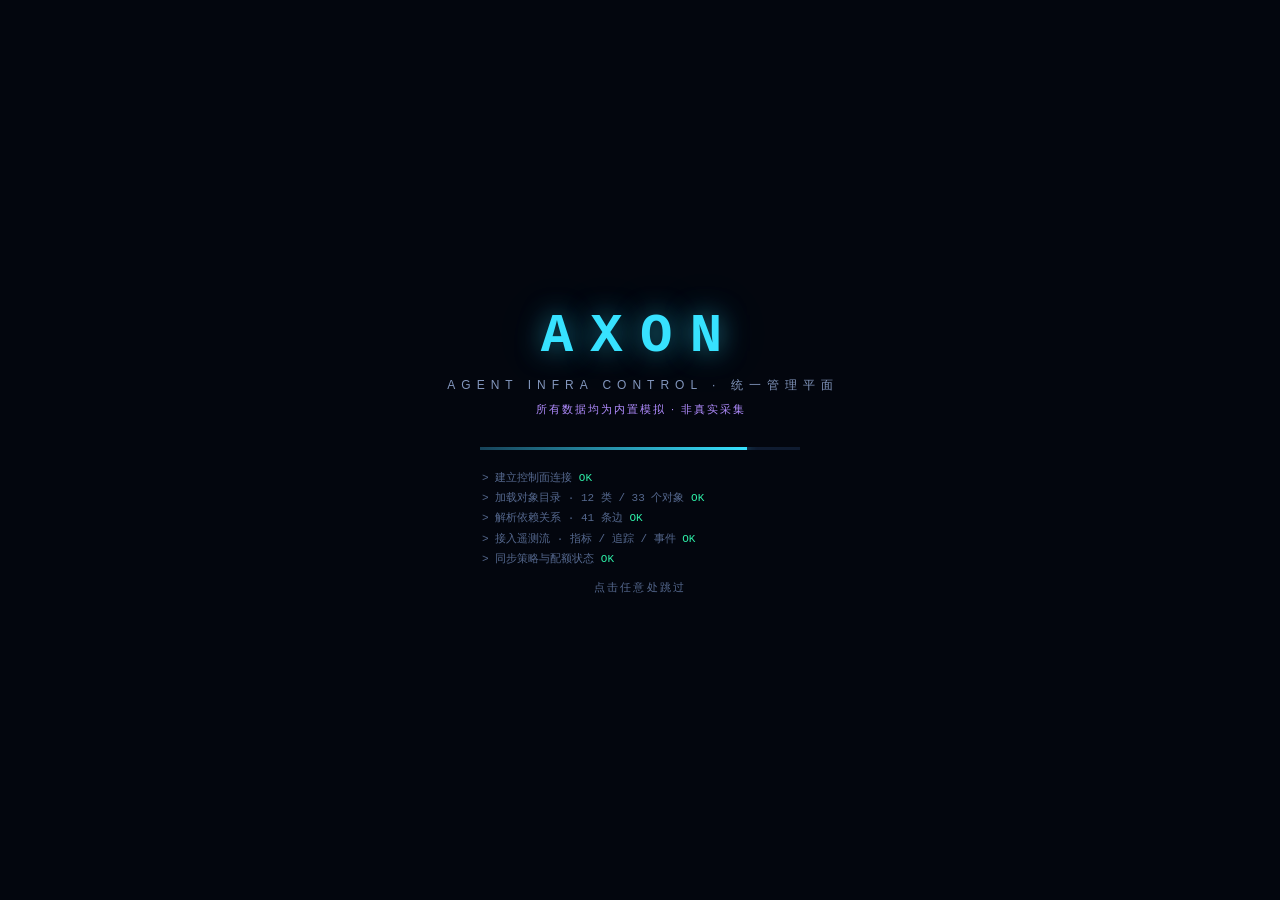
==== index.html @ 8f4b2cb7 "v0.95：参考 mission-control 落地真实控制平面（REST/SSE/CLI/MCP/Worker） - server/ 零依赖控制平面：SPEC §9.1 REST 全量 + Ope" ====
<!DOCTYPE html>
<html lang="zh-CN">
<head>
<meta charset="UTF-8">
<meta name="viewport" content="width=device-width, initial-scale=1.0">
<title>AXON · Agent Infra 控制中心</title>
<link rel="icon" href="data:image/svg+xml,%3Csvg xmlns='http://www.w3.org/2000/svg' viewBox='0 0 32 32'%3E%3Crect width='32' height='32' rx='6' fill='%23061026'/%3E%3Cpath d='M16 5l9 5.5v11L16 27l-9-5.5v-11z' fill='none' stroke='%2337e2ff' stroke-width='2'/%3E%3Cpath d='M11 16h10M16 11v10' stroke='%2337e2ff' stroke-width='2'/%3E%3C/svg%3E">
<link rel="stylesheet" href="assets/style.css">
</head>
<body>

<!-- ── 启动序列 ─────────────────────────────────────────── -->
<div id="boot" aria-hidden="true">
  <div class="boot-core">
    <div class="boot-mark">AXON</div>
    <div class="boot-sub">AGENT INFRA CONTROL · 统一管理平面</div>
    <div class="boot-note">所有数据均为内置模拟 · 非真实采集</div>
    <div class="boot-bar"><i id="boot-fill"></i></div>
    <div class="boot-log" id="boot-log"></div>
    <div class="boot-skip">点击任意处跳过</div>
  </div>
</div>

<!-- ── 应用外壳 ─────────────────────────────────────────── -->
<div id="app" aria-hidden="true">

  <header id="topbar">
    <div class="brand">
      <span class="brand-glyph"></span>
      <span class="brand-name">AXON</span>
      <span class="brand-divider"></span>
      <span class="brand-sub">Agent Infra 控制中心</span>
    </div>
    <div class="top-right">
      <span class="env-pill">生产集群 · 华东-1</span>
      <button class="alert-pill" id="alert-pill" title="活动告警">
        <i class="led led-warn"></i><span id="alert-count">3</span> 告警
      </button>
      <span class="clock" id="clock">----.--.-- --:--:--</span>
      <span class="demo-pill">DEMO · 全量模拟数据（非真实采集）</span>
    </div>
  </header>

  <div id="shell">
    <nav id="rail" aria-label="主导航">
      <button class="rail-btn active" data-view="servers"><i class="ri"></i><span>服务器</span></button>
      <button class="rail-btn" data-view="overview"><i class="ri"></i><span>总览</span></button>
      <button class="rail-btn" data-view="topo"><i class="ri"></i><span>拓扑依赖</span></button>
      <button class="rail-btn" data-view="assets"><i class="ri"></i><span>资产目录</span></button>
      <button class="rail-btn" data-view="tasks"><i class="ri"></i><span>任务中心</span></button>
      <button class="rail-btn" data-view="maint"><i class="ri"></i><span>维护编排</span></button>
      <button class="rail-btn" data-view="gov"><i class="ri"></i><span>治理配额</span></button>
      <button class="rail-btn" data-view="live"><i class="ri"></i><span>接入面 · Live</span></button>
      <div class="rail-foot">
        <div class="rail-version">v0.95.0-MVP</div>
      </div>
    </nav>

    <main id="stage">

      <!-- ═══ 服务器管理（首屏）═══ -->
      <section class="view active" id="view-servers">
        <div class="view-head row">
          <div>
            <h1>服务器管理</h1>
            <p class="view-sub">以服务器为主视角：硬件资产 · 健康监控 · 以及每台服务器承载的 Agent 工作负载</p>
          </div>
          <div class="srv-toolbar">
            <div class="subtabs" id="servers-tabs">
              <button class="subtab active" data-tab="list">设备清单</button>
              <button class="subtab" data-tab="floor">平面布局</button>
              <button class="subtab" data-tab="3d">3D 机房</button>
              <button class="subtab" data-tab="rack">机柜部署</button>
              <button class="subtab" data-tab="net">网络拓扑</button>
            </div>
            <span class="badge info" id="srv-count"></span>
            <span class="badge dim">BMC 带外管理 · 已连接</span>
          </div>
        </div>

        <div id="servers-list-wrap">
          <div class="panel table-panel">
            <table class="tbl" id="srv-table">
              <thead>
                <tr>
                  <th>节点</th><th>角色</th><th>健康</th>
                  <th class="w-meter">CPU</th><th class="w-meter">内存</th><th class="w-meter">GPU</th>
                  <th>功耗 / 温度</th><th>承载 Agent 工作负载</th><th>操作</th>
                </tr>
              </thead>
              <tbody id="srv-tbody"></tbody>
            </table>
          </div>
        </div>

        <div id="servers-floor-wrap" hidden></div>

        <div id="servers-3d-wrap" hidden>
          <div class="panel">
            <div class="panel-head">
              <h2>数据中心 3D 视图 · A2 机房</h2>
              <span id="dc3d-hint" class="panel-note">拖拽旋转 · 滚轮缩放 · 点击机柜查看详情</span>
            </div>
            <div class="dc3d-wrap">
              <canvas id="dc3d-canvas"></canvas>
              <div class="dc3d-hud" id="dc3d-hud"></div>
              <div class="net-legend" id="dc3d-legend"></div>
            </div>
          </div>
        </div>

        <div id="servers-rack-wrap" hidden></div>

        <div id="servers-net-wrap" hidden>
          <div class="panel">
            <div class="panel-head">
              <h2>物理网络拓扑 · 核心 / 接入 / 带外</h2>
              <span id="net-status" class="panel-note">悬停节点查看详情 · 点击服务器打开资产抽屉</span>
            </div>
            <div class="net-canvas-wrap">
              <canvas id="net-canvas"></canvas>
              <div class="net-legend" id="net-legend"></div>
            </div>
          </div>
          <div class="panel table-panel" style="margin-top:12px">
            <div class="panel-head" style="padding:12px 14px 0;margin-bottom:0">
              <h2>链路与端口映射 · 实时利用率</h2><span class="live-dot"></span>
            </div>
            <table class="tbl">
              <thead>
                <tr><th>本端</th><th></th><th>对端</th><th>带宽</th><th>VLAN / 用途</th><th class="w-meter">利用率</th></tr>
              </thead>
              <tbody id="net-link-tbody"></tbody>
            </table>
          </div>
        </div>
      </section>

      <!-- ═══ 总览 ═══ -->
      <section class="view" id="view-overview">
        <div class="view-head">
          <h1>运行总览</h1>
          <p class="view-sub">服务器 · Agent Infra · Agent · 任务 四层对象联合状态</p>
        </div>
        <div class="alert-strip" id="alert-strip" hidden></div>
        <div class="kpi-grid" id="kpi-grid"></div>
        <div class="ov-grid">
          <div class="panel span-chart">
            <div class="panel-head"><h2>任务吞吐 · 近 24 小时</h2><div class="panel-legend" id="tp-legend"></div></div>
            <canvas id="chart-throughput"></canvas>
          </div>
          <div class="panel" id="layers-panel">
            <div class="panel-head"><h2>分层健康度</h2></div>
            <div id="layer-health"></div>
          </div>
          <div class="panel span-events">
            <div class="panel-head"><h2>实时事件流</h2><span class="live-dot" id="evt-live"></span></div>
            <div class="evt-feed" id="evt-feed"></div>
          </div>
          <div class="panel">
            <div class="panel-head"><h2>Token 消耗 · 按租户</h2><span class="panel-note">24h</span></div>
            <canvas id="chart-token"></canvas>
          </div>
          <div class="panel">
            <div class="panel-head"><h2>模型端点延迟 P95</h2><span class="panel-note">实时</span></div>
            <canvas id="chart-latency"></canvas>
          </div>
          <div class="panel span-actions">
            <div class="panel-head"><h2>快捷场景演练</h2></div>
            <div class="quick-grid" id="quick-grid"></div>
          </div>
        </div>
      </section>

      <!-- ═══ 拓扑依赖 ═══ -->
      <section class="view" id="view-topo">
        <div class="view-head row">
          <div>
            <h1>跨层拓扑依赖</h1>
            <p class="view-sub">任务 → Agent → Infra 服务 → 服务器 的承载与依赖关系</p>
          </div>
          <div class="topo-tools">
            <button class="btn ghost" id="btn-impact-mode"><i class="dot"></i>影响分析模式</button>
            <button class="btn ghost" id="btn-topo-reset">重置视图</button>
          </div>
        </div>
        <div class="topo-wrap">
          <div class="topo-canvas-wrap">
            <canvas id="topo-canvas"></canvas>
            <div class="topo-legend" id="topo-legend"></div>
            <div class="topo-impact-bar" id="topo-impact-bar" hidden></div>
          </div>
          <aside class="topo-side" id="topo-side">
            <div class="side-empty">点击图中节点查看对象详情<br><span>支持服务器 / Infra 服务 / 模型端点 / 工具 / Agent / 任务</span></div>
          </aside>
        </div>
      </section>

      <!-- ═══ 资产目录 ═══ -->
      <section class="view" id="view-assets">
        <div class="view-head row">
          <div>
            <h1>资产目录</h1>
            <p class="view-sub">统一对象注册：负责人 · 版本 · 部署位置 · 依赖 · 控制能力</p>
          </div>
          <div class="subtabs" id="assets-tabs">
            <button class="subtab active" data-tab="agents">Agent</button>
            <button class="subtab" data-tab="infra">Infra 服务</button>
            <button class="subtab" data-tab="sbx">沙箱实例</button>
            <button class="subtab" data-tab="tools">工具目录</button>
          </div>
        </div>
        <div id="assets-body"></div>
      </section>

      <!-- ═══ 任务中心 ═══ -->
      <section class="view" id="view-tasks">
        <div class="view-head row">
          <div>
            <h1>任务中心</h1>
            <p class="view-sub">任务状态 · 检查点 · 等待审批 · 恢复语义（计算状态与任务状态分离）</p>
          </div>
          <div class="task-tools">
            <input id="task-search" class="input" type="text" placeholder="搜索任务 / Agent…">
            <div class="chips" id="task-chips"></div>
          </div>
        </div>
        <div class="panel table-panel">
          <table class="tbl" id="task-table">
            <thead>
              <tr>
                <th>任务</th><th>Agent</th><th>租户</th><th>状态</th>
                <th class="w-progress">进度</th><th>检查点</th><th>Token</th><th>成本</th><th>耗时/等待</th>
              </tr>
            </thead>
            <tbody id="task-tbody"></tbody>
          </table>
        </div>
      </section>

      <!-- ═══ 维护编排 ═══ -->
      <section class="view" id="view-maint">
        <div class="view-head">
          <h1>任务感知维护编排</h1>
          <p class="view-sub">影响分析 → 前置检查 → 准入限制 → 任务排空 → 执行维护 → 验证恢复（场景 S06）</p>
        </div>
        <div class="maint-card panel">
          <div class="maint-stepper" id="maint-stepper"></div>
          <div class="maint-stage" id="maint-stage"></div>
          <div class="maint-ctrl" id="maint-ctrl"></div>
        </div>
      </section>

      <!-- ═══ 治理配额 ═══ -->
      <section class="view" id="view-gov">
        <div class="view-head">
          <h1>治理与配额</h1>
          <p class="view-sub">多维配额 · 身份与执行策略 · 模型路由 · 工具契约（FR-06 / FR-08 / FR-10）</p>
        </div>
        <div class="gov-quota-grid" id="gov-quota-grid"></div>
        <div class="gov-grid">
          <div class="panel">
            <div class="panel-head"><h2>模型路由规则</h2>
              <div style="display:flex;gap:8px;align-items:center">
                <span class="panel-note">对标 agentgateway</span>
                <button class="btn tiny ghost" id="btn-fallback-drill">Fallback 演练</button>
              </div>
            </div>
            <div id="gov-routes"></div>
          </div>
          <div class="panel">
            <div class="panel-head"><h2>操作记录</h2><span class="panel-note">opId 三段式 · SPEC §4.3</span></div>
            <div id="gov-ops"></div>
          </div>
          <div class="panel">
            <div class="panel-head"><h2>策略执行事件</h2><span class="live-dot"></span></div>
            <div class="evt-feed tall" id="gov-events"></div>
          </div>
          <div class="panel">
            <div class="panel-head"><h2>工具契约与副作用</h2></div>
            <div id="gov-tools"></div>
          </div>
        </div>
      </section>

      <!-- ═══ 接入面 · Live（真实控制平面 · 对标 mission-control 的多接口交付）═══ -->
      <section class="view" id="view-live">
        <div class="view-head row">
          <div>
            <h1>接入面 · Live 控制平面</h1>
            <p class="view-sub">REST + SSE + CLI + MCP + Worker 五接口同源 —— 与前七个视图的模拟世界共用一套 SPEC 语义（真实数据，需运行服务端）</p>
          </div>
          <div class="live-conn" id="live-conn"></div>
        </div>
        <div class="alert-strip" id="live-hint" hidden></div>
        <div class="live-grid">
          <div class="panel" id="live-agents-panel">
            <div class="panel-head"><h2>Agent 实况</h2><span class="panel-note">注册 · 心跳 · 能力声明（§4）</span></div>
            <table class="tbl"><thead><tr><th>Agent</th><th>状态</th><th>能力声明</th><th>心跳</th></tr></thead>
              <tbody id="live-agents"></tbody></table>
          </div>
          <div class="panel">
            <div class="panel-head"><h2>发起任务</h2><span class="panel-note">由平台/负责人创建，Agent 认领执行</span></div>
            <div class="live-create" id="live-create"></div>
          </div>
          <div class="panel span-live-tasks">
            <div class="panel-head"><h2>任务实况 · 状态机可操作</h2><span class="live-dot" id="live-task-dot" hidden></span></div>
            <table class="tbl"><thead><tr>
              <th>任务</th><th>Agent</th><th>状态</th><th class="w-progress">进度</th><th>操作（受 caps 与状态机双重门控）</th>
            </tr></thead><tbody id="live-tasks"></tbody></table>
          </div>
          <div class="panel">
            <div class="panel-head"><h2>操作记录 · opId 三段式</h2><span class="panel-note">SPEC §4.3</span></div>
            <div class="evt-feed tall" id="live-ops"></div>
          </div>
          <div class="panel">
            <div class="panel-head"><h2>实时事件流 · SSE</h2><span class="live-dot" id="live-evt-dot" hidden></span></div>
            <div class="evt-feed tall" id="live-events"></div>
          </div>
        </div>
      </section>

    </main>
  </div>

  <footer id="statusbar">
    <span><i class="led" style="background:var(--violet);box-shadow:0 0 8px var(--violet)"></i>数据源：内置模拟引擎 · 非真实采集</span>
    <span id="sb-objects">对象 -- · 关系 --</span>
    <span id="sb-refresh">模拟节拍 2.0s</span>
    <span class="sb-right">AXON Control Plane · P0 最小管理闭环验证</span>
  </footer>
</div>

<!-- ── 抽屉 / 提示 / 模态 ─────────────────────────────────── -->
<div id="drawer-mask" hidden></div>
<aside id="drawer" aria-hidden="true">
  <div class="drawer-head">
    <h3 id="drawer-title">详情</h3>
    <button class="drawer-close" id="drawer-close">✕</button>
  </div>
  <div class="drawer-body" id="drawer-body"></div>
</aside>

<div id="toasts"></div>
<div id="modal-wrap" hidden>
  <div class="modal" id="modal"></div>
</div>

<script src="assets/data.js"></script>
<script src="assets/core.js"></script>
<script src="assets/graph.js"></script>
<script src="assets/views.js"></script>
<script src="assets/net.js"></script>
<script src="assets/dc3d.js"></script>
<script src="assets/flow.js"></script>
<script src="assets/live.js"></script>
</body>
</html>
---- assets/style.css ----
/* ═══════════════════════════════════════════════════════════
   AXON · Agent Infra 控制中心 — 视觉系统
   深空靛蓝控制台 / 四层语义色 / 发光只给活数据
   ═══════════════════════════════════════════════════════════ */

:root {
  --bg0: #03060e;
  --bg1: #060c1a;
  --bg2: #0a1226;
  --panel: rgba(12, 22, 44, 0.58);
  --panel-solid: #0b1630;
  --line: rgba(96, 190, 255, 0.13);
  --line-strong: rgba(96, 210, 255, 0.32);
  --text: #d8e7ff;
  --text-dim: #8296bd;
  --text-faint: #55688e;

  --cyan: #37e2ff;
  --cyan-dim: rgba(55, 226, 255, 0.55);
  --ok: #2ef0a8;
  --warn: #ffb340;
  --crit: #ff4d6d;
  --violet: #b18cff;
  --green: #3ddba4;
  --steel: #6f9bff;
  --orange: #ff9350;

  --l-server: #6f9bff;
  --l-infra: #37e2ff;
  --l-agent: #b18cff;
  --l-task: #3ddba4;
  --l-catalog: #ff9350;

  --mono: "Cascadia Code", "JetBrains Mono", Consolas, "Courier New", monospace;
  --sans: "Segoe UI", "Microsoft YaHei", "PingFang SC", sans-serif;

  --rail-w: 84px;
  --topbar-h: 52px;
  --status-h: 30px;
}

* { margin: 0; padding: 0; box-sizing: border-box; }

[hidden] { display: none !important; }

html, body { height: 100%; }

body {
  background: var(--bg0);
  color: var(--text);
  font-family: var(--sans);
  font-size: 13px;
  overflow: hidden;
  -webkit-font-smoothing: antialiased;
}

/* 背景氛围：网格 + 顶部辉光 + 扫描线 */
body::before {
  content: "";
  position: fixed; inset: 0; z-index: 0; pointer-events: none;
  background:
    radial-gradient(1100px 500px at 70% -10%, rgba(38, 90, 200, 0.16), transparent 65%),
    radial-gradient(700px 420px at 12% 108%, rgba(20, 70, 130, 0.13), transparent 60%),
    linear-gradient(rgba(78, 150, 255, 0.028) 1px, transparent 1px),
    linear-gradient(90deg, rgba(78, 150, 255, 0.028) 1px, transparent 1px);
  background-size: auto, auto, 46px 46px, 46px 46px;
}
body::after {
  content: "";
  position: fixed; inset: 0; z-index: 200; pointer-events: none;
  background: repeating-linear-gradient(0deg, rgba(255,255,255,0.014) 0 1px, transparent 1px 4px);
  mix-blend-mode: overlay;
}

::-webkit-scrollbar { width: 8px; height: 8px; }
::-webkit-scrollbar-thumb { background: rgba(90, 150, 230, 0.25); border-radius: 4px; }
::-webkit-scrollbar-track { background: transparent; }

/* ══ 启动序列 ═══════════════════════════════════════════ */
#boot {
  position: fixed; inset: 0; z-index: 1000;
  background: var(--bg0);
  display: flex; align-items: center; justify-content: center;
  cursor: pointer;
  transition: opacity .5s ease;
}
#boot.done { opacity: 0; pointer-events: none; }
.boot-core { width: 460px; text-align: center; }
.boot-mark {
  font-family: var(--mono);
  font-size: 54px; font-weight: 700; letter-spacing: .32em;
  color: var(--cyan);
  text-shadow: 0 0 26px rgba(55, 226, 255, .5), 0 0 60px rgba(55, 226, 255, .2);
  animation: bootGlitch 2.1s steps(1) infinite;
}
@keyframes bootGlitch {
  0%, 91%, 94%, 100% { transform: none; opacity: 1; }
  92% { transform: translateX(2px) skewX(-2deg); opacity: .8; }
  93% { transform: translateX(-3px); opacity: .95; }
}
.boot-sub {
  margin-top: 10px; font-size: 12px; letter-spacing: .5em;
  color: var(--text-dim); text-indent: .5em;
}
.boot-note {
  margin-top: 8px; font-size: 11px; letter-spacing: .18em;
  color: var(--violet); text-indent: .18em;
}
.boot-bar {
  margin: 30px auto 0; width: 320px; height: 3px;
  background: rgba(80, 150, 240, .15);
  position: relative; overflow: hidden;
}
.boot-bar i {
  display: block; height: 100%; width: 0%;
  background: linear-gradient(90deg, rgba(55,226,255,.2), var(--cyan));
  box-shadow: 0 0 12px var(--cyan);
  transition: width .3s ease;
}
.boot-log {
  margin-top: 18px; height: 88px; font-family: var(--mono);
  font-size: 11px; color: var(--text-faint); line-height: 1.85;
  text-align: left; padding-left: 72px;
}
.boot-log .ok { color: var(--ok); }
.boot-skip { margin-top: 24px; font-size: 11px; color: var(--text-faint); letter-spacing: .2em; }

/* ══ 应用布局 ════════════════════════════════════════════ */
#app {
  position: relative; z-index: 1;
  height: 100vh;
  display: grid;
  grid-template-rows: var(--topbar-h) 1fr var(--status-h);
  opacity: 0; transition: opacity .6s ease;
}
#app.ready { opacity: 1; }

/* ── 顶栏 ── */
#topbar {
  display: flex; align-items: center; justify-content: space-between;
  padding: 0 18px;
  background: linear-gradient(180deg, rgba(10, 20, 42, .92), rgba(8, 15, 32, .82));
  border-bottom: 1px solid var(--line-strong);
  backdrop-filter: blur(6px);
}
.brand { display: flex; align-items: center; gap: 10px; }
.brand-glyph {
  width: 22px; height: 22px; position: relative;
  background:
    linear-gradient(135deg, transparent 42%, var(--cyan) 42% 58%, transparent 58%),
    linear-gradient(45deg, transparent 42%, var(--cyan) 42% 58%, transparent 58%);
  box-shadow: 0 0 14px rgba(55, 226, 255, .35);
  animation: glyphSpin 9s linear infinite;
}
@keyframes glyphSpin { to { transform: rotate(360deg); } }
.brand-name {
  font-family: var(--mono); font-size: 19px; font-weight: 700;
  letter-spacing: .3em; color: #eaf6ff;
  text-shadow: 0 0 18px rgba(55, 226, 255, .35);
}
.brand-divider { width: 1px; height: 18px; background: var(--line-strong); }
.brand-sub { font-size: 12px; color: var(--text-dim); letter-spacing: .12em; }

.top-right { display: flex; align-items: center; gap: 14px; }
.env-pill {
  font-size: 11px; color: var(--text-dim);
  border: 1px solid var(--line); border-radius: 3px;
  padding: 3px 10px; letter-spacing: .08em;
}
.alert-pill {
  display: flex; align-items: center; gap: 7px;
  font-family: var(--mono); font-size: 12px;
  color: var(--warn); background: rgba(255, 179, 64, .07);
  border: 1px solid rgba(255, 179, 64, .35); border-radius: 3px;
  padding: 3px 10px; cursor: pointer;
}
.alert-pill:hover { background: rgba(255, 179, 64, .14); }
.clock { font-family: var(--mono); font-size: 12.5px; color: var(--cyan); letter-spacing: .06em; }
.demo-pill {
  font-size: 10.5px; color: var(--violet);
  border: 1px dashed rgba(177, 140, 255, .45); border-radius: 3px;
  padding: 3px 8px; letter-spacing: .1em;
}

/* ── 侧栏 ── */
#shell { display: grid; grid-template-columns: var(--rail-w) 1fr; min-height: 0; }
#rail {
  display: flex; flex-direction: column; align-items: stretch;
  padding: 14px 0 10px; gap: 4px;
  background: rgba(7, 13, 28, .72);
  border-right: 1px solid var(--line);
}
.rail-btn {
  position: relative;
  background: none; border: none; cursor: pointer;
  color: var(--text-dim);
  padding: 13px 4px 11px;
  display: flex; flex-direction: column; align-items: center; gap: 7px;
  font-family: var(--sans); font-size: 11px; letter-spacing: .06em;
  transition: color .18s, background .18s;
}
.rail-btn .ri {
  width: 21px; height: 21px;
  background: currentColor;
  opacity: .8;
  -webkit-mask: var(--icon) center / contain no-repeat;
          mask: var(--icon) center / contain no-repeat;
}
.rail-btn:nth-child(1) .ri { --icon: var(--i-server); }
.rail-btn:nth-child(2) .ri { --icon: var(--i-grid); }
.rail-btn:nth-child(3) .ri { --icon: var(--i-topo); }
.rail-btn:nth-child(4) .ri { --icon: var(--i-catalog); }
.rail-btn:nth-child(5) .ri { --icon: var(--i-task); }
.rail-btn:nth-child(6) .ri { --icon: var(--i-maint); }
.rail-btn:nth-child(7) .ri { --icon: var(--i-gov); }
.rail-btn:hover { color: var(--text); }
.rail-btn.active { color: var(--cyan); background: linear-gradient(90deg, rgba(55, 226, 255, .12), transparent 80%); }
.rail-btn.active::before {
  content: ""; position: absolute; left: 0; top: 20%; bottom: 20%;
  width: 2px; background: var(--cyan); box-shadow: 0 0 8px var(--cyan);
}
.rail-foot { margin-top: auto; text-align: center; }
.rail-version { font-family: var(--mono); font-size: 9.5px; color: var(--text-faint); }

/* 侧栏图标（内联 SVG mask） */
:root {
  --i-server: url('data:image/svg+xml;utf8,<svg xmlns="http://www.w3.org/2000/svg" viewBox="0 0 24 24" fill="none" stroke="black" stroke-width="2"><rect x="4" y="3" width="16" height="7" rx="1"/><rect x="4" y="14" width="16" height="7" rx="1"/><path d="M8 6.5h.01M8 17.5h.01M13 6.5h4M13 17.5h4"/></svg>');
  --i-grid: url('data:image/svg+xml;utf8,<svg xmlns="http://www.w3.org/2000/svg" viewBox="0 0 24 24" fill="none" stroke="black" stroke-width="2"><rect x="3" y="3" width="7" height="7"/><rect x="14" y="3" width="7" height="7"/><rect x="3" y="14" width="7" height="7"/><rect x="14" y="14" width="7" height="7"/></svg>');
  --i-topo: url('data:image/svg+xml;utf8,<svg xmlns="http://www.w3.org/2000/svg" viewBox="0 0 24 24" fill="black"><circle cx="5" cy="12" r="3"/><circle cx="19" cy="5" r="3"/><circle cx="19" cy="19" r="3"/><path d="M8 11l8-5-1.5 5L16 16l-8-5z"/></svg>');
  --i-catalog: url('data:image/svg+xml;utf8,<svg xmlns="http://www.w3.org/2000/svg" viewBox="0 0 24 24" fill="none" stroke="black" stroke-width="2"><path d="M4 6h16M4 12h16M4 18h10"/></svg>');
  --i-task: url('data:image/svg+xml;utf8,<svg xmlns="http://www.w3.org/2000/svg" viewBox="0 0 24 24" fill="none" stroke="black" stroke-width="2"><path d="M5 12l4 4L19 6"/></svg>');
  --i-maint: url('data:image/svg+xml;utf8,<svg xmlns="http://www.w3.org/2000/svg" viewBox="0 0 24 24" fill="none" stroke="black" stroke-width="2"><path d="M14.7 6.3a4.5 4.5 0 0 0-6 6L3 18l3 3 5.7-5.7a4.5 4.5 0 0 0 6-6L15 12l-3-3z"/></svg>');
  --i-gov: url('data:image/svg+xml;utf8,<svg xmlns="http://www.w3.org/2000/svg" viewBox="0 0 24 24" fill="none" stroke="black" stroke-width="2"><path d="M12 3l8 4v5c0 5-3.5 8-8 9-4.5-1-8-4-8-9V7z"/></svg>');
}

/* ── 主舞台 ── */
#stage { position: relative; overflow: hidden; }
.view {
  position: absolute; inset: 0;
  padding: 20px 22px;
  overflow-y: auto;
  display: none;
  animation: viewIn .3s ease;
}
.view.active { display: block; }
@keyframes viewIn { from { opacity: 0; transform: translateY(6px); } }

.view-head { margin-bottom: 16px; }
.view-head.row { display: flex; align-items: flex-end; justify-content: space-between; gap: 16px; flex-wrap: wrap; }
.view-head h1 {
  font-size: 19px; font-weight: 600; letter-spacing: .04em; color: #ecf5ff;
}
.view-head h1::before {
  content: "◢ "; color: var(--cyan); font-size: 14px; vertical-align: 2px;
  text-shadow: 0 0 10px var(--cyan);
}
.view-sub { margin-top: 4px; font-size: 12px; color: var(--text-dim); letter-spacing: .03em; }

/* ── 状态栏 ── */
#statusbar {
  display: flex; align-items: center; gap: 22px;
  padding: 0 16px;
  font-family: var(--mono); font-size: 10.5px; color: var(--text-faint);
  background: rgba(6, 11, 24, .9);
  border-top: 1px solid var(--line);
  letter-spacing: .05em;
}
.sb-right { margin-left: auto; color: var(--text-faint); }

/* ══ 通用元件 ════════════════════════════════════════════ */

/* LED */
.led {
  display: inline-block; width: 7px; height: 7px; border-radius: 50%;
  vertical-align: middle; margin-right: 4px;
}
.led-ok { background: var(--ok); box-shadow: 0 0 8px var(--ok); }
.led-warn { background: var(--warn); box-shadow: 0 0 8px var(--warn); animation: ledBlink 1.6s infinite; }
.led-crit { background: var(--crit); box-shadow: 0 0 8px var(--crit); animation: ledBlink 1s infinite; }
.led-idle { background: var(--text-faint); }
@keyframes ledBlink { 50% { opacity: .35; } }

/* 面板 + HUD 角标 */
.panel {
  position: relative;
  background: var(--panel);
  border: 1px solid var(--line);
  border-radius: 6px;
  padding: 14px 16px;
  backdrop-filter: blur(4px);
}
.panel::before, .panel::after {
  content: ""; position: absolute; width: 14px; height: 14px; pointer-events: none;
  border-color: var(--line-strong); border-style: solid;
}
.panel::before { top: -1px; left: -1px; border-width: 1.5px 0 0 1.5px; }
.panel::after { bottom: -1px; right: -1px; border-width: 0 1.5px 1.5px 0; }

.panel-head {
  display: flex; align-items: center; justify-content: space-between;
  margin-bottom: 12px;
}
.panel-head h2 {
  font-size: 12.5px; font-weight: 600; color: var(--text);
  letter-spacing: .1em;
}
.panel-head h2::before { content: "/// "; color: var(--cyan-dim); font-family: var(--mono); font-size: 10px; }
.panel-note { font-size: 11px; color: var(--text-faint); }
.panel-legend { display: flex; gap: 12px; font-size: 11px; color: var(--text-dim); }
.panel-legend i { display: inline-block; width: 8px; height: 8px; border-radius: 2px; margin-right: 5px; vertical-align: -1px; }

/* 按钮 */
.btn {
  font-family: var(--sans); font-size: 12px; letter-spacing: .05em;
  padding: 6px 14px; cursor: pointer; border-radius: 3px;
  color: var(--cyan); background: rgba(55, 226, 255, .08);
  border: 1px solid rgba(55, 226, 255, .4);
  transition: all .16s;
}
.btn:hover { background: rgba(55, 226, 255, .18); box-shadow: 0 0 14px rgba(55, 226, 255, .25); }
.btn:disabled { opacity: .35; cursor: not-allowed; box-shadow: none; }
.btn.ghost { color: var(--text-dim); background: transparent; border-color: var(--line-strong); }
.btn.ghost:hover { color: var(--cyan); }
.btn.danger { color: var(--crit); background: rgba(255, 77, 109, .08); border-color: rgba(255, 77, 109, .45); }
.btn.danger:hover { background: rgba(255, 77, 109, .18); box-shadow: 0 0 14px rgba(255, 77, 109, .3); }
.btn.ok { color: var(--ok); background: rgba(46, 240, 168, .08); border-color: rgba(46, 240, 168, .45); }
.btn.tiny { padding: 3px 9px; font-size: 11px; }
.btn .dot { display: inline-block; width: 6px; height: 6px; border-radius: 50%; background: currentColor; margin-right: 6px; vertical-align: 1px; }

.input {
  background: rgba(8, 16, 34, .8); border: 1px solid var(--line-strong);
  color: var(--text); font-family: var(--sans); font-size: 12px;
  padding: 6px 12px; border-radius: 3px; outline: none; width: 200px;
}
.input:focus { border-color: var(--cyan); box-shadow: 0 0 10px rgba(55, 226, 255, .2); }

/* 徽章 */
.badge {
  display: inline-flex; align-items: center; gap: 4px;
  font-family: var(--mono); font-size: 10.5px;
  padding: 2px 7px; border-radius: 2px; letter-spacing: .04em;
  border: 1px solid; line-height: 1.5;
}
.badge.ok     { color: var(--ok);     border-color: rgba(46,240,168,.4);  background: rgba(46,240,168,.07); }
.badge.warn   { color: var(--warn);   border-color: rgba(255,179,64,.4);  background: rgba(255,179,64,.07); }
.badge.crit   { color: var(--crit);   border-color: rgba(255,77,109,.4);  background: rgba(255,77,109,.07); }
.badge.info   { color: var(--cyan);   border-color: rgba(55,226,255,.4);  background: rgba(55,226,255,.07); }
.badge.violet { color: var(--violet); border-color: rgba(177,140,255,.4); background: rgba(177,140,255,.07); }
.badge.dim    { color: var(--text-faint); border-color: var(--line); background: transparent; }

/* 表格 */
.table-panel { padding: 4px 0 0; overflow: hidden; }
.tbl { width: 100%; border-collapse: collapse; }
.tbl th {
  font-size: 11px; font-weight: 600; color: var(--text-dim);
  text-align: left; letter-spacing: .08em;
  padding: 10px 14px 8px;
  border-bottom: 1px solid var(--line-strong);
}
.tbl td {
  padding: 10px 14px; font-size: 12.5px;
  border-bottom: 1px solid rgba(96, 190, 255, .07);
  color: var(--text); vertical-align: middle;
}
.tbl tbody tr { cursor: pointer; transition: background .15s; }
.tbl tbody tr:hover { background: rgba(55, 226, 255, .05); }
.tbl .mono { font-family: var(--mono); font-size: 12px; }
.tbl .dim { color: var(--text-dim); }
.w-progress { width: 170px; }

/* 进度条 */
.prog { position: relative; height: 5px; background: rgba(80, 140, 220, .14); border-radius: 3px; overflow: hidden; }
.prog > i {
  display: block; height: 100%; border-radius: 3px;
  background: linear-gradient(90deg, rgba(46,240,168,.5), var(--ok));
  box-shadow: 0 0 8px rgba(46, 240, 168, .4);
  transition: width .8s ease;
}
.prog.warn > i { background: linear-gradient(90deg, rgba(255,179,64,.5), var(--warn)); box-shadow: 0 0 8px rgba(255,179,64,.4); }
.prog.striped > i {
  background-image: repeating-linear-gradient(45deg, rgba(255,255,255,.22) 0 6px, transparent 6px 12px);
  animation: progFlow 1.2s linear infinite;
}
@keyframes progFlow { to { background-position: 24px 0; } }

/* 筛选 chips */
.chips { display: flex; gap: 6px; flex-wrap: wrap; }
.chip {
  font-size: 11.5px; color: var(--text-dim);
  border: 1px solid var(--line); border-radius: 20px;
  padding: 4px 12px; cursor: pointer; background: transparent;
  transition: all .15s; font-family: var(--sans);
}
.chip:hover { color: var(--text); border-color: var(--line-strong); }
.chip.active { color: var(--cyan); border-color: rgba(55,226,255,.5); background: rgba(55,226,255,.08); }
.chip .n { font-family: var(--mono); margin-left: 4px; color: var(--text-faint); }
.chip.active .n { color: var(--cyan); }

/* 事件流 */
.evt-feed { display: flex; flex-direction: column; gap: 2px; max-height: 220px; overflow-y: auto; }
.evt-feed.tall { max-height: 300px; }
.evt-item {
  display: flex; gap: 10px; align-items: flex-start;
  padding: 7px 4px; border-bottom: 1px dashed rgba(96,190,255,.08);
  font-size: 12px; animation: evtIn .35s ease;
}
@keyframes evtIn { from { opacity: 0; transform: translateX(8px); } }
.evt-time { font-family: var(--mono); font-size: 10.5px; color: var(--text-faint); white-space: nowrap; padding-top: 2px; }
.evt-tag { font-family: var(--mono); font-size: 10px; padding: 1px 6px; border-radius: 2px; white-space: nowrap; margin-top: 1px; }
.evt-msg { color: var(--text-dim); line-height: 1.5; }
.evt-msg b { color: var(--text); font-weight: 600; }

.live-dot {
  width: 7px; height: 7px; border-radius: 50%;
  background: var(--ok); box-shadow: 0 0 8px var(--ok);
  animation: ledBlink 1.4s infinite;
}

/* ══ 总览 ════════════════════════════════════════════════ */
.alert-strip {
  display: flex; align-items: center; gap: 12px;
  border: 1px solid rgba(255, 179, 64, .35);
  background: linear-gradient(90deg, rgba(255,179,64,.09), rgba(255,179,64,.02));
  border-radius: 5px; padding: 9px 14px; margin-bottom: 14px;
  font-size: 12.5px; color: #ffd9a0;
  animation: viewIn .3s ease;
}
.alert-strip .btn { flex-shrink: 0; }
.alert-strip ul { list-style: none; display: flex; gap: 26px; flex-wrap: wrap; }
.alert-strip li { display: flex; align-items: center; gap: 6px; cursor: pointer; }
.alert-strip li:hover { text-decoration: underline; text-underline-offset: 3px; }

.kpi-grid {
  display: grid; grid-template-columns: repeat(auto-fit, minmax(148px, 1fr)); gap: 10px;
  margin-bottom: 14px;
}
.kpi {
  position: relative;
  background: var(--panel); border: 1px solid var(--line); border-radius: 5px;
  padding: 12px 14px 10px; overflow: hidden;
}
.kpi::after {
  content: ""; position: absolute; top: 0; left: 0; right: 0; height: 2px;
  background: linear-gradient(90deg, transparent, var(--kc, var(--cyan)), transparent);
  opacity: .55;
}
.kpi-label { font-size: 11px; color: var(--text-dim); letter-spacing: .08em; }
.kpi-val {
  margin-top: 6px; font-family: var(--mono); font-size: 23px; font-weight: 700;
  color: #eef7ff; text-shadow: 0 0 16px rgba(120, 200, 255, .25);
  font-variant-numeric: tabular-nums;
}
.kpi-val small { font-size: 12px; color: var(--text-dim); font-weight: 400; margin-left: 2px; }
.kpi-delta { margin-top: 5px; font-size: 10.5px; font-family: var(--mono); }
.kpi-delta.up { color: var(--ok); }
.kpi-delta.down { color: var(--crit); }
.kpi-delta.flat { color: var(--text-faint); }

.ov-grid {
  display: grid; gap: 12px;
  grid-template-columns: repeat(12, 1fr);
}
.ov-grid .span-chart { grid-column: span 7; }
.ov-grid .span-events { grid-column: span 5; }
.ov-grid .panel:not(.span-chart):not(.span-events):not(.span-actions) { grid-column: span 6; }
.ov-grid .span-actions { grid-column: span 12; }

#chart-throughput, #chart-token, #chart-latency { width: 100%; height: 190px; display: block; }

#layer-health { display: flex; flex-direction: column; gap: 8px; }
.layer-row {
  display: grid; grid-template-columns: 74px 1fr auto; gap: 10px; align-items: center;
  border: 1px solid var(--line); border-radius: 4px;
  padding: 9px 12px; background: rgba(8, 16, 34, .45);
  cursor: pointer; transition: border-color .15s;
}
.layer-row:hover { border-color: var(--line-strong); }
.layer-name { font-size: 12px; font-weight: 600; letter-spacing: .04em; }
.layer-name i {
  display: inline-block; width: 8px; height: 8px; border-radius: 2px; margin-right: 7px;
}
.layer-sub { font-size: 11px; color: var(--text-dim); margin-top: 3px; }
.layer-count { font-family: var(--mono); font-size: 16px; }

.quick-grid { display: grid; grid-template-columns: repeat(auto-fit, minmax(230px, 1fr)); gap: 12px; }
.quick-card {
  position: relative; cursor: pointer;
  border: 1px solid var(--line); border-radius: 5px;
  padding: 16px; overflow: hidden;
  background: linear-gradient(140deg, rgba(20, 36, 70, .5), rgba(10, 18, 38, .3));
  transition: all .2s;
}
.quick-card:hover { border-color: var(--line-strong); transform: translateY(-2px); box-shadow: 0 6px 22px rgba(0, 10, 30, .5); }
.quick-card h3 { font-size: 13.5px; color: #e8f4ff; margin-bottom: 6px; letter-spacing: .04em; }
.quick-card h3::before { content: "▸ "; color: var(--cyan); }
.quick-card p { font-size: 11.5px; color: var(--text-dim); line-height: 1.65; }
.quick-card .qc-code {
  position: absolute; top: 12px; right: 14px;
  font-family: var(--mono); font-size: 10px; color: var(--text-faint); letter-spacing: .1em;
}
.quick-card .qc-go {
  display: inline-block; margin-top: 10px;
  font-size: 11px; color: var(--cyan); letter-spacing: .08em;
}

/* ══ 拓扑 ════════════════════════════════════════════════ */
.topo-wrap { display: grid; grid-template-columns: 1fr 300px; gap: 12px; height: calc(100% - 66px); }
.topo-canvas-wrap {
  position: relative;
  border: 1px solid var(--line); border-radius: 6px;
  background:
    radial-gradient(600px 300px at 60% 20%, rgba(30, 70, 140, .12), transparent 70%),
    linear-gradient(rgba(78,150,255,.03) 1px, transparent 1px),
    linear-gradient(90deg, rgba(78,150,255,.03) 1px, transparent 1px),
    var(--bg1);
  background-size: auto, 34px 34px, 34px 34px, auto;
  overflow: hidden;
}
#topo-canvas { width: 100%; height: 100%; display: block; cursor: grab; }
#topo-canvas.grabbing { cursor: grabbing; }

.topo-legend {
  position: absolute; left: 12px; bottom: 10px;
  display: flex; gap: 14px; align-items: center;
  font-size: 11px; color: var(--text-dim);
  background: rgba(6, 11, 24, .72); border: 1px solid var(--line);
  border-radius: 4px; padding: 6px 12px;
  backdrop-filter: blur(4px);
}
.topo-legend i { display: inline-block; width: 9px; height: 9px; border-radius: 2px; margin-right: 5px; vertical-align: -1px; }
.topo-legend .sep { width: 1px; height: 12px; background: var(--line); }
.topo-legend .flow { color: var(--cyan); }

.topo-impact-bar {
  position: absolute; top: 12px; left: 50%; transform: translateX(-50%);
  display: flex; align-items: center; gap: 16px;
  background: rgba(38, 8, 16, .88); border: 1px solid rgba(255, 77, 109, .5);
  border-radius: 5px; padding: 9px 18px;
  font-size: 12.5px; color: #ffd3db;
  box-shadow: 0 0 24px rgba(255, 77, 109, .18);
  animation: viewIn .3s ease;
  backdrop-filter: blur(6px); white-space: nowrap;
}
.topo-impact-bar b { font-family: var(--mono); color: #ff7d95; font-size: 15px; }
.topo-impact-bar .btn { margin-left: 6px; }

.topo-side {
  border: 1px solid var(--line); border-radius: 6px;
  background: var(--panel); backdrop-filter: blur(4px);
  overflow-y: auto; padding: 14px;
}
.side-empty {
  height: 100%; display: flex; flex-direction: column; gap: 8px;
  align-items: center; justify-content: center; text-align: center;
  color: var(--text-faint); font-size: 12.5px; line-height: 2;
}
.side-empty span { font-size: 11px; }

.side-sec { margin-bottom: 14px; }
.side-sec h4 {
  font-size: 11px; color: var(--cyan); letter-spacing: .12em;
  margin-bottom: 8px; font-weight: 600;
}
.side-sec h4::before { content: "◈ "; }
.kv { display: grid; grid-template-columns: 88px 1fr; gap: 5px 10px; font-size: 12px; }
.kv dt { color: var(--text-faint); }
.kv dd { color: var(--text); text-align: right; font-family: var(--mono); font-size: 11.5px; }
.kv dd.plain { font-family: var(--sans); text-align: right; }
.side-node-title { display: flex; align-items: center; gap: 8px; margin-bottom: 4px; }
.side-node-title .t { font-size: 14.5px; font-weight: 600; color: #eef6ff; }
.side-node-sub { font-size: 11px; color: var(--text-dim); margin-bottom: 12px; font-family: var(--mono); }
.caps-grid { display: grid; grid-template-columns: 1fr 1fr; gap: 5px; }
.cap-tag {
  display: flex; align-items: center; justify-content: space-between;
  font-size: 11px; padding: 5px 8px;
  border: 1px solid var(--line); border-radius: 3px; color: var(--text-dim);
}
.cap-tag.on { color: var(--ok); border-color: rgba(46, 240, 168, .3); }
.cap-tag.off { color: var(--text-faint); border-style: dashed; }
.dep-chip {
  display: inline-flex; align-items: center; margin: 0 4px 4px 0;
  font-size: 11px; font-family: var(--mono);
  color: var(--text-dim); border: 1px solid var(--line);
  padding: 2px 8px; border-radius: 12px; cursor: pointer;
}
.dep-chip:hover { color: var(--cyan); border-color: var(--line-strong); }

/* ══ 服务器管理 ══════════════════════════════════════════ */
.srv-toolbar { display: flex; gap: 10px; align-items: center; }
.srv-toolbar .subtabs { margin-right: 4px; }
.w-meter { width: 130px; }

/* ── 机柜部署 ── */
.dc-breadcrumb {
  font-family: var(--mono); font-size: 11.5px; color: var(--text-dim);
  letter-spacing: .08em; margin-bottom: 4px;
}
.dc-breadcrumb b { color: var(--cyan); font-weight: 600; }
.rack-grid { display: flex; gap: 34px; justify-content: center; padding: 16px 8px 4px; flex-wrap: wrap; }
.rack { width: 196px; }
.rack-head { text-align: center; margin-bottom: 8px; }
.rack-head .rh-name { font-size: 12.5px; font-weight: 600; color: #e8f3ff; letter-spacing: .04em; }
.rack-head .rh-sub { font-family: var(--mono); font-size: 9.5px; color: var(--text-faint); margin-top: 3px; }
.rack-head .rh-note { font-size: 10px; color: var(--text-dim); margin-top: 2px; }
.rack-frame { display: flex; gap: 5px; }
.rack-pdu {
  width: 13px; border-radius: 2px; position: relative;
  border: 1px solid rgba(255, 179, 64, .4);
  background: repeating-linear-gradient(180deg, rgba(255,179,64,.22) 0 9px, rgba(255,179,64,.04) 9px 23px);
}
.rack-pdu span {
  position: absolute; left: 50%; top: 50%; transform: translate(-50%, -50%) rotate(-90deg);
  font-family: var(--mono); font-size: 8.5px; color: rgba(255, 200, 120, .8);
  white-space: nowrap; letter-spacing: .2em;
}
.rack-body {
  position: relative; width: 152px; height: 462px; flex-shrink: 0;
  border: 1px solid var(--line-strong); border-radius: 4px;
  background-color: rgba(7, 13, 26, .65);
  background-image: repeating-linear-gradient(180deg, transparent 0 10px, rgba(96, 190, 255, .08) 10px 11px);
}
.rack-u-mark {
  position: absolute; right: 3px; font-family: var(--mono); font-size: 8px;
  color: var(--text-faint); opacity: .7; pointer-events: none;
}
.rack-dev {
  position: absolute; left: 6px; right: 14px; z-index: 1;
  border: 1px solid; border-radius: 3px; cursor: pointer;
  display: flex; flex-direction: column; justify-content: center;
  padding: 0 7px; overflow: hidden; background: rgba(9, 17, 35, .92);
  transition: box-shadow .15s, transform .15s;
}
.rack-dev:hover { box-shadow: 0 0 16px rgba(55, 226, 255, .35); z-index: 3; }
.rack-dev .rd-name { font-size: 10.5px; color: #e6f2ff; white-space: nowrap; }
.rack-dev .rd-sub { font-family: var(--mono); font-size: 8.5px; color: var(--text-faint); margin-top: 1px; white-space: nowrap; }
.rack-dev.server { border-color: rgba(111, 155, 255, .6); }
.rack-dev.server::before { content: ""; position: absolute; left: 0; top: 0; bottom: 0; width: 2px; background: var(--l-server); }
.rack-dev.net { border-color: rgba(255, 147, 80, .6); }
.rack-dev.net::before { content: ""; position: absolute; left: 0; top: 0; bottom: 0; width: 2px; background: var(--l-catalog); }
.rack-dev.bmc { border-color: rgba(177, 140, 255, .6); }
.rack-dev.bmc::before { content: ""; position: absolute; left: 0; top: 0; bottom: 0; width: 2px; background: var(--violet); }
.rack-dev .rd-led { margin-right: 4px; }
.rack-note {
  text-align: center; font-size: 11px; color: var(--text-faint); margin-top: 14px; line-height: 1.8;
}
.rack-note i { display: inline-block; width: 9px; height: 9px; border-radius: 2px; margin: 0 4px 0 12px; vertical-align: -1px; }

/* ── 平面布局 ── */
.fp-layout { display: grid; grid-template-columns: 1fr 250px; gap: 18px; align-items: start; }
@media (max-width: 1250px) { .fp-layout { grid-template-columns: 1fr; } }
.fp-svg { width: 100%; height: auto; display: block; }
.fp-room { fill: rgba(10, 20, 42, .35); stroke: rgba(96, 190, 255, .35); stroke-width: 1.5; }
.fp-crac rect { fill: rgba(55, 226, 255, .07); stroke: rgba(55, 226, 255, .4); }
.fp-crac text { fill: rgba(130, 200, 255, .6); font: 8px Consolas, monospace; text-anchor: middle; }
.fp-door rect { fill: rgba(46, 240, 168, .15); stroke: rgba(46, 240, 168, .5); }
.fp-door text { fill: rgba(120, 230, 190, .8); font: 9px "Segoe UI","Microsoft YaHei"; text-anchor: middle; }
.fp-aisle rect { fill: rgba(55, 226, 255, .05); stroke: rgba(55, 226, 255, .3); stroke-dasharray: 6 5; }
.fp-aisle text { fill: rgba(120, 220, 255, .65); font: 11px "Segoe UI","Microsoft YaHei"; text-anchor: middle; letter-spacing: .3em; }
.fp-hot { fill: rgba(255, 147, 80, .4); font: 10px "Segoe UI","Microsoft YaHei"; text-anchor: middle; letter-spacing: .25em; }
.fp-rowlabel { fill: rgba(130, 150, 189, .7); font: 10px Consolas, monospace; }
.fp-rack { cursor: pointer; }
.fp-rack-rect { fill: rgba(18, 28, 52, .5); stroke: rgba(90, 120, 170, .28); stroke-width: 1; transition: all .15s; }
.fp-rack.managed .fp-rack-rect { fill: rgba(30, 80, 160, .3); stroke: rgba(55, 226, 255, .55); }
.fp-rack:hover .fp-rack-rect { stroke: #9deaff; stroke-width: 2; }
.fp-rack.sel .fp-rack-rect { stroke: #c8f4ff; stroke-width: 2.2; filter: drop-shadow(0 0 6px rgba(55,226,255,.6)); }
.fp-rack-name { fill: #cfe6ff; font: 12px Consolas, monospace; font-weight: 700; }
.fp-rack.unmanaged .fp-rack-name,
.fp-rack.unmanaged .fp-rack-sub { fill: rgba(110, 125, 160, .55); }
.fp-rack-sub { fill: rgba(130, 170, 220, .8); font: 9px Consolas, monospace; }
.fp-rack-sub2 { fill: rgba(110, 140, 190, .65); font: 9px "Segoe UI","Microsoft YaHei"; }
.fp-led.ok { fill: var(--ok); }
.fp-led.warn { fill: var(--warn); animation: ledBlink 1.6s infinite; }
.fp-front { stroke: rgba(46, 240, 168, .7); stroke-width: 3; }
.fp-detail { display: flex; justify-content: center; }

/* ── 3D 机房 ── */
.dc3d-wrap {
  position: relative; height: 540px;
  border: 1px solid var(--line); border-radius: 6px; overflow: hidden;
  background:
    radial-gradient(700px 380px at 50% -10%, rgba(40, 90, 180, .14), transparent 70%),
    linear-gradient(180deg, #071027 0%, #050b1c 100%);
}
#dc3d-canvas { width: 100%; height: 100%; display: block; cursor: grab; }
#dc3d-canvas.dragging { cursor: grabbing; }
.dc3d-hud {
  position: absolute; top: 10px; right: 12px; z-index: 2;
  min-width: 230px; max-width: 330px;
  background: rgba(6, 11, 24, .82); border: 1px solid var(--line-strong);
  border-radius: 5px; padding: 10px 13px;
  font-size: 12px; color: var(--text-dim); line-height: 1.8;
  backdrop-filter: blur(4px);
}
.dc3d-hud .h-title { font-size: 13.5px; font-weight: 600; color: #e8f4ff; }
.dc3d-hud .h-kv { font-family: var(--mono); font-size: 11px; }
.dc3d-hud .btn { margin-top: 8px; }

/* ── 网络拓扑 ── */
.net-canvas-wrap {
  position: relative; height: 400px;
  border: 1px solid var(--line); border-radius: 6px; overflow: hidden;
  background:
    radial-gradient(500px 260px at 50% 0%, rgba(30, 70, 140, .1), transparent 70%),
    linear-gradient(rgba(78,150,255,.03) 1px, transparent 1px),
    linear-gradient(90deg, rgba(78,150,255,.03) 1px, transparent 1px),
    var(--bg1);
  background-size: auto, 34px 34px, 34px 34px, auto;
}
#net-canvas { width: 100%; height: 100%; display: block; }
.net-legend {
  position: absolute; left: 10px; bottom: 8px;
  display: flex; gap: 13px; align-items: center; flex-wrap: wrap;
  font-size: 10.5px; color: var(--text-dim);
  background: rgba(6, 11, 24, .72); border: 1px solid var(--line);
  border-radius: 4px; padding: 5px 11px; backdrop-filter: blur(4px);
}
.net-legend i { display: inline-block; width: 14px; height: 0; border-top: 2px solid; margin-right: 5px; vertical-align: 3px; }

/* ══ 服务器管理 ══════════════════════════════════════════ */
.meter-cell { display: flex; align-items: center; gap: 8px; }
.meter-cell .prog { flex: 1; }
.meter-cell .mv { font-family: var(--mono); font-size: 10.5px; color: var(--text-dim); width: 34px; text-align: right; }
.srv-load { display: flex; flex-direction: column; gap: 4px; }
.srv-load .l1 { display: flex; gap: 8px; align-items: center; flex-wrap: wrap; }
.srv-load .l1 b { font-family: var(--mono); color: var(--cyan); }
.srv-load .l2 { font-size: 10.5px; color: var(--text-faint); font-family: var(--mono); }
.srv-node-name { color: #e8f3ff; font-weight: 600; }
.srv-node-sub { font-size: 11px; color: var(--text-dim); margin-top: 2px; }

.hw-row { display: flex; justify-content: space-between; gap: 10px; padding: 8px 2px; border-bottom: 1px dashed rgba(96, 190, 255, .1); font-size: 12px; }
.hw-row .hw-n { color: var(--text-faint); width: 52px; flex-shrink: 0; }
.hw-row .hw-d { color: var(--text); flex: 1; }
.hw-row .hw-s { flex-shrink: 0; }
.slot-chip {
  display: inline-flex; flex-direction: column; align-items: center; gap: 1px;
  font-family: var(--mono); font-size: 10px; color: var(--text-dim);
  border: 1px solid var(--line); border-radius: 3px;
  padding: 4px 7px; margin: 0 5px 5px 0; min-width: 52px;
}
.slot-chip .st { font-size: 9px; color: var(--text-faint); }
.slot-chip.warn { border-color: rgba(255, 77, 109, .6); color: var(--crit); background: rgba(255, 77, 109, .06); animation: ledBlink 1.8s infinite; }
.slot-chip.warn .st { color: var(--crit); }

.chain-lane { border: 1px solid var(--line); border-radius: 4px; padding: 10px 12px; margin-bottom: 8px; background: rgba(8, 16, 34, .4); }
.chain-lane .cl-head { display: flex; justify-content: space-between; align-items: center; margin-bottom: 8px; font-size: 11.5px; color: var(--text-dim); letter-spacing: .06em; }
.chain-lane .cl-head b { color: var(--text); font-family: var(--mono); }
.chain-arrow { text-align: center; color: var(--text-faint); font-size: 13px; line-height: 1; margin: 2px 0 8px; }

/* ══ 资产目录 ════════════════════════════════════════════ */
.subtabs { display: flex; gap: 6px; }
.subtab {
  font-size: 12px; padding: 6px 16px; cursor: pointer;
  color: var(--text-dim); background: transparent;
  border: 1px solid var(--line); border-radius: 3px;
}
.subtab.active { color: var(--cyan); border-color: rgba(55,226,255,.5); background: rgba(55,226,255,.07); }

.agent-cards { display: grid; grid-template-columns: repeat(auto-fill, minmax(340px, 1fr)); gap: 12px; }
.agent-card { cursor: pointer; transition: all .18s; }
.agent-card:hover { border-color: var(--line-strong); transform: translateY(-2px); }
.ac-head { display: flex; align-items: center; gap: 10px; margin-bottom: 10px; }
.ac-icon {
  width: 34px; height: 34px; border-radius: 5px; flex-shrink: 0;
  display: flex; align-items: center; justify-content: center;
  background: rgba(177, 140, 255, .1); border: 1px solid rgba(177, 140, 255, .35);
  color: var(--violet); font-family: var(--mono); font-size: 12px; font-weight: 700;
}
.ac-name { font-size: 14px; font-weight: 600; color: #eef5ff; }
.ac-meta { font-size: 11px; color: var(--text-dim); margin-top: 2px; }
.ac-status { margin-left: auto; }
.ac-rows { display: flex; flex-direction: column; gap: 6px; font-size: 11.5px; color: var(--text-dim); }
.ac-row { display: flex; gap: 8px; align-items: baseline; }
.ac-row b { color: var(--text-faint); font-weight: 400; width: 60px; flex-shrink: 0; font-size: 11px; }
.ac-caps { display: flex; gap: 5px; margin-top: 10px; flex-wrap: wrap; }

.infra-cards { display: grid; grid-template-columns: repeat(auto-fill, minmax(330px, 1fr)); gap: 12px; }
.infra-card { cursor: pointer; transition: all .18s; }
.infra-card:hover { border-color: var(--line-strong); transform: translateY(-2px); }
.if-head { display: flex; align-items: center; gap: 10px; margin-bottom: 8px; }
.if-kind {
  font-family: var(--mono); font-size: 10px; letter-spacing: .08em;
  padding: 2px 8px; border-radius: 2px;
}
.if-name { font-size: 13.5px; font-weight: 600; }
.if-ver { font-family: var(--mono); font-size: 11px; color: var(--text-faint); }
.if-host { font-size: 11px; color: var(--text-dim); }
.if-host b { color: var(--l-server); font-weight: 500; font-family: var(--mono); font-size: 10.5px; }

.sbx-stats { display: grid; grid-template-columns: repeat(3, 1fr); gap: 6px; margin-top: 8px; }
.sbx-stat { text-align: center; border: 1px solid var(--line); border-radius: 3px; padding: 6px 2px; }
.sbx-stat .v { font-family: var(--mono); font-size: 16px; }
.sbx-stat .l { font-size: 10px; color: var(--text-faint); margin-top: 2px; }

/* ══ 任务中心 ════════════════════════════════════════════ */
.task-tools { display: flex; gap: 10px; align-items: center; flex-wrap: wrap; }
.state-cell { display: flex; align-items: center; gap: 7px; }

/* ══ 维护编排 ════════════════════════════════════════════ */
.maint-card { min-height: calc(100% - 60px); display: flex; flex-direction: column; }
.maint-stepper { display: flex; gap: 0; margin-bottom: 18px; flex-wrap: wrap; }
.ms-step {
  flex: 1; min-width: 108px; position: relative;
  padding: 10px 6px 8px; text-align: center;
  border-top: 2px solid var(--line);
  color: var(--text-faint); font-size: 11.5px; letter-spacing: .03em;
  transition: all .3s;
}
.ms-step .idx { font-family: var(--mono); font-size: 10px; display: block; margin-bottom: 3px; opacity: .7; }
.ms-step.past { border-top-color: rgba(46, 240, 168, .5); color: var(--text-dim); }
.ms-step.past .idx::after { content: " ✓"; color: var(--ok); }
.ms-step.now { border-top-color: var(--cyan); color: var(--cyan); text-shadow: 0 0 12px rgba(55,226,255,.4); }
.ms-step.now::after {
  content: ""; position: absolute; top: -2px; left: 0;
  width: 100%; height: 2px;
  background: var(--cyan); box-shadow: 0 0 10px var(--cyan);
  animation: msPulse 1.4s ease-in-out infinite;
}
@keyframes msPulse { 50% { opacity: .4; } }
.ms-step.blocked { border-top-color: var(--crit); color: var(--crit); }

.maint-stage { flex: 1; min-height: 320px; animation: viewIn .35s ease; }
.maint-ctrl {
  display: flex; justify-content: space-between; align-items: center; gap: 10px;
  border-top: 1px solid var(--line); padding-top: 14px; margin-top: 14px;
}
.maint-ctrl .hint { font-size: 11.5px; color: var(--text-faint); }

.mt-summary { display: grid; grid-template-columns: repeat(4, 1fr); gap: 10px; margin-bottom: 16px; }
.mt-stat {
  border: 1px solid rgba(255, 77, 109, .3); border-radius: 4px;
  background: rgba(255, 77, 109, .05); text-align: center; padding: 12px 6px;
}
.mt-stat .v { font-family: var(--mono); font-size: 24px; color: #ff7d95; text-shadow: 0 0 14px rgba(255,77,109,.3); }
.mt-stat .l { font-size: 11px; color: var(--text-dim); margin-top: 4px; }

.check-list { display: flex; flex-direction: column; gap: 8px; }
.check-item {
  display: flex; align-items: center; gap: 12px;
  border: 1px solid var(--line); border-radius: 4px;
  padding: 11px 14px; background: rgba(8, 16, 34, .4);
  animation: evtIn .3s ease;
}
.check-item .ci-state { font-family: var(--mono); font-size: 13px; width: 20px; text-align: center; }
.check-item.pass .ci-state { color: var(--ok); }
.check-item.fail { border-color: rgba(255, 77, 109, .45); background: rgba(255, 77, 109, .05); }
.check-item.fail .ci-state { color: var(--crit); }
.check-item.run .ci-state { color: var(--cyan); animation: ledBlink 1s infinite; }
.check-item .ci-name { font-size: 12.5px; color: var(--text); }
.check-item .ci-note { font-size: 11px; color: var(--text-dim); margin-top: 2px; }
.check-item .ci-extra { margin-left: auto; }

.drain-list { display: flex; flex-direction: column; gap: 8px; }
.drain-item {
  display: grid; grid-template-columns: 110px 1fr 150px 90px; gap: 12px; align-items: center;
  border: 1px solid var(--line); border-radius: 4px; padding: 10px 14px;
  background: rgba(8, 16, 34, .4);
}
.drain-item .dn { font-family: var(--mono); font-size: 11.5px; color: var(--cyan); }
.drain-item .dt { font-size: 12px; }
.drain-item .ds { font-family: var(--mono); font-size: 11px; text-align: right; }

.term {
  background: #050b18; border: 1px solid var(--line); border-radius: 4px;
  font-family: var(--mono); font-size: 11.5px; line-height: 1.9;
  padding: 14px 16px; height: 300px; overflow-y: auto;
  color: #9fd8c8;
}
.term .t-line { animation: evtIn .25s ease; }
.term .t-ts { color: var(--text-faint); margin-right: 10px; }
.term .t-ok { color: var(--ok); }
.term .t-warn { color: var(--warn); }
.term .t-info { color: var(--cyan); }
.term .t-err { color: var(--crit); }

.verify-grid { display: grid; grid-template-columns: 1fr 1fr; gap: 10px; }

/* ══ 沙箱实例 / 路由规则 / 操作中心 ════════════════════════ */
.yaml-pre {
  background: #050b18; border: 1px solid var(--line); border-radius: 4px;
  font-family: var(--mono); font-size: 11.5px; line-height: 1.8;
  padding: 14px 16px; max-height: 60vh; overflow: auto; color: #9fd8c8;
  white-space: pre; margin: 0 0 14px;
}
.sbx-toolbar { display: flex; gap: 8px; align-items: center; flex-wrap: wrap; margin-bottom: 12px; }
.sbx-stat { display: inline-flex; align-items: center; gap: 6px; font-size: 11.5px; color: var(--text-dim);
  border: 1px solid var(--line); border-radius: 3px; padding: 4px 10px; font-family: var(--mono); }
.sbx-stat b { color: var(--cyan); font-size: 13px; }
.sbx-stat.drift b { color: var(--crit); }
.lease-warn { color: var(--warn); }
.op-row { display: grid; grid-template-columns: 74px 1fr auto; gap: 8px; align-items: center;
  padding: 8px 2px; border-bottom: 1px dashed rgba(96,190,255,.1); font-size: 12px; }
.op-row .op-id { font-family: var(--mono); color: var(--cyan); font-size: 11px; }
.op-row .op-desc { color: var(--text-dim); }
.op-row .op-desc b { color: var(--text); font-weight: 600; }
.op-stages { display: flex; gap: 4px; align-items: center; }
.op-stage { font-family: var(--mono); font-size: 9.5px; padding: 2px 6px; border-radius: 2px;
  border: 1px solid var(--line); color: var(--text-faint); }
.op-stage.done { color: var(--ok); border-color: rgba(46,240,168,.35); }
.op-stage.active { color: var(--cyan); border-color: rgba(55,226,255,.5); animation: ledBlink 1s infinite; }
.weight-ctrl { display: inline-flex; align-items: center; gap: 5px; }
.weight-ctrl b { font-family: var(--mono); font-size: 13px; color: var(--cyan); width: 42px; text-align: center; }

/* ══ 治理 ════════════════════════════════════════════════ */
.gov-quota-grid { display: grid; grid-template-columns: repeat(4, 1fr); gap: 12px; margin-bottom: 14px; }
.quota-card { padding: 14px 16px; }
.qc-head { display: flex; align-items: center; justify-content: space-between; margin-bottom: 4px; }
.qc-name { font-size: 13px; font-weight: 600; }
.qc-prio { font-family: var(--mono); font-size: 10px; color: var(--text-faint); letter-spacing: .1em; }
.qc-rows { display: flex; flex-direction: column; gap: 10px; margin-top: 10px; }
.qc-row .q-lbl { display: flex; justify-content: space-between; font-size: 11px; color: var(--text-dim); margin-bottom: 4px; }
.qc-row .q-lbl .mono { font-family: var(--mono); }

.gov-grid { display: grid; grid-template-columns: repeat(12, 1fr); gap: 12px; }
.gov-grid .panel:nth-child(1) { grid-column: span 7; }
.gov-grid .panel:nth-child(2) { grid-column: span 5; }
.gov-grid .panel:nth-child(3) { grid-column: span 5; }
.gov-grid .panel:nth-child(4) { grid-column: span 7; }

.route-item {
  display: flex; align-items: center; gap: 10px;
  border: 1px solid var(--line); border-radius: 4px;
  padding: 9px 12px; margin-bottom: 8px; background: rgba(8,16,34,.4);
  font-size: 12px;
}
.route-item .r-name { font-weight: 600; }
.route-item .r-meta { font-size: 10.5px; color: var(--text-dim); font-family: var(--mono); }
.route-item .r-traffic { margin-left: auto; font-family: var(--mono); font-size: 13px; }

.tool-item {
  border: 1px solid var(--line); border-radius: 4px;
  padding: 8px 12px; margin-bottom: 7px; font-size: 12px;
  background: rgba(8,16,34,.4);
}
.tool-item .tl-head { display: flex; align-items: center; gap: 8px; }
.tool-item .tl-name { font-weight: 600; }
.tool-item .tl-sub { font-size: 10.5px; color: var(--text-dim); margin-top: 3px; line-height: 1.6; }

/* ══ 抽屉 ════════════════════════════════════════════════ */
#drawer-mask {
  position: fixed; inset: 0; z-index: 300;
  background: rgba(2, 5, 12, .55); backdrop-filter: blur(2px);
}
#drawer {
  position: fixed; top: 0; right: -480px; bottom: 0; z-index: 301;
  width: 480px; max-width: 94vw;
  background: linear-gradient(160deg, #0b1730, #081226);
  border-left: 1px solid var(--line-strong);
  box-shadow: -18px 0 50px rgba(0, 0, 0, .55);
  transition: right .28s cubic-bezier(.2,.8,.25,1);
  display: flex; flex-direction: column;
}
#drawer.open { right: 0; }
.drawer-head {
  display: flex; align-items: center; justify-content: space-between;
  padding: 16px 18px; border-bottom: 1px solid var(--line);
}
.drawer-head h3 { font-size: 15px; color: #eef6ff; letter-spacing: .03em; }
.drawer-close {
  background: none; border: 1px solid var(--line); color: var(--text-dim);
  width: 26px; height: 26px; border-radius: 3px; cursor: pointer;
}
.drawer-close:hover { color: var(--crit); border-color: rgba(255,77,109,.4); }
.drawer-body { flex: 1; overflow-y: auto; padding: 18px; }
.drawer-body .side-sec h4 { font-size: 11px; color: var(--cyan); letter-spacing: .12em; margin: 18px 0 10px; font-weight: 600; }
.drawer-body .side-sec:first-child h4 { margin-top: 0; }
.drawer-actions { display: flex; gap: 8px; flex-wrap: wrap; margin-top: 6px; }

.timeline { position: relative; padding-left: 20px; }
.timeline::before {
  content: ""; position: absolute; left: 5px; top: 6px; bottom: 6px;
  width: 1px; background: linear-gradient(var(--line-strong), var(--line));
}
.tl-item { position: relative; padding: 0 0 14px; }
.tl-item::before {
  content: ""; position: absolute; left: -19px; top: 4px;
  width: 9px; height: 9px; border-radius: 50%;
  background: var(--bg2); border: 2px solid var(--text-faint);
}
.tl-item.hot::before { border-color: var(--cyan); box-shadow: 0 0 10px var(--cyan); background: var(--cyan); }
.tl-item.good::before { border-color: var(--ok); }
.tl-item.bad::before { border-color: var(--crit); }
.tl-item.warn2::before { border-color: var(--warn); }
.tl-ts { font-family: var(--mono); font-size: 10.5px; color: var(--text-faint); }
.tl-msg { font-size: 12.5px; color: var(--text); margin-top: 2px; }
.tl-note { font-size: 11px; color: var(--text-dim); margin-top: 2px; }

.steps-tbl { width: 100%; border-collapse: collapse; font-size: 12px; }
.steps-tbl td { padding: 7px 4px; border-bottom: 1px dashed rgba(96,190,255,.1); }
.steps-tbl .s-dot { width: 18px; }

.ck-box {
  border: 1px solid rgba(55, 226, 255, .35); border-radius: 5px;
  background: rgba(55, 226, 255, .05); padding: 12px 14px;
}
.ck-box .ck-head { display: flex; justify-content: space-between; align-items: center; margin-bottom: 8px; }

/* ══ Toast / Modal ═══════════════════════════════════════ */
#toasts {
  position: fixed; right: 18px; top: 62px; z-index: 500;
  display: flex; flex-direction: column; gap: 8px;
}
.toast {
  min-width: 260px; max-width: 380px;
  border: 1px solid var(--line-strong); border-radius: 4px;
  background: rgba(9, 18, 38, .95); backdrop-filter: blur(6px);
  padding: 11px 14px; font-size: 12.5px; color: var(--text);
  box-shadow: 0 8px 26px rgba(0, 0, 0, .5);
  animation: toastIn .3s cubic-bezier(.2,.9,.3,1.2);
}
.toast.leaving { animation: toastOut .3s ease forwards; }
@keyframes toastIn { from { opacity: 0; transform: translateX(30px); } }
@keyframes toastOut { to { opacity: 0; transform: translateX(30px); } }
.toast .t-title { display: flex; align-items: center; gap: 7px; font-weight: 600; margin-bottom: 3px; }
.toast.ok .t-title { color: var(--ok); }
.toast.warn .t-title { color: var(--warn); }
.toast.err .t-title { color: var(--crit); }
.toast.info .t-title { color: var(--cyan); }
.toast .t-body { color: var(--text-dim); font-size: 12px; line-height: 1.6; }

#modal-wrap {
  position: fixed; inset: 0; z-index: 600;
  background: rgba(2, 5, 12, .66); backdrop-filter: blur(3px);
  display: flex; align-items: center; justify-content: center;
}
.modal {
  width: 440px; max-width: 92vw;
  background: linear-gradient(160deg, #0d1a36, #091226);
  border: 1px solid var(--line-strong); border-radius: 6px;
  padding: 22px 24px;
  box-shadow: 0 0 50px rgba(20, 60, 140, .3);
  animation: viewIn .25s ease;
}
.modal h3 { font-size: 15px; color: #eef6ff; margin-bottom: 10px; }
.modal p { font-size: 12.5px; color: var(--text-dim); line-height: 1.8; margin-bottom: 18px; }
.modal p b { color: var(--warn); }
.modal .m-actions { display: flex; justify-content: flex-end; gap: 10px; }

/* ══ 响应式与可访问性 ════════════════════════════════════ */
@media (max-width: 1450px) {
  .kpi-grid { grid-template-columns: repeat(4, 1fr); }
  .ov-grid .span-chart { grid-column: span 12; }
  .ov-grid .span-events { grid-column: span 12; }
  .gov-quota-grid { grid-template-columns: repeat(2, 1fr); }
  .gov-grid .panel:nth-child(1) { grid-column: span 12; }
  .gov-grid .panel:nth-child(2) { grid-column: span 6; }
  .gov-grid .panel:nth-child(3) { grid-column: span 6; }
  .gov-grid .panel:nth-child(4) { grid-column: span 12; }
}
@media (max-width: 1150px) {
  .topo-wrap { grid-template-columns: 1fr; }
  .topo-side { max-height: 260px; }
  .quick-grid { grid-template-columns: 1fr; }
  .mt-summary { grid-template-columns: repeat(2, 1fr); }
}
@media (prefers-reduced-motion: reduce) {
  *, *::before, *::after { animation: none !important; transition: none !important; }
}
button:focus-visible, .input:focus-visible, .chip:focus-visible {
  outline: 2px solid var(--cyan); outline-offset: 2px;
}

/* ═══ 接入面 · Live（真实控制平面视图）════════════════════════ */
:root { --i-live: url('data:image/svg+xml;utf8,<svg xmlns="http://www.w3.org/2000/svg" viewBox="0 0 24 24" fill="none" stroke="black" stroke-width="2"><path d="M7 8a7 7 0 0 1 0 8M17 8a7 7 0 0 0 0 8M4 5a11 11 0 0 1 0 14M20 5a11 11 0 0 0 0 14"/><circle cx="12" cy="12" r="1.6" fill="black"/></svg>'); }
.rail-btn:nth-child(8) .ri { --icon: var(--i-live); }

.live-conn { display: flex; align-items: center; gap: 8px; flex-wrap: wrap; justify-content: flex-end; }
.live-conn .badge { display: inline-flex; align-items: center; gap: 6px; }
.live-grid { display: grid; grid-template-columns: repeat(12, 1fr); gap: 12px; }
.live-grid .panel:nth-child(1) { grid-column: span 7; }
.live-grid .panel:nth-child(2) { grid-column: span 5; }
.live-grid .span-live-tasks { grid-column: span 12; }
.live-grid .panel:nth-child(4) { grid-column: span 6; }
.live-grid .panel:nth-child(5) { grid-column: span 6; }
.caps-chip { display: inline-block; width: 16px; height: 16px; line-height: 16px; text-align: center;
  font-size: 9px; font-weight: 700; border-radius: 3px; margin-right: 3px; font-family: var(--mono); }
.caps-chip.on { background: rgba(55, 226, 255, 0.18); color: var(--cyan); border: 1px solid rgba(55, 226, 255, 0.4); }
.caps-chip.off { background: rgba(255, 77, 109, 0.08); color: var(--crit); border: 1px dashed rgba(255, 77, 109, 0.35); opacity: 0.75; }
.live-create { display: flex; gap: 8px; align-items: center; flex-wrap: wrap; }
.live-create .input { min-width: 0; }
.lc-check { display: inline-flex; gap: 5px; align-items: center; font-size: 11.5px; color: var(--text-dim); white-space: nowrap; }
.live-acts { display: flex; gap: 6px; flex-wrap: wrap; }
.live-key { font-family: var(--mono); font-size: 11px; }
@media (max-width: 1250px) {
  .live-grid .panel:nth-child(1), .live-grid .panel:nth-child(2),
  .live-grid .panel:nth-child(4), .live-grid .panel:nth-child(5) { grid-column: span 12; }
}
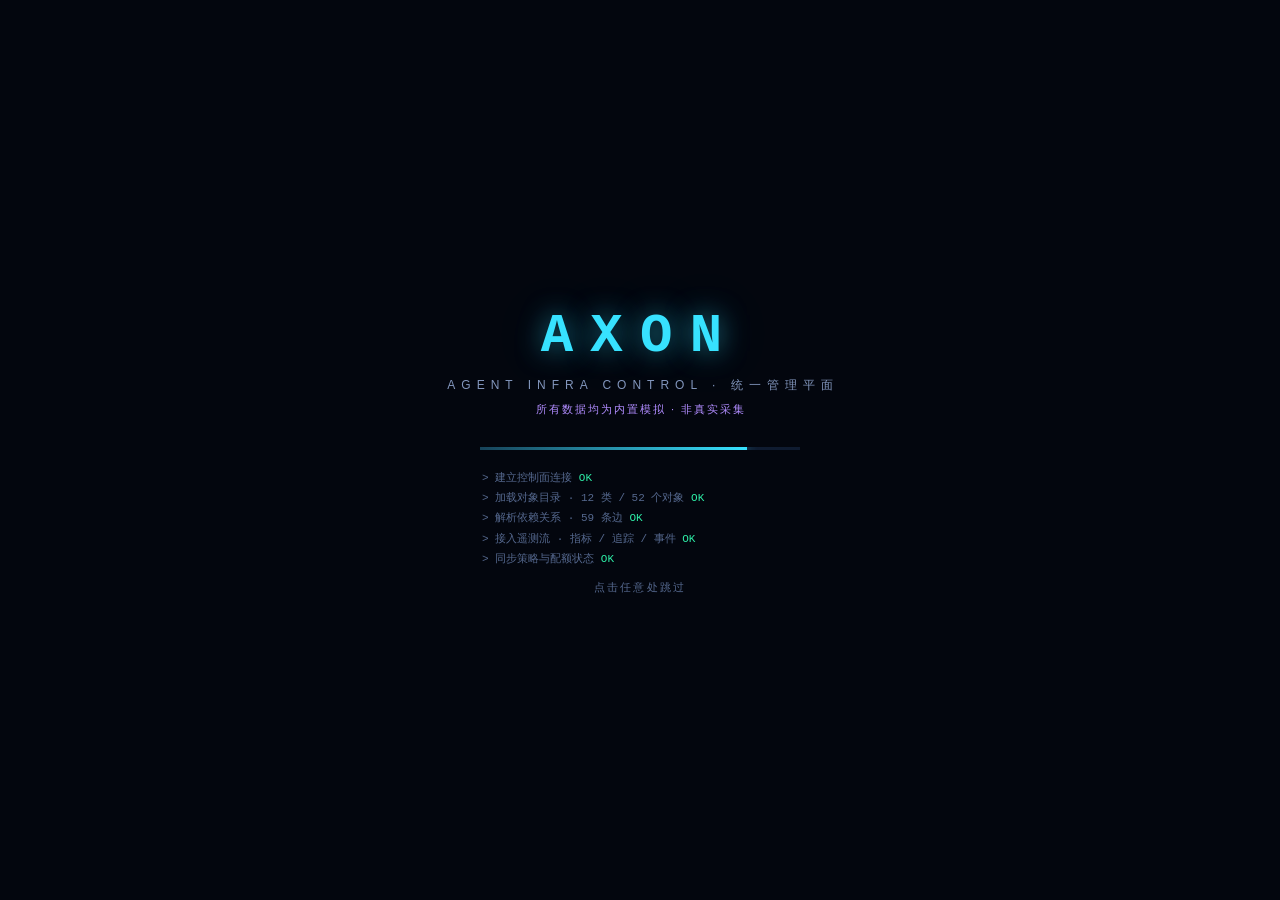
==== commit 28ec21ab: "编排中心：七段式引擎 + 五类 Agent Infra 场景 - flow.js 重构为通用七段编排引擎（影响分析/检查清单/准入/排空/终端执行/验证网格   通用渲染件 + 场景定义对象），场景可" ====
--- a/index.html
+++ b/index.html
@@ -48,7 +48,7 @@
       <button class="rail-btn" data-view="topo"><i class="ri"></i><span>拓扑依赖</span></button>
       <button class="rail-btn" data-view="assets"><i class="ri"></i><span>资产目录</span></button>
       <button class="rail-btn" data-view="tasks"><i class="ri"></i><span>任务中心</span></button>
-      <button class="rail-btn" data-view="maint"><i class="ri"></i><span>维护编排</span></button>
+      <button class="rail-btn" data-view="maint"><i class="ri"></i><span>编排中心</span></button>
       <button class="rail-btn" data-view="gov"><i class="ri"></i><span>治理配额</span></button>
       <button class="rail-btn" data-view="live"><i class="ri"></i><span>接入面 · Live</span></button>
       <div class="rail-foot">
@@ -238,13 +238,14 @@
         </div>
       </section>
 
-      <!-- ═══ 维护编排 ═══ -->
+      <!-- ═══ 编排中心（任务感知 × Agent Infra 场景族）═══ -->
       <section class="view" id="view-maint">
         <div class="view-head">
-          <h1>任务感知维护编排</h1>
-          <p class="view-sub">影响分析 → 前置检查 → 准入限制 → 任务排空 → 执行维护 → 验证恢复（场景 S06）</p>
+          <h1>任务感知编排中心</h1>
+          <p class="view-sub">七段式公共操作流程（§8.3）：影响分析 → 前置检查 → 准入限制 → 任务排空 → 执行 → 验证归档 · 五类 Agent Infra 场景</p>
         </div>
         <div class="maint-card panel">
+          <div class="maint-scenarios" id="maint-scenarios"></div>
           <div class="maint-stepper" id="maint-stepper"></div>
           <div class="maint-stage" id="maint-stage"></div>
           <div class="maint-ctrl" id="maint-ctrl"></div>
@@ -288,7 +289,7 @@
         <div class="view-head row">
           <div>
             <h1>接入面 · Live 控制平面</h1>
-            <p class="view-sub">REST + SSE + CLI + MCP + Worker 五接口同源 —— 与前七个视图的模拟世界共用一套 SPEC 语义（真实数据，需运行服务端）</p>
+            <p class="view-sub">REST + SSE + CLI + MCP + Worker 五接口同源 —— 本地连接真实控制平面；服务端不可达时（如 GitHub Pages）自动切换<b>内置模拟控制平面</b>，演示语义一致</p>
           </div>
           <div class="live-conn" id="live-conn"></div>
         </div>
@@ -353,6 +354,7 @@
 <script src="assets/net.js"></script>
 <script src="assets/dc3d.js"></script>
 <script src="assets/flow.js"></script>
+<script src="assets/livesim.js"></script>
 <script src="assets/live.js"></script>
 </body>
 </html>
--- a/assets/style.css
+++ b/assets/style.css
@@ -1084,3 +1084,13 @@
   .live-grid .panel:nth-child(1), .live-grid .panel:nth-child(2),
   .live-grid .panel:nth-child(4), .live-grid .panel:nth-child(5) { grid-column: span 12; }
 }
+
+/* ═══ 编排中心：场景选择芯片 ═════════════════════════════ */
+.maint-scenarios { display: flex; gap: 8px; flex-wrap: wrap; padding: 2px 0 12px; border-bottom: 1px solid var(--line); margin-bottom: 12px; }
+.msc-chip { display: inline-flex; align-items: center; gap: 7px; padding: 7px 13px; border-radius: 6px; cursor: pointer;
+  background: rgba(20, 34, 66, 0.5); border: 1px solid var(--line); color: var(--text-dim); font-size: 12.5px;
+  transition: all .18s ease; }
+.msc-chip:hover { border-color: var(--line-strong); color: var(--text); }
+.msc-chip.active { border-color: rgba(55, 226, 255, 0.55); color: var(--text); background: rgba(55, 226, 255, 0.08); box-shadow: 0 0 12px rgba(55, 226, 255, 0.12) inset; }
+.msc-chip .msc-code { font-family: var(--mono); font-size: 10px; padding: 1px 6px; border-radius: 3px;
+  background: rgba(96, 190, 255, 0.12); color: var(--cyan); border: 1px solid rgba(55, 226, 255, 0.3); }
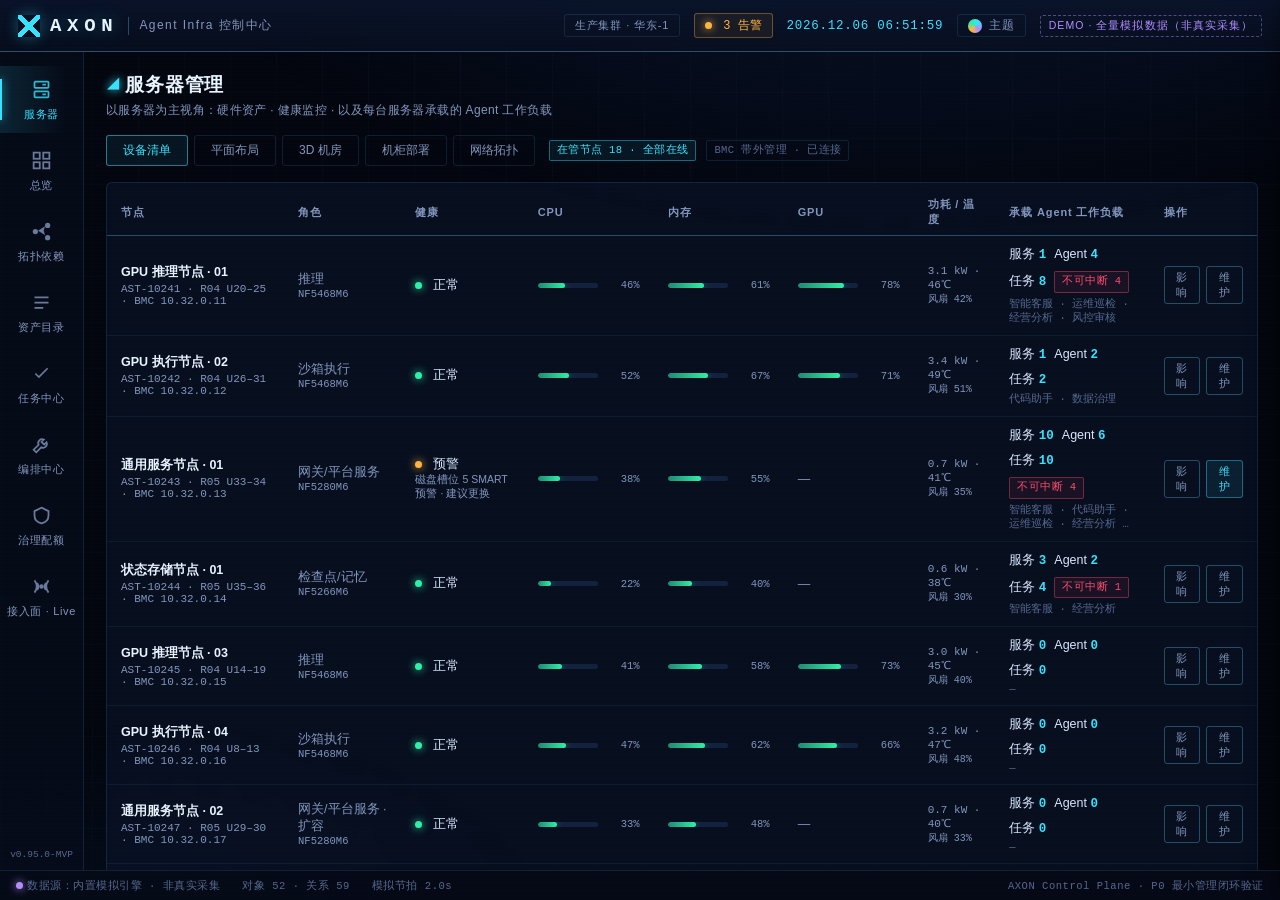
==== commit fdf2fe85: "3D 机房重做：引入 Blender 建模管线（Blender→glTF→three.js/WebGL） - tools/export-layout.mjs：从 data.js 导出机房布局 JSON" ====
--- a/index.html
+++ b/index.html
@@ -6,6 +6,7 @@
 <title>AXON · Agent Infra 控制中心</title>
 <link rel="icon" href="data:image/svg+xml,%3Csvg xmlns='http://www.w3.org/2000/svg' viewBox='0 0 32 32'%3E%3Crect width='32' height='32' rx='6' fill='%23061026'/%3E%3Cpath d='M16 5l9 5.5v11L16 27l-9-5.5v-11z' fill='none' stroke='%2337e2ff' stroke-width='2'/%3E%3Cpath d='M11 16h10M16 11v10' stroke='%2337e2ff' stroke-width='2'/%3E%3C/svg%3E">
 <link rel="stylesheet" href="assets/style.css">
+<script>/* 提前恢复记忆主题，避免默认主题闪色 */try{var __t=localStorage.getItem("axon-theme");if(__t)document.documentElement.setAttribute("data-theme",__t)}catch(e){}</script>
 </head>
 <body>
 
@@ -37,6 +38,7 @@
         <i class="led led-warn"></i><span id="alert-count">3</span> 告警
       </button>
       <span class="clock" id="clock">----.--.-- --:--:--</span>
+      <button class="theme-pill" id="theme-btn" title="切换主题风格" aria-haspopup="true" aria-expanded="false"><i class="ti"></i>主题</button>
       <span class="demo-pill">DEMO · 全量模拟数据（非真实采集）</span>
     </div>
   </header>
@@ -99,7 +101,7 @@
           <div class="panel">
             <div class="panel-head">
               <h2>数据中心 3D 视图 · A2 机房</h2>
-              <span id="dc3d-hint" class="panel-note">拖拽旋转 · 滚轮缩放 · 点击机柜查看详情</span>
+              <span id="dc3d-hint" class="panel-note">Blender 建模 · WebGL 渲染 · 拖拽环绕 · 滚轮缩放 · 点击机柜/设备查看详情</span>
             </div>
             <div class="dc3d-wrap">
               <canvas id="dc3d-canvas"></canvas>
@@ -346,13 +348,23 @@
 <div id="modal-wrap" hidden>
   <div class="modal" id="modal"></div>
 </div>
-
+<div id="theme-pop" hidden></div>
+
+<script type="importmap">
+{
+  "imports": {
+    "three": "./assets/vendor/three.module.js",
+    "three/addons/": "./assets/vendor/addons/"
+  }
+}
+</script>
 <script src="assets/data.js"></script>
 <script src="assets/core.js"></script>
+<script src="assets/themes.js"></script>
 <script src="assets/graph.js"></script>
 <script src="assets/views.js"></script>
 <script src="assets/net.js"></script>
-<script src="assets/dc3d.js"></script>
+<script type="module" src="assets/dc3d.js"></script>
 <script src="assets/flow.js"></script>
 <script src="assets/livesim.js"></script>
 <script src="assets/live.js"></script>
--- a/assets/style.css
+++ b/assets/style.css
@@ -9,14 +9,14 @@
   --bg2: #0a1226;
   --panel: rgba(12, 22, 44, 0.58);
   --panel-solid: #0b1630;
-  --line: rgba(96, 190, 255, 0.13);
+  --line: rgba(var(--rgb-edge), 0.13);
   --line-strong: rgba(96, 210, 255, 0.32);
   --text: #d8e7ff;
   --text-dim: #8296bd;
   --text-faint: #55688e;
 
   --cyan: #37e2ff;
-  --cyan-dim: rgba(55, 226, 255, 0.55);
+  --cyan-dim: rgba(var(--rgb-accent), 0.55);
   --ok: #2ef0a8;
   --warn: #ffb340;
   --crit: #ff4d6d;
@@ -34,9 +34,60 @@
   --mono: "Cascadia Code", "JetBrains Mono", Consolas, "Courier New", monospace;
   --sans: "Segoe UI", "Microsoft YaHei", "PingFang SC", sans-serif;
 
+  
   --rail-w: 84px;
   --topbar-h: 52px;
   --status-h: 30px;
+
+  /* 主题化扩展变量（默认 = 深空靛蓝）*/
+  --cyan-soft: #5aeaff;
+  --text-bright: #e8f4ff;
+  --node-bg: rgba(9, 17, 35, .92);
+  --nodebg-hex: #091123;
+  --rack-bg: rgba(7, 13, 26, .65);
+  --prog-bg: rgba(80, 150, 240, .15);
+  --term-bg: #050b18;
+  --fp-room: var(--panel);
+  --fp-rack-fill: rgba(18, 28, 52, .5);
+  --pop-bg: rgba(6, 11, 24, .72);
+  --inset-bg: rgba(8, 16, 34, .4);
+  --input-bg: rgba(8, 16, 34, .8);
+  --toast-bg: rgba(9, 18, 38, .95);
+  --mask: rgba(2, 5, 12, .55);
+  --drawer-1: #0b1730; --drawer-2: #081226;
+  --modal-1: #0d1a36; --modal-2: #091226;
+  --card-1: rgba(20, 36, 70, .5); --card-2: rgba(10, 18, 38, .3);
+  --topbar-1: rgba(10, 20, 42, .92); --topbar-2: rgba(8, 15, 32, .82);
+  --rail-bg: rgba(7, 13, 28, .72);
+  --status-bg: rgba(6, 11, 24, .9);
+  --impact-bg: rgba(38, 8, 16, .88);
+  --alert-text: #ffd9a0;
+  --crit-soft: #ffd3db; --crit-bright: #ff7d95; --warn-soft: #ffc878;
+  --amb-1: rgba(38, 90, 200, .16);
+  --amb-2: rgba(20, 70, 130, .13);
+  --grid-line: rgba(78, 150, 255, .028);
+  --canvas-amb: rgba(30, 70, 140, .12);
+  --canvas-grid: rgba(78, 150, 255, .03);
+  --dc-1: #071027; --dc-2: #050b1c;
+  --dc-floor: #10203c; --dc-managed: #4682eb; --dc-rack-off: #263452;
+  --shadow-panel: none;
+  --shadow-lg: 0 8px 26px rgba(0, 0, 0, .5);
+  --shadow-modal: 0 0 50px rgba(20, 60, 140, .3);
+  --radius: 6px; --radius-sm: 3px;
+  --corner-len: 14px; --corner-w: 1.5px;
+  --scan-op: .7;
+  --h1-mark: "◢ "; --panel-mark: "/// ";
+  --blur-panel: blur(4px);
+  --rgb-accent: 55, 226, 255;
+  --rgb-cyan-soft: 90, 234, 255;
+  --rgb-ok: 46, 240, 168;
+  --rgb-warn: 255, 179, 64;
+  --rgb-crit: 255, 77, 109;
+  --rgb-violet: 177, 140, 255;
+  --rgb-edge: 96, 190, 255;
+  --rgb-text-dim: 130, 150, 189;
+  --rgb-l-server: 111, 155, 255;
+  --rgb-l-catalog: 255, 147, 80;
 }
 
 * { margin: 0; padding: 0; box-sizing: border-box; }
@@ -59,21 +110,22 @@
   content: "";
   position: fixed; inset: 0; z-index: 0; pointer-events: none;
   background:
-    radial-gradient(1100px 500px at 70% -10%, rgba(38, 90, 200, 0.16), transparent 65%),
-    radial-gradient(700px 420px at 12% 108%, rgba(20, 70, 130, 0.13), transparent 60%),
-    linear-gradient(rgba(78, 150, 255, 0.028) 1px, transparent 1px),
-    linear-gradient(90deg, rgba(78, 150, 255, 0.028) 1px, transparent 1px);
+    radial-gradient(1100px 500px at 70% -10%, var(--amb-1), transparent 65%),
+    radial-gradient(700px 420px at 12% 108%, var(--amb-2), transparent 60%),
+    linear-gradient(var(--grid-line) 1px, transparent 1px),
+    linear-gradient(90deg, var(--grid-line) 1px, transparent 1px);
   background-size: auto, auto, 46px 46px, 46px 46px;
 }
 body::after {
   content: "";
   position: fixed; inset: 0; z-index: 200; pointer-events: none;
-  background: repeating-linear-gradient(0deg, rgba(255,255,255,0.014) 0 1px, transparent 1px 4px);
+  background: repeating-linear-gradient(0deg, rgba(255,255,255,0.02) 0 1px, transparent 1px 4px);
+  opacity: var(--scan-op);
   mix-blend-mode: overlay;
 }
 
 ::-webkit-scrollbar { width: 8px; height: 8px; }
-::-webkit-scrollbar-thumb { background: rgba(90, 150, 230, 0.25); border-radius: 4px; }
+::-webkit-scrollbar-thumb { background: rgba(var(--rgb-accent), .25); border-radius: var(--radius-sm); }
 ::-webkit-scrollbar-track { background: transparent; }
 
 /* ══ 启动序列 ═══════════════════════════════════════════ */
@@ -90,7 +142,7 @@
   font-family: var(--mono);
   font-size: 54px; font-weight: 700; letter-spacing: .32em;
   color: var(--cyan);
-  text-shadow: 0 0 26px rgba(55, 226, 255, .5), 0 0 60px rgba(55, 226, 255, .2);
+  text-shadow: 0 0 26px rgba(var(--rgb-accent), .5), 0 0 60px rgba(var(--rgb-accent), .2);
   animation: bootGlitch 2.1s steps(1) infinite;
 }
 @keyframes bootGlitch {
@@ -108,12 +160,12 @@
 }
 .boot-bar {
   margin: 30px auto 0; width: 320px; height: 3px;
-  background: rgba(80, 150, 240, .15);
+  background: var(--prog-bg);
   position: relative; overflow: hidden;
 }
 .boot-bar i {
   display: block; height: 100%; width: 0%;
-  background: linear-gradient(90deg, rgba(55,226,255,.2), var(--cyan));
+  background: linear-gradient(90deg, rgba(var(--rgb-accent), .2), var(--cyan));
   box-shadow: 0 0 12px var(--cyan);
   transition: width .3s ease;
 }
@@ -137,9 +189,10 @@
 
 /* ── 顶栏 ── */
 #topbar {
+  position: relative;
   display: flex; align-items: center; justify-content: space-between;
   padding: 0 18px;
-  background: linear-gradient(180deg, rgba(10, 20, 42, .92), rgba(8, 15, 32, .82));
+  background: linear-gradient(180deg, var(--topbar-1), var(--topbar-2));
   border-bottom: 1px solid var(--line-strong);
   backdrop-filter: blur(6px);
 }
@@ -149,14 +202,14 @@
   background:
     linear-gradient(135deg, transparent 42%, var(--cyan) 42% 58%, transparent 58%),
     linear-gradient(45deg, transparent 42%, var(--cyan) 42% 58%, transparent 58%);
-  box-shadow: 0 0 14px rgba(55, 226, 255, .35);
+  box-shadow: 0 0 14px rgba(var(--rgb-accent), .35);
   animation: glyphSpin 9s linear infinite;
 }
 @keyframes glyphSpin { to { transform: rotate(360deg); } }
 .brand-name {
   font-family: var(--mono); font-size: 19px; font-weight: 700;
-  letter-spacing: .3em; color: #eaf6ff;
-  text-shadow: 0 0 18px rgba(55, 226, 255, .35);
+  letter-spacing: .3em; color: var(--text-bright);
+  text-shadow: 0 0 18px rgba(var(--rgb-accent), .35);
 }
 .brand-divider { width: 1px; height: 18px; background: var(--line-strong); }
 .brand-sub { font-size: 12px; color: var(--text-dim); letter-spacing: .12em; }
@@ -164,21 +217,21 @@
 .top-right { display: flex; align-items: center; gap: 14px; }
 .env-pill {
   font-size: 11px; color: var(--text-dim);
-  border: 1px solid var(--line); border-radius: 3px;
+  border: 1px solid var(--line); border-radius: var(--radius-sm);
   padding: 3px 10px; letter-spacing: .08em;
 }
 .alert-pill {
   display: flex; align-items: center; gap: 7px;
   font-family: var(--mono); font-size: 12px;
-  color: var(--warn); background: rgba(255, 179, 64, .07);
-  border: 1px solid rgba(255, 179, 64, .35); border-radius: 3px;
+  color: var(--warn); background: rgba(var(--rgb-warn), .07);
+  border: 1px solid rgba(var(--rgb-warn), .35); border-radius: var(--radius-sm);
   padding: 3px 10px; cursor: pointer;
 }
-.alert-pill:hover { background: rgba(255, 179, 64, .14); }
+.alert-pill:hover { background: rgba(var(--rgb-warn), .14); }
 .clock { font-family: var(--mono); font-size: 12.5px; color: var(--cyan); letter-spacing: .06em; }
 .demo-pill {
   font-size: 10.5px; color: var(--violet);
-  border: 1px dashed rgba(177, 140, 255, .45); border-radius: 3px;
+  border: 1px dashed rgba(var(--rgb-violet), .45); border-radius: var(--radius-sm);
   padding: 3px 8px; letter-spacing: .1em;
 }
 
@@ -187,7 +240,7 @@
 #rail {
   display: flex; flex-direction: column; align-items: stretch;
   padding: 14px 0 10px; gap: 4px;
-  background: rgba(7, 13, 28, .72);
+  background: var(--rail-bg);
   border-right: 1px solid var(--line);
 }
 .rail-btn {
@@ -214,7 +267,7 @@
 .rail-btn:nth-child(6) .ri { --icon: var(--i-maint); }
 .rail-btn:nth-child(7) .ri { --icon: var(--i-gov); }
 .rail-btn:hover { color: var(--text); }
-.rail-btn.active { color: var(--cyan); background: linear-gradient(90deg, rgba(55, 226, 255, .12), transparent 80%); }
+.rail-btn.active { color: var(--cyan); background: linear-gradient(90deg, rgba(var(--rgb-accent), .12), transparent 80%); }
 .rail-btn.active::before {
   content: ""; position: absolute; left: 0; top: 20%; bottom: 20%;
   width: 2px; background: var(--cyan); box-shadow: 0 0 8px var(--cyan);
@@ -248,10 +301,10 @@
 .view-head { margin-bottom: 16px; }
 .view-head.row { display: flex; align-items: flex-end; justify-content: space-between; gap: 16px; flex-wrap: wrap; }
 .view-head h1 {
-  font-size: 19px; font-weight: 600; letter-spacing: .04em; color: #ecf5ff;
+  font-size: 19px; font-weight: 600; letter-spacing: .04em; color: var(--text-bright);
 }
 .view-head h1::before {
-  content: "◢ "; color: var(--cyan); font-size: 14px; vertical-align: 2px;
+  content: var(--h1-mark); color: var(--cyan); font-size: 14px; vertical-align: 2px;
   text-shadow: 0 0 10px var(--cyan);
 }
 .view-sub { margin-top: 4px; font-size: 12px; color: var(--text-dim); letter-spacing: .03em; }
@@ -261,7 +314,7 @@
   display: flex; align-items: center; gap: 22px;
   padding: 0 16px;
   font-family: var(--mono); font-size: 10.5px; color: var(--text-faint);
-  background: rgba(6, 11, 24, .9);
+  background: var(--status-bg);
   border-top: 1px solid var(--line);
   letter-spacing: .05em;
 }
@@ -285,16 +338,17 @@
   position: relative;
   background: var(--panel);
   border: 1px solid var(--line);
-  border-radius: 6px;
+  border-radius: var(--radius);
   padding: 14px 16px;
-  backdrop-filter: blur(4px);
+  backdrop-filter: var(--blur-panel);
+  box-shadow: var(--shadow-panel);
 }
 .panel::before, .panel::after {
-  content: ""; position: absolute; width: 14px; height: 14px; pointer-events: none;
+  content: ""; position: absolute; width: var(--corner-len); height: var(--corner-len); pointer-events: none;
   border-color: var(--line-strong); border-style: solid;
 }
-.panel::before { top: -1px; left: -1px; border-width: 1.5px 0 0 1.5px; }
-.panel::after { bottom: -1px; right: -1px; border-width: 0 1.5px 1.5px 0; }
+.panel::before { top: -1px; left: -1px; border-width: var(--corner-w) 0 0 var(--corner-w); }
+.panel::after { bottom: -1px; right: -1px; border-width: 0 var(--corner-w) var(--corner-w) 0; }
 
 .panel-head {
   display: flex; align-items: center; justify-content: space-between;
@@ -304,7 +358,7 @@
   font-size: 12.5px; font-weight: 600; color: var(--text);
   letter-spacing: .1em;
 }
-.panel-head h2::before { content: "/// "; color: var(--cyan-dim); font-family: var(--mono); font-size: 10px; }
+.panel-head h2::before { content: var(--panel-mark); color: var(--cyan-dim); font-family: var(--mono); font-size: 10px; }
 .panel-note { font-size: 11px; color: var(--text-faint); }
 .panel-legend { display: flex; gap: 12px; font-size: 11px; color: var(--text-dim); }
 .panel-legend i { display: inline-block; width: 8px; height: 8px; border-radius: 2px; margin-right: 5px; vertical-align: -1px; }
@@ -312,27 +366,27 @@
 /* 按钮 */
 .btn {
   font-family: var(--sans); font-size: 12px; letter-spacing: .05em;
-  padding: 6px 14px; cursor: pointer; border-radius: 3px;
-  color: var(--cyan); background: rgba(55, 226, 255, .08);
-  border: 1px solid rgba(55, 226, 255, .4);
+  padding: 6px 14px; cursor: pointer; border-radius: var(--radius-sm);
+  color: var(--cyan); background: rgba(var(--rgb-accent), .08);
+  border: 1px solid rgba(var(--rgb-accent), .4);
   transition: all .16s;
 }
-.btn:hover { background: rgba(55, 226, 255, .18); box-shadow: 0 0 14px rgba(55, 226, 255, .25); }
+.btn:hover { background: rgba(var(--rgb-accent), .18); box-shadow: 0 0 14px rgba(var(--rgb-accent), .25); }
 .btn:disabled { opacity: .35; cursor: not-allowed; box-shadow: none; }
 .btn.ghost { color: var(--text-dim); background: transparent; border-color: var(--line-strong); }
 .btn.ghost:hover { color: var(--cyan); }
-.btn.danger { color: var(--crit); background: rgba(255, 77, 109, .08); border-color: rgba(255, 77, 109, .45); }
-.btn.danger:hover { background: rgba(255, 77, 109, .18); box-shadow: 0 0 14px rgba(255, 77, 109, .3); }
-.btn.ok { color: var(--ok); background: rgba(46, 240, 168, .08); border-color: rgba(46, 240, 168, .45); }
+.btn.danger { color: var(--crit); background: rgba(var(--rgb-crit), .08); border-color: rgba(var(--rgb-crit), .45); }
+.btn.danger:hover { background: rgba(var(--rgb-crit), .18); box-shadow: 0 0 14px rgba(var(--rgb-crit), .3); }
+.btn.ok { color: var(--ok); background: rgba(var(--rgb-ok), .08); border-color: rgba(var(--rgb-ok), .45); }
 .btn.tiny { padding: 3px 9px; font-size: 11px; }
 .btn .dot { display: inline-block; width: 6px; height: 6px; border-radius: 50%; background: currentColor; margin-right: 6px; vertical-align: 1px; }
 
 .input {
-  background: rgba(8, 16, 34, .8); border: 1px solid var(--line-strong);
+  background: var(--input-bg); border: 1px solid var(--line-strong);
   color: var(--text); font-family: var(--sans); font-size: 12px;
-  padding: 6px 12px; border-radius: 3px; outline: none; width: 200px;
-}
-.input:focus { border-color: var(--cyan); box-shadow: 0 0 10px rgba(55, 226, 255, .2); }
+  padding: 6px 12px; border-radius: var(--radius-sm); outline: none; width: 200px;
+}
+.input:focus { border-color: var(--cyan); box-shadow: 0 0 10px rgba(var(--rgb-accent), .2); }
 
 /* 徽章 */
 .badge {
@@ -341,11 +395,11 @@
   padding: 2px 7px; border-radius: 2px; letter-spacing: .04em;
   border: 1px solid; line-height: 1.5;
 }
-.badge.ok     { color: var(--ok);     border-color: rgba(46,240,168,.4);  background: rgba(46,240,168,.07); }
-.badge.warn   { color: var(--warn);   border-color: rgba(255,179,64,.4);  background: rgba(255,179,64,.07); }
-.badge.crit   { color: var(--crit);   border-color: rgba(255,77,109,.4);  background: rgba(255,77,109,.07); }
-.badge.info   { color: var(--cyan);   border-color: rgba(55,226,255,.4);  background: rgba(55,226,255,.07); }
-.badge.violet { color: var(--violet); border-color: rgba(177,140,255,.4); background: rgba(177,140,255,.07); }
+.badge.ok     { color: var(--ok);     border-color: rgba(var(--rgb-ok), .4);  background: rgba(var(--rgb-ok), .07); }
+.badge.warn   { color: var(--warn);   border-color: rgba(var(--rgb-warn), .4);  background: rgba(var(--rgb-warn), .07); }
+.badge.crit   { color: var(--crit);   border-color: rgba(var(--rgb-crit), .4);  background: rgba(var(--rgb-crit), .07); }
+.badge.info   { color: var(--cyan);   border-color: rgba(var(--rgb-accent), .4);  background: rgba(var(--rgb-accent), .07); }
+.badge.violet { color: var(--violet); border-color: rgba(var(--rgb-violet), .4); background: rgba(var(--rgb-violet), .07); }
 .badge.dim    { color: var(--text-faint); border-color: var(--line); background: transparent; }
 
 /* 表格 */
@@ -359,24 +413,24 @@
 }
 .tbl td {
   padding: 10px 14px; font-size: 12.5px;
-  border-bottom: 1px solid rgba(96, 190, 255, .07);
+  border-bottom: 1px solid rgba(var(--rgb-edge), .07);
   color: var(--text); vertical-align: middle;
 }
 .tbl tbody tr { cursor: pointer; transition: background .15s; }
-.tbl tbody tr:hover { background: rgba(55, 226, 255, .05); }
+.tbl tbody tr:hover { background: rgba(var(--rgb-accent), .05); }
 .tbl .mono { font-family: var(--mono); font-size: 12px; }
 .tbl .dim { color: var(--text-dim); }
 .w-progress { width: 170px; }
 
 /* 进度条 */
-.prog { position: relative; height: 5px; background: rgba(80, 140, 220, .14); border-radius: 3px; overflow: hidden; }
+.prog { position: relative; height: 5px; background: var(--prog-bg); border-radius: var(--radius-sm); overflow: hidden; }
 .prog > i {
-  display: block; height: 100%; border-radius: 3px;
-  background: linear-gradient(90deg, rgba(46,240,168,.5), var(--ok));
-  box-shadow: 0 0 8px rgba(46, 240, 168, .4);
+  display: block; height: 100%; border-radius: var(--radius-sm);
+  background: linear-gradient(90deg, rgba(var(--rgb-ok), .5), var(--ok));
+  box-shadow: 0 0 8px rgba(var(--rgb-ok), .4);
   transition: width .8s ease;
 }
-.prog.warn > i { background: linear-gradient(90deg, rgba(255,179,64,.5), var(--warn)); box-shadow: 0 0 8px rgba(255,179,64,.4); }
+.prog.warn > i { background: linear-gradient(90deg, rgba(var(--rgb-warn), .5), var(--warn)); box-shadow: 0 0 8px rgba(var(--rgb-warn), .4); }
 .prog.striped > i {
   background-image: repeating-linear-gradient(45deg, rgba(255,255,255,.22) 0 6px, transparent 6px 12px);
   animation: progFlow 1.2s linear infinite;
@@ -392,7 +446,7 @@
   transition: all .15s; font-family: var(--sans);
 }
 .chip:hover { color: var(--text); border-color: var(--line-strong); }
-.chip.active { color: var(--cyan); border-color: rgba(55,226,255,.5); background: rgba(55,226,255,.08); }
+.chip.active { color: var(--cyan); border-color: rgba(var(--rgb-accent), .5); background: rgba(var(--rgb-accent), .08); }
 .chip .n { font-family: var(--mono); margin-left: 4px; color: var(--text-faint); }
 .chip.active .n { color: var(--cyan); }
 
@@ -401,7 +455,7 @@
 .evt-feed.tall { max-height: 300px; }
 .evt-item {
   display: flex; gap: 10px; align-items: flex-start;
-  padding: 7px 4px; border-bottom: 1px dashed rgba(96,190,255,.08);
+  padding: 7px 4px; border-bottom: 1px dashed rgba(var(--rgb-edge), .08);
   font-size: 12px; animation: evtIn .35s ease;
 }
 @keyframes evtIn { from { opacity: 0; transform: translateX(8px); } }
@@ -419,10 +473,10 @@
 /* ══ 总览 ════════════════════════════════════════════════ */
 .alert-strip {
   display: flex; align-items: center; gap: 12px;
-  border: 1px solid rgba(255, 179, 64, .35);
-  background: linear-gradient(90deg, rgba(255,179,64,.09), rgba(255,179,64,.02));
-  border-radius: 5px; padding: 9px 14px; margin-bottom: 14px;
-  font-size: 12.5px; color: #ffd9a0;
+  border: 1px solid rgba(var(--rgb-warn), .35);
+  background: linear-gradient(90deg, rgba(var(--rgb-warn), .09), rgba(var(--rgb-warn), .02));
+  border-radius: var(--radius); padding: 9px 14px; margin-bottom: 14px;
+  font-size: 12.5px; color: var(--alert-text);
   animation: viewIn .3s ease;
 }
 .alert-strip .btn { flex-shrink: 0; }
@@ -436,7 +490,7 @@
 }
 .kpi {
   position: relative;
-  background: var(--panel); border: 1px solid var(--line); border-radius: 5px;
+  background: var(--panel); border: 1px solid var(--line); border-radius: var(--radius);
   padding: 12px 14px 10px; overflow: hidden;
 }
 .kpi::after {
@@ -447,7 +501,7 @@
 .kpi-label { font-size: 11px; color: var(--text-dim); letter-spacing: .08em; }
 .kpi-val {
   margin-top: 6px; font-family: var(--mono); font-size: 23px; font-weight: 700;
-  color: #eef7ff; text-shadow: 0 0 16px rgba(120, 200, 255, .25);
+  color: var(--text-bright); text-shadow: 0 0 16px rgba(var(--rgb-accent), .25);
   font-variant-numeric: tabular-nums;
 }
 .kpi-val small { font-size: 12px; color: var(--text-dim); font-weight: 400; margin-left: 2px; }
@@ -470,8 +524,8 @@
 #layer-health { display: flex; flex-direction: column; gap: 8px; }
 .layer-row {
   display: grid; grid-template-columns: 74px 1fr auto; gap: 10px; align-items: center;
-  border: 1px solid var(--line); border-radius: 4px;
-  padding: 9px 12px; background: rgba(8, 16, 34, .45);
+  border: 1px solid var(--line); border-radius: var(--radius-sm);
+  padding: 9px 12px; background: var(--inset-bg);
   cursor: pointer; transition: border-color .15s;
 }
 .layer-row:hover { border-color: var(--line-strong); }
@@ -485,13 +539,13 @@
 .quick-grid { display: grid; grid-template-columns: repeat(auto-fit, minmax(230px, 1fr)); gap: 12px; }
 .quick-card {
   position: relative; cursor: pointer;
-  border: 1px solid var(--line); border-radius: 5px;
+  border: 1px solid var(--line); border-radius: var(--radius);
   padding: 16px; overflow: hidden;
-  background: linear-gradient(140deg, rgba(20, 36, 70, .5), rgba(10, 18, 38, .3));
+  background: linear-gradient(140deg, var(--card-1), var(--card-2));
   transition: all .2s;
 }
-.quick-card:hover { border-color: var(--line-strong); transform: translateY(-2px); box-shadow: 0 6px 22px rgba(0, 10, 30, .5); }
-.quick-card h3 { font-size: 13.5px; color: #e8f4ff; margin-bottom: 6px; letter-spacing: .04em; }
+.quick-card:hover { border-color: var(--line-strong); transform: translateY(-2px); box-shadow: 0 6px 22px var(--shadow-lg); }
+.quick-card h3 { font-size: 13.5px; color: var(--text-bright); margin-bottom: 6px; letter-spacing: .04em; }
 .quick-card h3::before { content: "▸ "; color: var(--cyan); }
 .quick-card p { font-size: 11.5px; color: var(--text-dim); line-height: 1.65; }
 .quick-card .qc-code {
@@ -507,11 +561,11 @@
 .topo-wrap { display: grid; grid-template-columns: 1fr 300px; gap: 12px; height: calc(100% - 66px); }
 .topo-canvas-wrap {
   position: relative;
-  border: 1px solid var(--line); border-radius: 6px;
+  border: 1px solid var(--line); border-radius: var(--radius);
   background:
-    radial-gradient(600px 300px at 60% 20%, rgba(30, 70, 140, .12), transparent 70%),
-    linear-gradient(rgba(78,150,255,.03) 1px, transparent 1px),
-    linear-gradient(90deg, rgba(78,150,255,.03) 1px, transparent 1px),
+    radial-gradient(600px 300px at 60% 20%, var(--canvas-amb), transparent 70%),
+    linear-gradient(var(--canvas-grid) 1px, transparent 1px),
+    linear-gradient(90deg, var(--canvas-grid) 1px, transparent 1px),
     var(--bg1);
   background-size: auto, 34px 34px, 34px 34px, auto;
   overflow: hidden;
@@ -523,8 +577,8 @@
   position: absolute; left: 12px; bottom: 10px;
   display: flex; gap: 14px; align-items: center;
   font-size: 11px; color: var(--text-dim);
-  background: rgba(6, 11, 24, .72); border: 1px solid var(--line);
-  border-radius: 4px; padding: 6px 12px;
+  background: var(--pop-bg); border: 1px solid var(--line);
+  border-radius: var(--radius-sm); padding: 6px 12px;
   backdrop-filter: blur(4px);
 }
 .topo-legend i { display: inline-block; width: 9px; height: 9px; border-radius: 2px; margin-right: 5px; vertical-align: -1px; }
@@ -534,18 +588,18 @@
 .topo-impact-bar {
   position: absolute; top: 12px; left: 50%; transform: translateX(-50%);
   display: flex; align-items: center; gap: 16px;
-  background: rgba(38, 8, 16, .88); border: 1px solid rgba(255, 77, 109, .5);
-  border-radius: 5px; padding: 9px 18px;
-  font-size: 12.5px; color: #ffd3db;
-  box-shadow: 0 0 24px rgba(255, 77, 109, .18);
+  background: var(--impact-bg); border: 1px solid rgba(var(--rgb-crit), .5);
+  border-radius: var(--radius); padding: 9px 18px;
+  font-size: 12.5px; color: var(--crit-soft);
+  box-shadow: 0 0 24px rgba(var(--rgb-crit), .18);
   animation: viewIn .3s ease;
   backdrop-filter: blur(6px); white-space: nowrap;
 }
-.topo-impact-bar b { font-family: var(--mono); color: #ff7d95; font-size: 15px; }
+.topo-impact-bar b { font-family: var(--mono); color: var(--crit-bright); font-size: 15px; }
 .topo-impact-bar .btn { margin-left: 6px; }
 
 .topo-side {
-  border: 1px solid var(--line); border-radius: 6px;
+  border: 1px solid var(--line); border-radius: var(--radius);
   background: var(--panel); backdrop-filter: blur(4px);
   overflow-y: auto; padding: 14px;
 }
@@ -567,15 +621,15 @@
 .kv dd { color: var(--text); text-align: right; font-family: var(--mono); font-size: 11.5px; }
 .kv dd.plain { font-family: var(--sans); text-align: right; }
 .side-node-title { display: flex; align-items: center; gap: 8px; margin-bottom: 4px; }
-.side-node-title .t { font-size: 14.5px; font-weight: 600; color: #eef6ff; }
+.side-node-title .t { font-size: 14.5px; font-weight: 600; color: var(--text-bright); }
 .side-node-sub { font-size: 11px; color: var(--text-dim); margin-bottom: 12px; font-family: var(--mono); }
 .caps-grid { display: grid; grid-template-columns: 1fr 1fr; gap: 5px; }
 .cap-tag {
   display: flex; align-items: center; justify-content: space-between;
   font-size: 11px; padding: 5px 8px;
-  border: 1px solid var(--line); border-radius: 3px; color: var(--text-dim);
-}
-.cap-tag.on { color: var(--ok); border-color: rgba(46, 240, 168, .3); }
+  border: 1px solid var(--line); border-radius: var(--radius-sm); color: var(--text-dim);
+}
+.cap-tag.on { color: var(--ok); border-color: rgba(var(--rgb-ok), .3); }
 .cap-tag.off { color: var(--text-faint); border-style: dashed; }
 .dep-chip {
   display: inline-flex; align-items: center; margin: 0 4px 4px 0;
@@ -599,25 +653,25 @@
 .rack-grid { display: flex; gap: 34px; justify-content: center; padding: 16px 8px 4px; flex-wrap: wrap; }
 .rack { width: 196px; }
 .rack-head { text-align: center; margin-bottom: 8px; }
-.rack-head .rh-name { font-size: 12.5px; font-weight: 600; color: #e8f3ff; letter-spacing: .04em; }
+.rack-head .rh-name { font-size: 12.5px; font-weight: 600; color: var(--text-bright); letter-spacing: .04em; }
 .rack-head .rh-sub { font-family: var(--mono); font-size: 9.5px; color: var(--text-faint); margin-top: 3px; }
 .rack-head .rh-note { font-size: 10px; color: var(--text-dim); margin-top: 2px; }
 .rack-frame { display: flex; gap: 5px; }
 .rack-pdu {
   width: 13px; border-radius: 2px; position: relative;
-  border: 1px solid rgba(255, 179, 64, .4);
-  background: repeating-linear-gradient(180deg, rgba(255,179,64,.22) 0 9px, rgba(255,179,64,.04) 9px 23px);
+  border: 1px solid rgba(var(--rgb-warn), .4);
+  background: repeating-linear-gradient(180deg, rgba(var(--rgb-warn), .22) 0 9px, rgba(var(--rgb-warn), .04) 9px 23px);
 }
 .rack-pdu span {
   position: absolute; left: 50%; top: 50%; transform: translate(-50%, -50%) rotate(-90deg);
-  font-family: var(--mono); font-size: 8.5px; color: rgba(255, 200, 120, .8);
+  font-family: var(--mono); font-size: 8.5px; color: var(--warn-soft);
   white-space: nowrap; letter-spacing: .2em;
 }
 .rack-body {
   position: relative; width: 152px; height: 462px; flex-shrink: 0;
-  border: 1px solid var(--line-strong); border-radius: 4px;
-  background-color: rgba(7, 13, 26, .65);
-  background-image: repeating-linear-gradient(180deg, transparent 0 10px, rgba(96, 190, 255, .08) 10px 11px);
+  border: 1px solid var(--line-strong); border-radius: var(--radius-sm);
+  background-color: var(--rack-bg);
+  background-image: repeating-linear-gradient(180deg, transparent 0 10px, rgba(var(--rgb-edge), .08) 10px 11px);
 }
 .rack-u-mark {
   position: absolute; right: 3px; font-family: var(--mono); font-size: 8px;
@@ -625,19 +679,19 @@
 }
 .rack-dev {
   position: absolute; left: 6px; right: 14px; z-index: 1;
-  border: 1px solid; border-radius: 3px; cursor: pointer;
+  border: 1px solid; border-radius: var(--radius-sm); cursor: pointer;
   display: flex; flex-direction: column; justify-content: center;
-  padding: 0 7px; overflow: hidden; background: rgba(9, 17, 35, .92);
+  padding: 0 7px; overflow: hidden; background: var(--node-bg);
   transition: box-shadow .15s, transform .15s;
 }
-.rack-dev:hover { box-shadow: 0 0 16px rgba(55, 226, 255, .35); z-index: 3; }
-.rack-dev .rd-name { font-size: 10.5px; color: #e6f2ff; white-space: nowrap; }
+.rack-dev:hover { box-shadow: 0 0 16px rgba(var(--rgb-accent), .35); z-index: 3; }
+.rack-dev .rd-name { font-size: 10.5px; color: var(--text-bright); white-space: nowrap; }
 .rack-dev .rd-sub { font-family: var(--mono); font-size: 8.5px; color: var(--text-faint); margin-top: 1px; white-space: nowrap; }
-.rack-dev.server { border-color: rgba(111, 155, 255, .6); }
+.rack-dev.server { border-color: rgba(var(--rgb-l-server), .6); }
 .rack-dev.server::before { content: ""; position: absolute; left: 0; top: 0; bottom: 0; width: 2px; background: var(--l-server); }
-.rack-dev.net { border-color: rgba(255, 147, 80, .6); }
+.rack-dev.net { border-color: rgba(var(--rgb-l-catalog), .6); }
 .rack-dev.net::before { content: ""; position: absolute; left: 0; top: 0; bottom: 0; width: 2px; background: var(--l-catalog); }
-.rack-dev.bmc { border-color: rgba(177, 140, 255, .6); }
+.rack-dev.bmc { border-color: rgba(var(--rgb-violet), .6); }
 .rack-dev.bmc::before { content: ""; position: absolute; left: 0; top: 0; bottom: 0; width: 2px; background: var(--violet); }
 .rack-dev .rd-led { margin-right: 4px; }
 .rack-note {
@@ -649,60 +703,61 @@
 .fp-layout { display: grid; grid-template-columns: 1fr 250px; gap: 18px; align-items: start; }
 @media (max-width: 1250px) { .fp-layout { grid-template-columns: 1fr; } }
 .fp-svg { width: 100%; height: auto; display: block; }
-.fp-room { fill: rgba(10, 20, 42, .35); stroke: rgba(96, 190, 255, .35); stroke-width: 1.5; }
-.fp-crac rect { fill: rgba(55, 226, 255, .07); stroke: rgba(55, 226, 255, .4); }
-.fp-crac text { fill: rgba(130, 200, 255, .6); font: 8px Consolas, monospace; text-anchor: middle; }
-.fp-door rect { fill: rgba(46, 240, 168, .15); stroke: rgba(46, 240, 168, .5); }
-.fp-door text { fill: rgba(120, 230, 190, .8); font: 9px "Segoe UI","Microsoft YaHei"; text-anchor: middle; }
-.fp-aisle rect { fill: rgba(55, 226, 255, .05); stroke: rgba(55, 226, 255, .3); stroke-dasharray: 6 5; }
-.fp-aisle text { fill: rgba(120, 220, 255, .65); font: 11px "Segoe UI","Microsoft YaHei"; text-anchor: middle; letter-spacing: .3em; }
-.fp-hot { fill: rgba(255, 147, 80, .4); font: 10px "Segoe UI","Microsoft YaHei"; text-anchor: middle; letter-spacing: .25em; }
-.fp-rowlabel { fill: rgba(130, 150, 189, .7); font: 10px Consolas, monospace; }
+.fp-room { fill: var(--fp-room); stroke: rgba(var(--rgb-edge), .35); stroke-width: 1.5; }
+.fp-crac rect { fill: rgba(var(--rgb-accent), .07); stroke: rgba(var(--rgb-accent), .4); }
+.fp-crac text { fill: rgba(var(--rgb-accent), .6); font: 10px Consolas, monospace; text-anchor: middle; }
+.fp-door rect { fill: rgba(var(--rgb-ok), .15); stroke: rgba(var(--rgb-ok), .5); }
+.fp-door text { fill: rgba(var(--rgb-ok), .8); font: 9px "Segoe UI","Microsoft YaHei"; text-anchor: middle; }
+.fp-aisle rect { fill: rgba(var(--rgb-accent), .05); stroke: rgba(var(--rgb-accent), .3); stroke-dasharray: 6 5; }
+.fp-aisle text { fill: rgba(var(--rgb-accent), .65); font: 11px "Segoe UI","Microsoft YaHei"; text-anchor: middle; letter-spacing: .3em; }
+.fp-hot { fill: rgba(var(--rgb-l-catalog), .4); font: 10px "Segoe UI","Microsoft YaHei"; text-anchor: middle; letter-spacing: .25em; }
+.fp-rowlabel { fill: rgba(var(--rgb-text-dim), .8); font: 12px Consolas, monospace; }
 .fp-rack { cursor: pointer; }
-.fp-rack-rect { fill: rgba(18, 28, 52, .5); stroke: rgba(90, 120, 170, .28); stroke-width: 1; transition: all .15s; }
-.fp-rack.managed .fp-rack-rect { fill: rgba(30, 80, 160, .3); stroke: rgba(55, 226, 255, .55); }
-.fp-rack:hover .fp-rack-rect { stroke: #9deaff; stroke-width: 2; }
-.fp-rack.sel .fp-rack-rect { stroke: #c8f4ff; stroke-width: 2.2; filter: drop-shadow(0 0 6px rgba(55,226,255,.6)); }
-.fp-rack-name { fill: #cfe6ff; font: 12px Consolas, monospace; font-weight: 700; }
+.fp-rack-rect { fill: var(--fp-rack-fill); stroke: rgba(var(--rgb-text-dim), .4); stroke-width: 1; transition: all .15s; }
+.fp-rack.managed .fp-rack-rect { fill: rgba(var(--rgb-accent), .18); stroke: rgba(var(--rgb-accent), .55); }
+.fp-rack:hover .fp-rack-rect { stroke: var(--cyan-soft); stroke-width: 2; }
+.fp-rack.sel .fp-rack-rect { stroke: var(--text-bright); stroke-width: 2.2; filter: drop-shadow(0 0 6px rgba(var(--rgb-accent), .6)); }
+.fp-rack-name { fill: var(--text-bright); font: 700 17px Consolas, monospace; }
+.fp-rack-unit { fill: rgba(var(--rgb-accent), .85); font: 11px Consolas, monospace; }
+.fp-rack-note { fill: rgba(var(--rgb-text-dim), .95); font: 13.5px "Segoe UI","Microsoft YaHei"; }
 .fp-rack.unmanaged .fp-rack-name,
-.fp-rack.unmanaged .fp-rack-sub { fill: rgba(110, 125, 160, .55); }
-.fp-rack-sub { fill: rgba(130, 170, 220, .8); font: 9px Consolas, monospace; }
-.fp-rack-sub2 { fill: rgba(110, 140, 190, .65); font: 9px "Segoe UI","Microsoft YaHei"; }
+.fp-rack.unmanaged .fp-rack-sub { fill: rgba(var(--rgb-text-dim), .55); }
+.fp-rack-sub { fill: rgba(var(--rgb-text-dim), .85); font: 12.5px "Segoe UI","Microsoft YaHei"; }
 .fp-led.ok { fill: var(--ok); }
 .fp-led.warn { fill: var(--warn); animation: ledBlink 1.6s infinite; }
-.fp-front { stroke: rgba(46, 240, 168, .7); stroke-width: 3; }
+.fp-front { stroke: rgba(var(--rgb-ok), .7); stroke-width: 3; }
 .fp-detail { display: flex; justify-content: center; }
 
 /* ── 3D 机房 ── */
 .dc3d-wrap {
   position: relative; height: 540px;
-  border: 1px solid var(--line); border-radius: 6px; overflow: hidden;
+  border: 1px solid var(--line); border-radius: var(--radius); overflow: hidden;
   background:
-    radial-gradient(700px 380px at 50% -10%, rgba(40, 90, 180, .14), transparent 70%),
-    linear-gradient(180deg, #071027 0%, #050b1c 100%);
+    radial-gradient(700px 380px at 50% -10%, var(--canvas-amb), transparent 70%),
+    linear-gradient(180deg, var(--dc-1) 0%, var(--dc-2) 100%);
 }
 #dc3d-canvas { width: 100%; height: 100%; display: block; cursor: grab; }
 #dc3d-canvas.dragging { cursor: grabbing; }
 .dc3d-hud {
   position: absolute; top: 10px; right: 12px; z-index: 2;
   min-width: 230px; max-width: 330px;
-  background: rgba(6, 11, 24, .82); border: 1px solid var(--line-strong);
-  border-radius: 5px; padding: 10px 13px;
+  background: var(--pop-bg); border: 1px solid var(--line-strong);
+  border-radius: var(--radius); padding: 10px 13px;
   font-size: 12px; color: var(--text-dim); line-height: 1.8;
   backdrop-filter: blur(4px);
 }
-.dc3d-hud .h-title { font-size: 13.5px; font-weight: 600; color: #e8f4ff; }
+.dc3d-hud .h-title { font-size: 13.5px; font-weight: 600; color: var(--text-bright); }
 .dc3d-hud .h-kv { font-family: var(--mono); font-size: 11px; }
 .dc3d-hud .btn { margin-top: 8px; }
 
 /* ── 网络拓扑 ── */
 .net-canvas-wrap {
   position: relative; height: 400px;
-  border: 1px solid var(--line); border-radius: 6px; overflow: hidden;
+  border: 1px solid var(--line); border-radius: var(--radius); overflow: hidden;
   background:
-    radial-gradient(500px 260px at 50% 0%, rgba(30, 70, 140, .1), transparent 70%),
-    linear-gradient(rgba(78,150,255,.03) 1px, transparent 1px),
-    linear-gradient(90deg, rgba(78,150,255,.03) 1px, transparent 1px),
+    radial-gradient(500px 260px at 50% 0%, var(--canvas-amb), transparent 70%),
+    linear-gradient(var(--canvas-grid) 1px, transparent 1px),
+    linear-gradient(90deg, var(--canvas-grid) 1px, transparent 1px),
     var(--bg1);
   background-size: auto, 34px 34px, 34px 34px, auto;
 }
@@ -711,8 +766,8 @@
   position: absolute; left: 10px; bottom: 8px;
   display: flex; gap: 13px; align-items: center; flex-wrap: wrap;
   font-size: 10.5px; color: var(--text-dim);
-  background: rgba(6, 11, 24, .72); border: 1px solid var(--line);
-  border-radius: 4px; padding: 5px 11px; backdrop-filter: blur(4px);
+  background: var(--pop-bg); border: 1px solid var(--line);
+  border-radius: var(--radius-sm); padding: 5px 11px; backdrop-filter: blur(4px);
 }
 .net-legend i { display: inline-block; width: 14px; height: 0; border-top: 2px solid; margin-right: 5px; vertical-align: 3px; }
 
@@ -724,24 +779,24 @@
 .srv-load .l1 { display: flex; gap: 8px; align-items: center; flex-wrap: wrap; }
 .srv-load .l1 b { font-family: var(--mono); color: var(--cyan); }
 .srv-load .l2 { font-size: 10.5px; color: var(--text-faint); font-family: var(--mono); }
-.srv-node-name { color: #e8f3ff; font-weight: 600; }
+.srv-node-name { color: var(--text-bright); font-weight: 600; }
 .srv-node-sub { font-size: 11px; color: var(--text-dim); margin-top: 2px; }
 
-.hw-row { display: flex; justify-content: space-between; gap: 10px; padding: 8px 2px; border-bottom: 1px dashed rgba(96, 190, 255, .1); font-size: 12px; }
+.hw-row { display: flex; justify-content: space-between; gap: 10px; padding: 8px 2px; border-bottom: 1px dashed rgba(var(--rgb-edge), .1); font-size: 12px; }
 .hw-row .hw-n { color: var(--text-faint); width: 52px; flex-shrink: 0; }
 .hw-row .hw-d { color: var(--text); flex: 1; }
 .hw-row .hw-s { flex-shrink: 0; }
 .slot-chip {
   display: inline-flex; flex-direction: column; align-items: center; gap: 1px;
   font-family: var(--mono); font-size: 10px; color: var(--text-dim);
-  border: 1px solid var(--line); border-radius: 3px;
+  border: 1px solid var(--line); border-radius: var(--radius-sm);
   padding: 4px 7px; margin: 0 5px 5px 0; min-width: 52px;
 }
 .slot-chip .st { font-size: 9px; color: var(--text-faint); }
-.slot-chip.warn { border-color: rgba(255, 77, 109, .6); color: var(--crit); background: rgba(255, 77, 109, .06); animation: ledBlink 1.8s infinite; }
+.slot-chip.warn { border-color: rgba(var(--rgb-crit), .6); color: var(--crit); background: rgba(var(--rgb-crit), .06); animation: ledBlink 1.8s infinite; }
 .slot-chip.warn .st { color: var(--crit); }
 
-.chain-lane { border: 1px solid var(--line); border-radius: 4px; padding: 10px 12px; margin-bottom: 8px; background: rgba(8, 16, 34, .4); }
+.chain-lane { border: 1px solid var(--line); border-radius: var(--radius-sm); padding: 10px 12px; margin-bottom: 8px; background: var(--inset-bg); }
 .chain-lane .cl-head { display: flex; justify-content: space-between; align-items: center; margin-bottom: 8px; font-size: 11.5px; color: var(--text-dim); letter-spacing: .06em; }
 .chain-lane .cl-head b { color: var(--text); font-family: var(--mono); }
 .chain-arrow { text-align: center; color: var(--text-faint); font-size: 13px; line-height: 1; margin: 2px 0 8px; }
@@ -751,21 +806,21 @@
 .subtab {
   font-size: 12px; padding: 6px 16px; cursor: pointer;
   color: var(--text-dim); background: transparent;
-  border: 1px solid var(--line); border-radius: 3px;
-}
-.subtab.active { color: var(--cyan); border-color: rgba(55,226,255,.5); background: rgba(55,226,255,.07); }
+  border: 1px solid var(--line); border-radius: var(--radius-sm);
+}
+.subtab.active { color: var(--cyan); border-color: rgba(var(--rgb-accent), .5); background: rgba(var(--rgb-accent), .07); }
 
 .agent-cards { display: grid; grid-template-columns: repeat(auto-fill, minmax(340px, 1fr)); gap: 12px; }
 .agent-card { cursor: pointer; transition: all .18s; }
 .agent-card:hover { border-color: var(--line-strong); transform: translateY(-2px); }
 .ac-head { display: flex; align-items: center; gap: 10px; margin-bottom: 10px; }
 .ac-icon {
-  width: 34px; height: 34px; border-radius: 5px; flex-shrink: 0;
+  width: 34px; height: 34px; border-radius: var(--radius); flex-shrink: 0;
   display: flex; align-items: center; justify-content: center;
-  background: rgba(177, 140, 255, .1); border: 1px solid rgba(177, 140, 255, .35);
+  background: rgba(var(--rgb-violet), .1); border: 1px solid rgba(var(--rgb-violet), .35);
   color: var(--violet); font-family: var(--mono); font-size: 12px; font-weight: 700;
 }
-.ac-name { font-size: 14px; font-weight: 600; color: #eef5ff; }
+.ac-name { font-size: 14px; font-weight: 600; color: var(--text-bright); }
 .ac-meta { font-size: 11px; color: var(--text-dim); margin-top: 2px; }
 .ac-status { margin-left: auto; }
 .ac-rows { display: flex; flex-direction: column; gap: 6px; font-size: 11.5px; color: var(--text-dim); }
@@ -787,7 +842,7 @@
 .if-host b { color: var(--l-server); font-weight: 500; font-family: var(--mono); font-size: 10.5px; }
 
 .sbx-stats { display: grid; grid-template-columns: repeat(3, 1fr); gap: 6px; margin-top: 8px; }
-.sbx-stat { text-align: center; border: 1px solid var(--line); border-radius: 3px; padding: 6px 2px; }
+.sbx-stat { text-align: center; border: 1px solid var(--line); border-radius: var(--radius-sm); padding: 6px 2px; }
 .sbx-stat .v { font-family: var(--mono); font-size: 16px; }
 .sbx-stat .l { font-size: 10px; color: var(--text-faint); margin-top: 2px; }
 
@@ -806,9 +861,9 @@
   transition: all .3s;
 }
 .ms-step .idx { font-family: var(--mono); font-size: 10px; display: block; margin-bottom: 3px; opacity: .7; }
-.ms-step.past { border-top-color: rgba(46, 240, 168, .5); color: var(--text-dim); }
+.ms-step.past { border-top-color: rgba(var(--rgb-ok), .5); color: var(--text-dim); }
 .ms-step.past .idx::after { content: " ✓"; color: var(--ok); }
-.ms-step.now { border-top-color: var(--cyan); color: var(--cyan); text-shadow: 0 0 12px rgba(55,226,255,.4); }
+.ms-step.now { border-top-color: var(--cyan); color: var(--cyan); text-shadow: 0 0 12px rgba(var(--rgb-accent), .4); }
 .ms-step.now::after {
   content: ""; position: absolute; top: -2px; left: 0;
   width: 100%; height: 2px;
@@ -827,22 +882,22 @@
 
 .mt-summary { display: grid; grid-template-columns: repeat(4, 1fr); gap: 10px; margin-bottom: 16px; }
 .mt-stat {
-  border: 1px solid rgba(255, 77, 109, .3); border-radius: 4px;
-  background: rgba(255, 77, 109, .05); text-align: center; padding: 12px 6px;
-}
-.mt-stat .v { font-family: var(--mono); font-size: 24px; color: #ff7d95; text-shadow: 0 0 14px rgba(255,77,109,.3); }
+  border: 1px solid rgba(var(--rgb-crit), .3); border-radius: var(--radius-sm);
+  background: rgba(var(--rgb-crit), .05); text-align: center; padding: 12px 6px;
+}
+.mt-stat .v { font-family: var(--mono); font-size: 24px; color: var(--crit-bright); text-shadow: 0 0 14px rgba(var(--rgb-crit), .3); }
 .mt-stat .l { font-size: 11px; color: var(--text-dim); margin-top: 4px; }
 
 .check-list { display: flex; flex-direction: column; gap: 8px; }
 .check-item {
   display: flex; align-items: center; gap: 12px;
-  border: 1px solid var(--line); border-radius: 4px;
-  padding: 11px 14px; background: rgba(8, 16, 34, .4);
+  border: 1px solid var(--line); border-radius: var(--radius-sm);
+  padding: 11px 14px; background: var(--inset-bg);
   animation: evtIn .3s ease;
 }
 .check-item .ci-state { font-family: var(--mono); font-size: 13px; width: 20px; text-align: center; }
 .check-item.pass .ci-state { color: var(--ok); }
-.check-item.fail { border-color: rgba(255, 77, 109, .45); background: rgba(255, 77, 109, .05); }
+.check-item.fail { border-color: rgba(var(--rgb-crit), .45); background: rgba(var(--rgb-crit), .05); }
 .check-item.fail .ci-state { color: var(--crit); }
 .check-item.run .ci-state { color: var(--cyan); animation: ledBlink 1s infinite; }
 .check-item .ci-name { font-size: 12.5px; color: var(--text); }
@@ -852,15 +907,15 @@
 .drain-list { display: flex; flex-direction: column; gap: 8px; }
 .drain-item {
   display: grid; grid-template-columns: 110px 1fr 150px 90px; gap: 12px; align-items: center;
-  border: 1px solid var(--line); border-radius: 4px; padding: 10px 14px;
-  background: rgba(8, 16, 34, .4);
+  border: 1px solid var(--line); border-radius: var(--radius-sm); padding: 10px 14px;
+  background: var(--inset-bg);
 }
 .drain-item .dn { font-family: var(--mono); font-size: 11.5px; color: var(--cyan); }
 .drain-item .dt { font-size: 12px; }
 .drain-item .ds { font-family: var(--mono); font-size: 11px; text-align: right; }
 
 .term {
-  background: #050b18; border: 1px solid var(--line); border-radius: 4px;
+  background: var(--term-bg); border: 1px solid var(--line); border-radius: var(--radius-sm);
   font-family: var(--mono); font-size: 11.5px; line-height: 1.9;
   padding: 14px 16px; height: 300px; overflow-y: auto;
   color: #9fd8c8;
@@ -876,27 +931,27 @@
 
 /* ══ 沙箱实例 / 路由规则 / 操作中心 ════════════════════════ */
 .yaml-pre {
-  background: #050b18; border: 1px solid var(--line); border-radius: 4px;
+  background: var(--term-bg); border: 1px solid var(--line); border-radius: var(--radius-sm);
   font-family: var(--mono); font-size: 11.5px; line-height: 1.8;
   padding: 14px 16px; max-height: 60vh; overflow: auto; color: #9fd8c8;
   white-space: pre; margin: 0 0 14px;
 }
 .sbx-toolbar { display: flex; gap: 8px; align-items: center; flex-wrap: wrap; margin-bottom: 12px; }
 .sbx-stat { display: inline-flex; align-items: center; gap: 6px; font-size: 11.5px; color: var(--text-dim);
-  border: 1px solid var(--line); border-radius: 3px; padding: 4px 10px; font-family: var(--mono); }
+  border: 1px solid var(--line); border-radius: var(--radius-sm); padding: 4px 10px; font-family: var(--mono); }
 .sbx-stat b { color: var(--cyan); font-size: 13px; }
 .sbx-stat.drift b { color: var(--crit); }
 .lease-warn { color: var(--warn); }
 .op-row { display: grid; grid-template-columns: 74px 1fr auto; gap: 8px; align-items: center;
-  padding: 8px 2px; border-bottom: 1px dashed rgba(96,190,255,.1); font-size: 12px; }
+  padding: 8px 2px; border-bottom: 1px dashed rgba(var(--rgb-edge), .1); font-size: 12px; }
 .op-row .op-id { font-family: var(--mono); color: var(--cyan); font-size: 11px; }
 .op-row .op-desc { color: var(--text-dim); }
 .op-row .op-desc b { color: var(--text); font-weight: 600; }
 .op-stages { display: flex; gap: 4px; align-items: center; }
 .op-stage { font-family: var(--mono); font-size: 9.5px; padding: 2px 6px; border-radius: 2px;
   border: 1px solid var(--line); color: var(--text-faint); }
-.op-stage.done { color: var(--ok); border-color: rgba(46,240,168,.35); }
-.op-stage.active { color: var(--cyan); border-color: rgba(55,226,255,.5); animation: ledBlink 1s infinite; }
+.op-stage.done { color: var(--ok); border-color: rgba(var(--rgb-ok), .35); }
+.op-stage.active { color: var(--cyan); border-color: rgba(var(--rgb-accent), .5); animation: ledBlink 1s infinite; }
 .weight-ctrl { display: inline-flex; align-items: center; gap: 5px; }
 .weight-ctrl b { font-family: var(--mono); font-size: 13px; color: var(--cyan); width: 42px; text-align: center; }
 
@@ -918,8 +973,8 @@
 
 .route-item {
   display: flex; align-items: center; gap: 10px;
-  border: 1px solid var(--line); border-radius: 4px;
-  padding: 9px 12px; margin-bottom: 8px; background: rgba(8,16,34,.4);
+  border: 1px solid var(--line); border-radius: var(--radius-sm);
+  padding: 9px 12px; margin-bottom: 8px; background: var(--inset-bg);
   font-size: 12px;
 }
 .route-item .r-name { font-weight: 600; }
@@ -927,9 +982,9 @@
 .route-item .r-traffic { margin-left: auto; font-family: var(--mono); font-size: 13px; }
 
 .tool-item {
-  border: 1px solid var(--line); border-radius: 4px;
+  border: 1px solid var(--line); border-radius: var(--radius-sm);
   padding: 8px 12px; margin-bottom: 7px; font-size: 12px;
-  background: rgba(8,16,34,.4);
+  background: var(--inset-bg);
 }
 .tool-item .tl-head { display: flex; align-items: center; gap: 8px; }
 .tool-item .tl-name { font-weight: 600; }
@@ -938,14 +993,14 @@
 /* ══ 抽屉 ════════════════════════════════════════════════ */
 #drawer-mask {
   position: fixed; inset: 0; z-index: 300;
-  background: rgba(2, 5, 12, .55); backdrop-filter: blur(2px);
+  background: var(--mask); backdrop-filter: blur(2px);
 }
 #drawer {
   position: fixed; top: 0; right: -480px; bottom: 0; z-index: 301;
   width: 480px; max-width: 94vw;
-  background: linear-gradient(160deg, #0b1730, #081226);
+  background: linear-gradient(160deg, var(--drawer-1), var(--drawer-2));
   border-left: 1px solid var(--line-strong);
-  box-shadow: -18px 0 50px rgba(0, 0, 0, .55);
+  box-shadow: var(--shadow-lg);
   transition: right .28s cubic-bezier(.2,.8,.25,1);
   display: flex; flex-direction: column;
 }
@@ -954,12 +1009,12 @@
   display: flex; align-items: center; justify-content: space-between;
   padding: 16px 18px; border-bottom: 1px solid var(--line);
 }
-.drawer-head h3 { font-size: 15px; color: #eef6ff; letter-spacing: .03em; }
+.drawer-head h3 { font-size: 15px; color: var(--text-bright); letter-spacing: .03em; }
 .drawer-close {
   background: none; border: 1px solid var(--line); color: var(--text-dim);
-  width: 26px; height: 26px; border-radius: 3px; cursor: pointer;
-}
-.drawer-close:hover { color: var(--crit); border-color: rgba(255,77,109,.4); }
+  width: 26px; height: 26px; border-radius: var(--radius-sm); cursor: pointer;
+}
+.drawer-close:hover { color: var(--crit); border-color: rgba(var(--rgb-crit), .4); }
 .drawer-body { flex: 1; overflow-y: auto; padding: 18px; }
 .drawer-body .side-sec h4 { font-size: 11px; color: var(--cyan); letter-spacing: .12em; margin: 18px 0 10px; font-weight: 600; }
 .drawer-body .side-sec:first-child h4 { margin-top: 0; }
@@ -985,12 +1040,12 @@
 .tl-note { font-size: 11px; color: var(--text-dim); margin-top: 2px; }
 
 .steps-tbl { width: 100%; border-collapse: collapse; font-size: 12px; }
-.steps-tbl td { padding: 7px 4px; border-bottom: 1px dashed rgba(96,190,255,.1); }
+.steps-tbl td { padding: 7px 4px; border-bottom: 1px dashed rgba(var(--rgb-edge), .1); }
 .steps-tbl .s-dot { width: 18px; }
 
 .ck-box {
-  border: 1px solid rgba(55, 226, 255, .35); border-radius: 5px;
-  background: rgba(55, 226, 255, .05); padding: 12px 14px;
+  border: 1px solid rgba(var(--rgb-accent), .35); border-radius: var(--radius);
+  background: rgba(var(--rgb-accent), .05); padding: 12px 14px;
 }
 .ck-box .ck-head { display: flex; justify-content: space-between; align-items: center; margin-bottom: 8px; }
 
@@ -1001,10 +1056,10 @@
 }
 .toast {
   min-width: 260px; max-width: 380px;
-  border: 1px solid var(--line-strong); border-radius: 4px;
-  background: rgba(9, 18, 38, .95); backdrop-filter: blur(6px);
+  border: 1px solid var(--line-strong); border-radius: var(--radius-sm);
+  background: var(--toast-bg); backdrop-filter: blur(6px);
   padding: 11px 14px; font-size: 12.5px; color: var(--text);
-  box-shadow: 0 8px 26px rgba(0, 0, 0, .5);
+  box-shadow: var(--shadow-lg);
   animation: toastIn .3s cubic-bezier(.2,.9,.3,1.2);
 }
 .toast.leaving { animation: toastOut .3s ease forwards; }
@@ -1019,18 +1074,18 @@
 
 #modal-wrap {
   position: fixed; inset: 0; z-index: 600;
-  background: rgba(2, 5, 12, .66); backdrop-filter: blur(3px);
+  background: var(--mask); backdrop-filter: blur(3px);
   display: flex; align-items: center; justify-content: center;
 }
 .modal {
   width: 440px; max-width: 92vw;
-  background: linear-gradient(160deg, #0d1a36, #091226);
-  border: 1px solid var(--line-strong); border-radius: 6px;
+  background: linear-gradient(160deg, var(--modal-1), var(--modal-2));
+  border: 1px solid var(--line-strong); border-radius: var(--radius);
   padding: 22px 24px;
-  box-shadow: 0 0 50px rgba(20, 60, 140, .3);
+  box-shadow: var(--shadow-modal);
   animation: viewIn .25s ease;
 }
-.modal h3 { font-size: 15px; color: #eef6ff; margin-bottom: 10px; }
+.modal h3 { font-size: 15px; color: var(--text-bright); margin-bottom: 10px; }
 .modal p { font-size: 12.5px; color: var(--text-dim); line-height: 1.8; margin-bottom: 18px; }
 .modal p b { color: var(--warn); }
 .modal .m-actions { display: flex; justify-content: flex-end; gap: 10px; }
@@ -1072,9 +1127,9 @@
 .live-grid .panel:nth-child(4) { grid-column: span 6; }
 .live-grid .panel:nth-child(5) { grid-column: span 6; }
 .caps-chip { display: inline-block; width: 16px; height: 16px; line-height: 16px; text-align: center;
-  font-size: 9px; font-weight: 700; border-radius: 3px; margin-right: 3px; font-family: var(--mono); }
-.caps-chip.on { background: rgba(55, 226, 255, 0.18); color: var(--cyan); border: 1px solid rgba(55, 226, 255, 0.4); }
-.caps-chip.off { background: rgba(255, 77, 109, 0.08); color: var(--crit); border: 1px dashed rgba(255, 77, 109, 0.35); opacity: 0.75; }
+  font-size: 9px; font-weight: 700; border-radius: var(--radius-sm); margin-right: 3px; font-family: var(--mono); }
+.caps-chip.on { background: rgba(var(--rgb-accent), 0.18); color: var(--cyan); border: 1px solid rgba(var(--rgb-accent), 0.4); }
+.caps-chip.off { background: rgba(var(--rgb-crit), 0.08); color: var(--crit); border: 1px dashed rgba(var(--rgb-crit), 0.35); opacity: 0.75; }
 .live-create { display: flex; gap: 8px; align-items: center; flex-wrap: wrap; }
 .live-create .input { min-width: 0; }
 .lc-check { display: inline-flex; gap: 5px; align-items: center; font-size: 11.5px; color: var(--text-dim); white-space: nowrap; }
@@ -1087,10 +1142,365 @@
 
 /* ═══ 编排中心：场景选择芯片 ═════════════════════════════ */
 .maint-scenarios { display: flex; gap: 8px; flex-wrap: wrap; padding: 2px 0 12px; border-bottom: 1px solid var(--line); margin-bottom: 12px; }
-.msc-chip { display: inline-flex; align-items: center; gap: 7px; padding: 7px 13px; border-radius: 6px; cursor: pointer;
+.msc-chip { display: inline-flex; align-items: center; gap: 7px; padding: 7px 13px; border-radius: var(--radius); cursor: pointer;
   background: rgba(20, 34, 66, 0.5); border: 1px solid var(--line); color: var(--text-dim); font-size: 12.5px;
   transition: all .18s ease; }
 .msc-chip:hover { border-color: var(--line-strong); color: var(--text); }
-.msc-chip.active { border-color: rgba(55, 226, 255, 0.55); color: var(--text); background: rgba(55, 226, 255, 0.08); box-shadow: 0 0 12px rgba(55, 226, 255, 0.12) inset; }
-.msc-chip .msc-code { font-family: var(--mono); font-size: 10px; padding: 1px 6px; border-radius: 3px;
-  background: rgba(96, 190, 255, 0.12); color: var(--cyan); border: 1px solid rgba(55, 226, 255, 0.3); }
+.msc-chip.active { border-color: rgba(var(--rgb-accent), 0.55); color: var(--text); background: rgba(var(--rgb-accent), 0.08); box-shadow: 0 0 12px rgba(var(--rgb-accent), 0.12) inset; }
+.msc-chip .msc-code { font-family: var(--mono); font-size: 10px; padding: 1px 6px; border-radius: var(--radius-sm);
+  background: rgba(var(--rgb-edge), 0.12); color: var(--cyan); border: 1px solid rgba(var(--rgb-accent), 0.3); }
+
+/* ═══════════════════════════════════════════════════════════
+   主题系统：data-theme 切换 · localStorage 记忆（themes.js）
+   axon(默认) / macos / google / spacex / aws / openai / light / dark
+   ═══════════════════════════════════════════════════════════ */
+
+/* ── macOS · 磨砂玻璃 ── */
+[data-theme="macos"] {
+  --bg0: #eef0f5; --bg1: #e9ebf2; --bg2: #ffffff;
+  --panel: rgba(255, 255, 255, .72); --panel-solid: #ffffff;
+  --line: rgba(0, 0, 0, .09); --line-strong: rgba(0, 0, 0, .18);
+  --text: #1d1d1f; --text-dim: #55555c; --text-faint: #8e8e93;
+  --cyan: #0a84ff; --cyan-soft: #409cff; --cyan-dim: rgba(10, 132, 255, .55);
+  --ok: #248a3d; --warn: #c46a00; --crit: #d70015; --violet: #8944ab;
+  --green: #248a3d; --steel: #5e5ce6; --orange: #b25000;
+  --l-server: #0a84ff; --l-infra: #1e8fa8; --l-agent: #8944ab; --l-task: #248a3d; --l-catalog: #b25000;
+  --text-bright: #0d0d10;
+  --node-bg: rgba(255, 255, 255, .92); --nodebg-hex: #ffffff;
+  --rack-bg: rgba(242, 243, 248, .8);
+  --prog-bg: rgba(120, 120, 128, .16);
+  --pop-bg: rgba(255, 255, 255, .85);
+  --inset-bg: rgba(120, 120, 128, .07);
+  --input-bg: rgba(255, 255, 255, .95);
+  --toast-bg: rgba(250, 250, 252, .97);
+  --mask: rgba(0, 0, 0, .32);
+  --drawer-1: #ffffff; --drawer-2: #f2f2f7;
+  --modal-1: #ffffff; --modal-2: #f5f5f7;
+  --card-1: rgba(255, 255, 255, .92); --card-2: rgba(245, 246, 250, .75);
+  --topbar-1: rgba(248, 249, 252, .85); --topbar-2: rgba(244, 245, 250, .75);
+  --rail-bg: rgba(244, 245, 250, .72); --status-bg: rgba(244, 245, 250, .88);
+  --impact-bg: rgba(255, 235, 235, .92);
+  --alert-text: #a05a00; --crit-soft: #a1152a; --crit-bright: #d70015; --warn-soft: #c46a00;
+  --amb-1: rgba(10, 132, 255, .07); --amb-2: rgba(191, 90, 242, .05);
+  --grid-line: rgba(0, 0, 0, .035); --canvas-amb: rgba(10, 132, 255, .06); --canvas-grid: rgba(0, 0, 0, .04);
+  --dc-1: #eef0f6; --dc-2: #e3e6ee; --dc-floor: #d8dce6; --dc-managed: #0a84ff; --dc-rack-off: #c9cdd8;
+  --shadow-panel: 0 1px 3px rgba(0, 0, 0, .08), 0 4px 16px rgba(0, 0, 0, .06);
+  --shadow-lg: 0 8px 30px rgba(0, 0, 0, .16);
+  --shadow-modal: 0 12px 44px rgba(0, 0, 0, .18);
+  --radius: 12px; --radius-sm: 7px; --corner-len: 0px; --corner-w: 0px;
+  --scan-op: 0; --h1-mark: ""; --panel-mark: "";
+  --blur-panel: blur(16px) saturate(1.4);
+  --sans: -apple-system, "SF Pro Text", "Segoe UI", "PingFang SC", "Microsoft YaHei", sans-serif;
+  --mono: "SF Mono", "Cascadia Code", Consolas, "Courier New", monospace;
+  --rgb-accent: 10, 132, 255; --rgb-cyan-soft: 64, 156, 255;
+  --rgb-ok: 36, 138, 61; --rgb-warn: 196, 106, 0; --rgb-crit: 215, 0, 21; --rgb-violet: 137, 68, 171;
+  --rgb-edge: 0, 0, 0; --rgb-text-dim: 85, 85, 92;
+  --rgb-l-server: 10, 132, 255; --rgb-l-catalog: 178, 80, 0;
+}
+[data-theme="macos"] #topbar { padding-left: 88px; }
+[data-theme="macos"] #topbar::before {
+  content: ""; position: absolute; left: 16px; top: 50%; transform: translateY(-50%);
+  width: 56px; height: 14px;
+  background:
+    radial-gradient(circle at 7px center, #ff5f57 0 5.5px, transparent 6px),
+    radial-gradient(circle at 28px center, #febc2e 0 5.5px, transparent 6px),
+    radial-gradient(circle at 49px center, #28c840 0 5.5px, transparent 6px);
+}
+
+/* ── 谷歌数据中心 · Material 四色 ── */
+[data-theme="google"] {
+  --bg0: #f8f9fa; --bg1: #f1f3f4; --bg2: #ffffff;
+  --panel: rgba(255, 255, 255, .88); --panel-solid: #ffffff;
+  --line: rgba(60, 64, 67, .14); --line-strong: rgba(60, 64, 67, .28);
+  --text: #202124; --text-dim: #5f6368; --text-faint: #80868b;
+  --cyan: #1a73e8; --cyan-soft: #4285f4; --cyan-dim: rgba(26, 115, 232, .55);
+  --ok: #188038; --warn: #e37400; --crit: #d93025; --violet: #9334e6;
+  --green: #188038; --steel: #4285f4; --orange: #e8710a;
+  --l-server: #1a73e8; --l-infra: #24c1e0; --l-agent: #9334e6; --l-task: #188038; --l-catalog: #e37400;
+  --text-bright: #000000;
+  --node-bg: rgba(255, 255, 255, .96); --nodebg-hex: #ffffff;
+  --rack-bg: rgba(248, 249, 250, .85);
+  --prog-bg: rgba(60, 64, 67, .16);
+  --pop-bg: rgba(255, 255, 255, .94);
+  --inset-bg: rgba(60, 64, 67, .06);
+  --input-bg: #ffffff;
+  --toast-bg: rgba(255, 255, 255, .97);
+  --mask: rgba(32, 33, 36, .4);
+  --drawer-1: #ffffff; --drawer-2: #f8f9fa;
+  --modal-1: #ffffff; --modal-2: #f8f9fa;
+  --card-1: rgba(255, 255, 255, .95); --card-2: rgba(241, 243, 244, .8);
+  --topbar-1: rgba(255, 255, 255, .92); --topbar-2: rgba(255, 255, 255, .82);
+  --rail-bg: rgba(255, 255, 255, .8); --status-bg: rgba(248, 249, 250, .92);
+  --impact-bg: rgba(252, 235, 235, .94);
+  --alert-text: #b06000; --crit-soft: #a50e0e; --crit-bright: #d93025; --warn-soft: #e37400;
+  --amb-1: rgba(66, 133, 244, .06); --amb-2: rgba(52, 168, 83, .05);
+  --grid-line: rgba(60, 64, 67, .05); --canvas-amb: rgba(66, 133, 244, .06); --canvas-grid: rgba(60, 64, 67, .05);
+  --dc-1: #f1f3f4; --dc-2: #e8eaed; --dc-floor: #dadce0; --dc-managed: #1a73e8; --dc-rack-off: #c4c7cb;
+  --shadow-panel: 0 1px 2px rgba(60, 64, 67, .12), 0 2px 8px rgba(60, 64, 67, .08);
+  --shadow-lg: 0 8px 28px rgba(60, 64, 67, .22);
+  --shadow-modal: 0 16px 48px rgba(60, 64, 67, .25);
+  --radius: 8px; --radius-sm: 4px; --corner-len: 0px; --corner-w: 0px;
+  --scan-op: 0; --h1-mark: ""; --panel-mark: "";
+  --blur-panel: blur(10px);
+  --sans: Roboto, "Segoe UI", "Microsoft YaHei", "PingFang SC", Arial, sans-serif;
+  --mono: "Roboto Mono", "Cascadia Code", Consolas, monospace;
+  --rgb-accent: 26, 115, 232; --rgb-cyan-soft: 66, 133, 244;
+  --rgb-ok: 24, 128, 56; --rgb-warn: 227, 116, 0; --rgb-crit: 217, 48, 37; --rgb-violet: 147, 52, 230;
+  --rgb-edge: 60, 64, 67; --rgb-text-dim: 95, 99, 104;
+  --rgb-l-server: 26, 115, 232; --rgb-l-catalog: 227, 116, 0;
+}
+[data-theme="google"] #topbar::after {
+  content: ""; position: absolute; left: 0; right: 0; bottom: -1px; height: 3px;
+  background: linear-gradient(90deg, #4285f4 0 25%, #ea4335 25% 50%, #fbbc05 50% 75%, #34a853 75% 100%);
+}
+
+/* ── SpaceX 数据中心 · 工业纯黑等宽 ── */
+[data-theme="spacex"] {
+  --bg0: #000000; --bg1: #050505; --bg2: #0d0d0d;
+  --panel: rgba(14, 14, 14, .72); --panel-solid: #0f0f0f;
+  --line: rgba(255, 255, 255, .1); --line-strong: rgba(255, 255, 255, .26);
+  --text: #e8e8e8; --text-dim: #9a9a9a; --text-faint: #5f5f5f;
+  --cyan: #e6e8ea; --cyan-soft: #ffffff; --cyan-dim: rgba(230, 232, 234, .55);
+  --ok: #3fdc78; --warn: #f5a623; --crit: #ff3b30; --violet: #9d8cff;
+  --green: #3fdc78; --steel: #7f8fa6; --orange: #d9a441;
+  --l-server: #93a4b5; --l-infra: #e9eef4; --l-agent: #8f7dd1; --l-task: #57d98a; --l-catalog: #d9a441;
+  --text-bright: #ffffff;
+  --node-bg: rgba(18, 18, 18, .94); --nodebg-hex: #121212;
+  --rack-bg: rgba(10, 10, 10, .8);
+  --prog-bg: rgba(255, 255, 255, .14);
+  --pop-bg: rgba(12, 12, 12, .9);
+  --inset-bg: rgba(255, 255, 255, .04);
+  --input-bg: rgba(18, 18, 18, .95);
+  --toast-bg: rgba(16, 16, 16, .97);
+  --mask: rgba(0, 0, 0, .7);
+  --drawer-1: #0c0c0c; --drawer-2: #070707;
+  --modal-1: #101010; --modal-2: #0a0a0a;
+  --card-1: rgba(30, 30, 30, .6); --card-2: rgba(14, 14, 14, .4);
+  --topbar-1: rgba(12, 12, 12, .94); --topbar-2: rgba(6, 6, 6, .86);
+  --rail-bg: rgba(8, 8, 8, .82); --status-bg: rgba(5, 5, 5, .94);
+  --impact-bg: rgba(30, 4, 6, .92);
+  --alert-text: #f5c06a; --crit-soft: #ffd0cc; --crit-bright: #ff6f61; --warn-soft: #f5c06a;
+  --amb-1: rgba(255, 255, 255, .035); --amb-2: rgba(255, 255, 255, .02);
+  --grid-line: rgba(255, 255, 255, .035); --canvas-amb: rgba(255, 255, 255, .03); --canvas-grid: rgba(255, 255, 255, .04);
+  --dc-1: #0a0a0a; --dc-2: #030303; --dc-floor: #101010; --dc-managed: #d6dde6; --dc-rack-off: #2a2a2a;
+  --shadow-panel: none;
+  --shadow-lg: 0 8px 26px rgba(0, 0, 0, .8);
+  --shadow-modal: 0 0 50px rgba(255, 255, 255, .06);
+  --radius: 0px; --radius-sm: 0px; --corner-len: 18px; --corner-w: 1px;
+  --scan-op: 1; --h1-mark: "// "; --panel-mark: "/// ";
+  --blur-panel: blur(2px);
+  --sans: "Cascadia Code", "JetBrains Mono", Consolas, "Microsoft YaHei", monospace;
+  --mono: "Cascadia Code", "JetBrains Mono", Consolas, "Courier New", monospace;
+  --rgb-accent: 230, 232, 234; --rgb-cyan-soft: 255, 255, 255;
+  --rgb-ok: 63, 220, 120; --rgb-warn: 245, 166, 35; --rgb-crit: 255, 59, 48; --rgb-violet: 157, 140, 255;
+  --rgb-edge: 255, 255, 255; --rgb-text-dim: 154, 154, 154;
+  --rgb-l-server: 147, 164, 181; --rgb-l-catalog: 217, 164, 65;
+}
+[data-theme="spacex"] .brand-sub { letter-spacing: .28em; text-transform: uppercase; }
+[data-theme="spacex"] .view-head h1 { letter-spacing: .08em; }
+
+/* ── Amazon 数据中心 · Squid Ink + AWS 橙 ── */
+[data-theme="aws"] {
+  --bg0: #0d1520; --bg1: #121c2c; --bg2: #1b2940;
+  --panel: rgba(27, 41, 64, .62); --panel-solid: #1b2940;
+  --line: rgba(120, 160, 210, .15); --line-strong: rgba(120, 160, 210, .32);
+  --text: #e9eef5; --text-dim: #a8b8cc; --text-faint: #6d8098;
+  --cyan: #ff9900; --cyan-soft: #ffb84d; --cyan-dim: rgba(255, 153, 0, .55);
+  --ok: #44b87d; --warn: #f6c453; --crit: #f2564f; --violet: #b092e8;
+  --green: #44b87d; --steel: #7aa2d8; --orange: #ff9900;
+  --l-server: #7aa2d8; --l-infra: #ff9900; --l-agent: #b092e8; --l-task: #44b87d; --l-catalog: #ec7211;
+  --text-bright: #ffffff;
+  --node-bg: rgba(20, 31, 49, .94); --nodebg-hex: #141f31;
+  --rack-bg: rgba(18, 28, 44, .8);
+  --prog-bg: rgba(120, 160, 210, .16);
+  --pop-bg: rgba(18, 28, 44, .9);
+  --inset-bg: rgba(16, 25, 40, .5);
+  --input-bg: rgba(14, 22, 36, .95);
+  --toast-bg: rgba(16, 25, 40, .97);
+  --mask: rgba(0, 0, 0, .6);
+  --drawer-1: #16233a; --drawer-2: #101a2c;
+  --modal-1: #182740; --modal-2: #101a2c;
+  --card-1: rgba(38, 56, 86, .55); --card-2: rgba(18, 28, 44, .35);
+  --topbar-1: rgba(19, 30, 48, .95); --topbar-2: rgba(13, 21, 34, .88);
+  --rail-bg: rgba(15, 24, 38, .85); --status-bg: rgba(11, 18, 30, .95);
+  --impact-bg: rgba(46, 12, 12, .9);
+  --alert-text: #ffd9a0; --crit-soft: #ffd3d1; --crit-bright: #ff8579; --warn-soft: #ffcf80;
+  --amb-1: rgba(255, 153, 0, .05); --amb-2: rgba(48, 110, 190, .09);
+  --grid-line: rgba(120, 160, 210, .04); --canvas-amb: rgba(48, 110, 190, .1); --canvas-grid: rgba(120, 160, 210, .05);
+  --dc-1: #0e1728; --dc-2: #0a1120; --dc-floor: #14233c; --dc-managed: #ff9900; --dc-rack-off: #243449;
+  --shadow-panel: none; --shadow-lg: 0 8px 26px rgba(0, 0, 0, .55); --shadow-modal: 0 0 50px rgba(255, 153, 0, .08);
+  --radius: 4px; --radius-sm: 2px; --corner-len: 12px; --corner-w: 1.5px;
+  --scan-op: 0; --h1-mark: "▮ "; --panel-mark: "/// ";
+  --blur-panel: blur(4px);
+  --rgb-accent: 255, 153, 0; --rgb-cyan-soft: 255, 184, 77;
+  --rgb-ok: 68, 184, 125; --rgb-warn: 246, 196, 83; --rgb-crit: 242, 86, 79; --rgb-violet: 176, 146, 232;
+  --rgb-edge: 120, 160, 210; --rgb-text-dim: 168, 184, 204;
+  --rgb-l-server: 122, 162, 216; --rgb-l-catalog: 236, 114, 17;
+}
+
+/* ── OpenAI 数据中心 · 极简黑白 + 青绿 ── */
+[data-theme="openai"] {
+  --bg0: #ffffff; --bg1: #f7f7f8; --bg2: #ffffff;
+  --panel: rgba(255, 255, 255, .92); --panel-solid: #ffffff;
+  --line: rgba(0, 0, 0, .09); --line-strong: rgba(0, 0, 0, .18);
+  --text: #0d0d0d; --text-dim: #6e6e80; --text-faint: #98989f;
+  --cyan: #10a37f; --cyan-soft: #19c69d; --cyan-dim: rgba(16, 163, 127, .55);
+  --ok: #10a37f; --warn: #bf8a00; --crit: #ef4146; --violet: #7a6bc4;
+  --green: #10a37f; --steel: #5e81d4; --orange: #b8860b;
+  --l-server: #4b5563; --l-infra: #10a37f; --l-agent: #7a6bc4; --l-task: #3b82f6; --l-catalog: #b8860b;
+  --text-bright: #000000;
+  --node-bg: rgba(255, 255, 255, .96); --nodebg-hex: #ffffff;
+  --rack-bg: rgba(247, 247, 248, .9);
+  --prog-bg: rgba(0, 0, 0, .1);
+  --pop-bg: rgba(255, 255, 255, .95);
+  --inset-bg: rgba(0, 0, 0, .04);
+  --input-bg: #ffffff;
+  --toast-bg: rgba(255, 255, 255, .98);
+  --mask: rgba(0, 0, 0, .35);
+  --drawer-1: #ffffff; --drawer-2: #fafafa;
+  --modal-1: #ffffff; --modal-2: #fafafa;
+  --card-1: rgba(255, 255, 255, .96); --card-2: rgba(250, 250, 251, .85);
+  --topbar-1: rgba(255, 255, 255, .92); --topbar-2: rgba(250, 250, 251, .85);
+  --rail-bg: rgba(250, 250, 251, .8); --status-bg: rgba(247, 247, 248, .92);
+  --impact-bg: rgba(253, 235, 235, .95);
+  --alert-text: #8a6200; --crit-soft: #b3232a; --crit-bright: #ef4146; --warn-soft: #bf8a00;
+  --amb-1: rgba(16, 163, 127, .04); --amb-2: rgba(0, 0, 0, .02);
+  --grid-line: rgba(0, 0, 0, .03); --canvas-amb: rgba(16, 163, 127, .04); --canvas-grid: rgba(0, 0, 0, .035);
+  --dc-1: #f7f7f8; --dc-2: #ececee; --dc-floor: #e3e3e6; --dc-managed: #0d0d0d; --dc-rack-off: #d4d4d8;
+  --shadow-panel: 0 1px 3px rgba(0, 0, 0, .06);
+  --shadow-lg: 0 8px 30px rgba(0, 0, 0, .12); --shadow-modal: 0 12px 40px rgba(0, 0, 0, .14);
+  --radius: 10px; --radius-sm: 6px; --corner-len: 0px; --corner-w: 0px;
+  --scan-op: 0; --h1-mark: ""; --panel-mark: "";
+  --blur-panel: blur(8px);
+  --rgb-accent: 16, 163, 127; --rgb-cyan-soft: 25, 198, 157;
+  --rgb-ok: 16, 163, 127; --rgb-warn: 191, 138, 0; --rgb-crit: 239, 65, 70; --rgb-violet: 122, 107, 196;
+  --rgb-edge: 0, 0, 0; --rgb-text-dim: 110, 110, 128;
+  --rgb-l-server: 75, 85, 99; --rgb-l-catalog: 184, 134, 11;
+}
+
+/* ── 浅色 · 通用运维控制台 ── */
+[data-theme="light"] {
+  --bg0: #eef1f6; --bg1: #e7ebf3; --bg2: #ffffff;
+  --panel: rgba(255, 255, 255, .8); --panel-solid: #ffffff;
+  --line: rgba(30, 60, 120, .14); --line-strong: rgba(30, 60, 120, .28);
+  --text: #1a2433; --text-dim: #4d5c74; --text-faint: #8494ad;
+  --cyan: #2563eb; --cyan-soft: #3b82f6; --cyan-dim: rgba(37, 99, 235, .55);
+  --ok: #16a34a; --warn: #d97706; --crit: #dc2626; --violet: #7c3aed;
+  --green: #16a34a; --steel: #0ea5e9; --orange: #ea580c;
+  --l-server: #2563eb; --l-infra: #0891b2; --l-agent: #7c3aed; --l-task: #16a34a; --l-catalog: #d97706;
+  --text-bright: #0b1526;
+  --node-bg: rgba(255, 255, 255, .95); --nodebg-hex: #ffffff;
+  --rack-bg: rgba(240, 243, 249, .85);
+  --prog-bg: rgba(30, 60, 120, .14);
+  --pop-bg: rgba(255, 255, 255, .92);
+  --inset-bg: rgba(30, 60, 120, .05);
+  --input-bg: #ffffff;
+  --toast-bg: rgba(255, 255, 255, .97);
+  --mask: rgba(15, 23, 42, .45);
+  --drawer-1: #ffffff; --drawer-2: #f4f6fa;
+  --modal-1: #ffffff; --modal-2: #f4f6fa;
+  --card-1: rgba(255, 255, 255, .95); --card-2: rgba(238, 241, 248, .8);
+  --topbar-1: rgba(252, 253, 255, .9); --topbar-2: rgba(244, 246, 250, .82);
+  --rail-bg: rgba(244, 246, 250, .85); --status-bg: rgba(238, 241, 247, .94);
+  --impact-bg: rgba(253, 232, 232, .94);
+  --alert-text: #92600a; --crit-soft: #a51d1d; --crit-bright: #dc2626; --warn-soft: #d97706;
+  --amb-1: rgba(37, 99, 235, .06); --amb-2: rgba(8, 147, 178, .05);
+  --grid-line: rgba(30, 60, 120, .05); --canvas-amb: rgba(37, 99, 235, .06); --canvas-grid: rgba(30, 60, 120, .05);
+  --dc-1: #eef1f7; --dc-2: #e2e7f0; --dc-floor: #d7dde9; --dc-managed: #2563eb; --dc-rack-off: #c6cedd;
+  --shadow-panel: 0 1px 3px rgba(15, 23, 42, .07);
+  --shadow-lg: 0 8px 28px rgba(15, 23, 42, .18); --shadow-modal: 0 12px 44px rgba(15, 23, 42, .2);
+  --radius: 6px; --radius-sm: 4px; --corner-len: 0px; --corner-w: 0px;
+  --scan-op: 0; --h1-mark: "◢ "; --panel-mark: "/// ";
+  --blur-panel: blur(6px);
+  --sans: "Segoe UI", "Microsoft YaHei", "PingFang SC", system-ui, sans-serif;
+  --mono: "Cascadia Code", Consolas, "Courier New", monospace;
+  --rgb-accent: 37, 99, 235; --rgb-cyan-soft: 59, 130, 246;
+  --rgb-ok: 22, 163, 74; --rgb-warn: 217, 119, 6; --rgb-crit: 220, 38, 38; --rgb-violet: 124, 58, 237;
+  --rgb-edge: 30, 60, 120; --rgb-text-dim: 77, 92, 116;
+  --rgb-l-server: 37, 99, 235; --rgb-l-catalog: 217, 119, 6;
+}
+
+/* ── 深色 · 石墨（GitHub 风）── */
+[data-theme="dark"] {
+  --bg0: #0b0e14; --bg1: #10141c; --bg2: #161b26;
+  --panel: rgba(22, 27, 38, .64); --panel-solid: #161b26;
+  --line: rgba(139, 148, 158, .14); --line-strong: rgba(139, 148, 158, .3);
+  --text: #e6edf3; --text-dim: #8b949e; --text-faint: #6e7681;
+  --cyan: #58a6ff; --cyan-soft: #79c0ff; --cyan-dim: rgba(88, 166, 255, .55);
+  --ok: #3fb950; --warn: #d29922; --crit: #f85149; --violet: #bc8cff;
+  --green: #3fb950; --steel: #93b5ff; --orange: #ffa657;
+  --l-server: #58a6ff; --l-infra: #56d4dd; --l-agent: #bc8cff; --l-task: #3fb950; --l-catalog: #d29922;
+  --text-bright: #ffffff;
+  --node-bg: rgba(20, 25, 36, .94); --nodebg-hex: #141924;
+  --rack-bg: rgba(13, 17, 23, .85);
+  --prog-bg: rgba(139, 148, 158, .18);
+  --pop-bg: rgba(13, 17, 23, .88);
+  --inset-bg: rgba(19, 24, 34, .55);
+  --input-bg: rgba(13, 17, 23, .95);
+  --toast-bg: rgba(22, 27, 38, .97);
+  --mask: rgba(1, 4, 9, .65);
+  --drawer-1: #161b26; --drawer-2: #10141c;
+  --modal-1: #1a2130; --modal-2: #121826;
+  --card-1: rgba(33, 41, 57, .6); --card-2: rgba(19, 24, 34, .4);
+  --topbar-1: rgba(18, 23, 33, .95); --topbar-2: rgba(13, 17, 25, .88);
+  --rail-bg: rgba(15, 20, 29, .85); --status-bg: rgba(11, 15, 22, .94);
+  --impact-bg: rgba(45, 10, 12, .92);
+  --alert-text: #e3b341; --crit-soft: #ffd8d3; --crit-bright: #ff7b72; --warn-soft: #e3b341;
+  --amb-1: rgba(88, 166, 255, .06); --amb-2: rgba(63, 185, 80, .03);
+  --grid-line: rgba(139, 148, 158, .05); --canvas-amb: rgba(88, 166, 255, .07); --canvas-grid: rgba(139, 148, 158, .05);
+  --dc-1: #0d1117; --dc-2: #090c11; --dc-floor: #121821; --dc-managed: #58a6ff; --dc-rack-off: #232b38;
+  --shadow-panel: none; --shadow-lg: 0 8px 26px rgba(0, 0, 0, .6); --shadow-modal: 0 0 50px rgba(88, 166, 255, .08);
+  --radius: 6px; --radius-sm: 3px; --corner-len: 0px; --corner-w: 0px;
+  --scan-op: 0; --h1-mark: "◢ "; --panel-mark: "/// ";
+  --blur-panel: blur(4px);
+  --rgb-accent: 88, 166, 255; --rgb-cyan-soft: 121, 192, 255;
+  --rgb-ok: 63, 185, 80; --rgb-warn: 210, 153, 34; --rgb-crit: 248, 81, 73; --rgb-violet: 188, 140, 255;
+  --rgb-edge: 139, 148, 158; --rgb-text-dim: 139, 148, 158;
+  --rgb-l-server: 88, 166, 255; --rgb-l-catalog: 210, 153, 34;
+}
+
+/* ══ 主题选择器 ═══════════════════════════════════════════ */
+.theme-pill {
+  display: flex; align-items: center; gap: 7px;
+  font-family: var(--sans); font-size: 11.5px; color: var(--text-dim);
+  background: transparent; border: 1px solid var(--line); border-radius: var(--radius-sm);
+  padding: 3px 10px; cursor: pointer; letter-spacing: .06em;
+  transition: color .16s, border-color .16s;
+}
+.theme-pill:hover { color: var(--text); border-color: var(--line-strong); }
+.theme-pill .ti {
+  width: 14px; height: 14px; border-radius: 50%;
+  background: conic-gradient(from 40deg, var(--cyan), var(--violet), var(--warn), var(--ok), var(--cyan));
+}
+#theme-pop {
+  position: fixed; top: calc(var(--topbar-h) + 6px); right: 14px; z-index: 700;
+  width: 470px; max-width: calc(100vw - 24px);
+  background: var(--panel-solid); border: 1px solid var(--line-strong);
+  border-radius: var(--radius); box-shadow: var(--shadow-lg);
+  padding: 14px; backdrop-filter: var(--blur-panel);
+  animation: viewIn .18s ease;
+}
+.tp-head {
+  display: flex; align-items: baseline; justify-content: space-between;
+  font-size: 12.5px; font-weight: 600; color: var(--text); letter-spacing: .08em;
+}
+.tp-head::before { content: var(--panel-mark); color: var(--cyan-dim); font-family: var(--mono); font-size: 10px; }
+.tp-note { font-size: 10.5px; color: var(--text-faint); font-weight: 400; letter-spacing: .04em; }
+.theme-grid { display: grid; grid-template-columns: 1fr 1fr; gap: 8px; margin-top: 10px; }
+.theme-card {
+  display: flex; flex-direction: column; gap: 3px; text-align: left;
+  border: 1px solid var(--line); border-radius: var(--radius-sm);
+  background: var(--inset-bg); padding: 9px 12px; cursor: pointer;
+  font-family: var(--sans); transition: border-color .15s, transform .15s;
+}
+.theme-card:hover { border-color: var(--line-strong); transform: translateY(-1px); }
+.theme-card.active {
+  border-color: rgba(var(--rgb-accent), .6);
+  box-shadow: inset 0 0 0 1px rgba(var(--rgb-accent), .3);
+}
+.theme-card .tc-name { font-size: 12.5px; font-weight: 600; color: var(--text); display: flex; align-items: center; }
+.theme-card.active .tc-name::after { content: "✓"; color: var(--ok); font-size: 11px; margin-left: auto; }
+.theme-card .tc-tag { font-size: 10.5px; color: var(--text-faint); }
+.theme-card .tc-sw { display: flex; gap: 4px; margin-top: 4px; }
+.theme-card .tc-sw i { width: 24px; height: 5px; border-radius: 2px; }
+@media (max-width: 640px) { .theme-grid { grid-template-columns: 1fr; } }
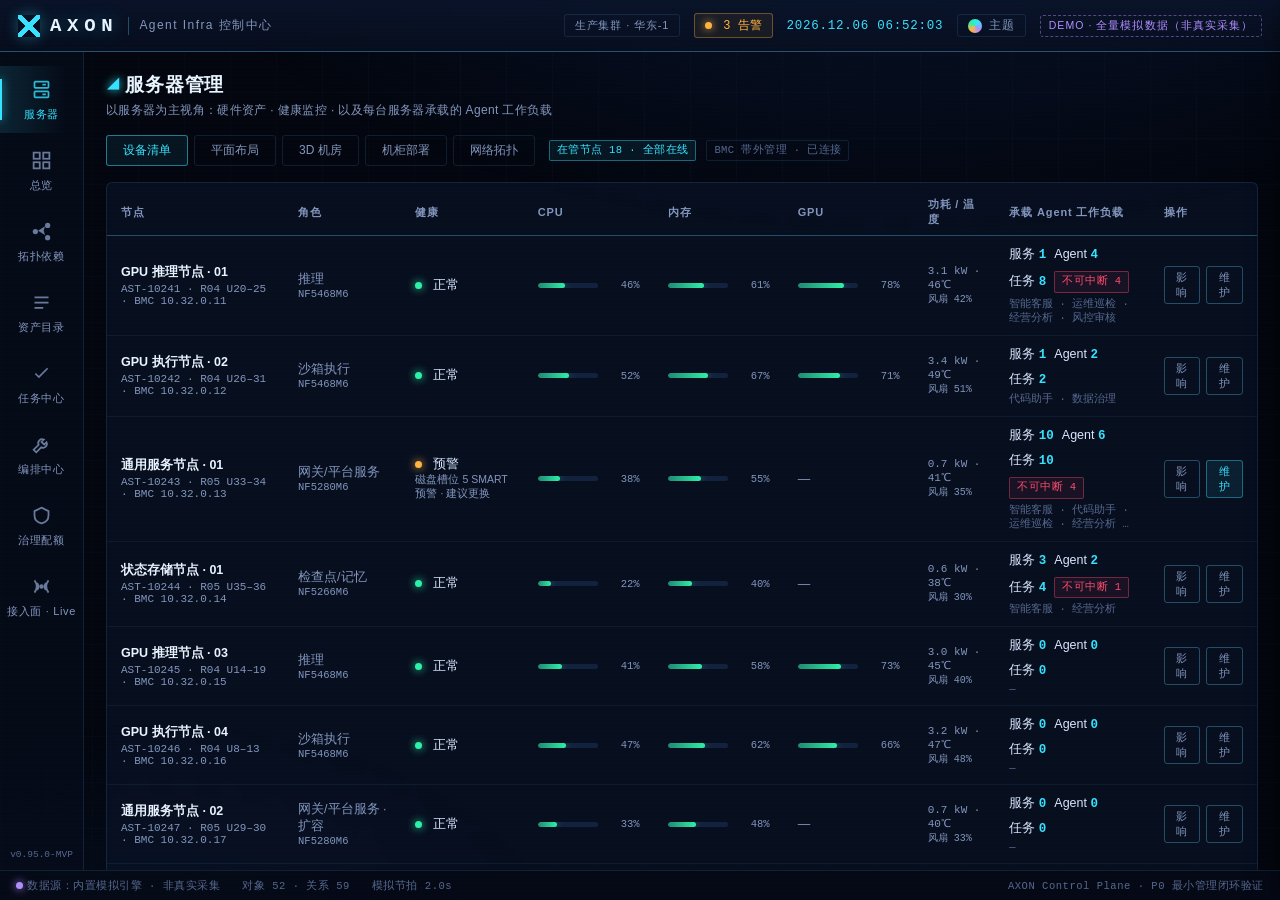
==== commit 02d7a672: "拓扑 3D 视图：three.js 立体跨层图 + 全主题联动（3D/2D 双视图） - assets/topo3d.js：3D 拓扑视图（与 3D 机房同栈）   五层分列卡片墙布局 · 层色描边芯" ====
--- a/index.html
+++ b/index.html
@@ -182,13 +182,18 @@
             <p class="view-sub">任务 → Agent → Infra 服务 → 服务器 的承载与依赖关系</p>
           </div>
           <div class="topo-tools">
+            <div class="subtabs" id="topo-mode-tabs">
+              <button class="subtab active" data-mode="3d">3D 视图</button>
+              <button class="subtab" data-mode="2d">2D 视图</button>
+            </div>
             <button class="btn ghost" id="btn-impact-mode"><i class="dot"></i>影响分析模式</button>
             <button class="btn ghost" id="btn-topo-reset">重置视图</button>
           </div>
         </div>
         <div class="topo-wrap">
           <div class="topo-canvas-wrap">
-            <canvas id="topo-canvas"></canvas>
+            <canvas id="topo-canvas" hidden></canvas>
+            <canvas id="topo3d-canvas"></canvas>
             <div class="topo-legend" id="topo-legend"></div>
             <div class="topo-impact-bar" id="topo-impact-bar" hidden></div>
           </div>
@@ -365,6 +370,7 @@
 <script src="assets/views.js"></script>
 <script src="assets/net.js"></script>
 <script type="module" src="assets/dc3d.js"></script>
+<script type="module" src="assets/topo3d.js"></script>
 <script src="assets/flow.js"></script>
 <script src="assets/livesim.js"></script>
 <script src="assets/live.js"></script>
--- a/assets/style.css
+++ b/assets/style.css
@@ -572,6 +572,8 @@
 }
 #topo-canvas { width: 100%; height: 100%; display: block; cursor: grab; }
 #topo-canvas.grabbing { cursor: grabbing; }
+#topo3d-canvas { width: 100%; height: 100%; display: block; cursor: grab; }
+#topo3d-canvas.dragging { cursor: grabbing; }
 
 .topo-legend {
   position: absolute; left: 12px; bottom: 10px;
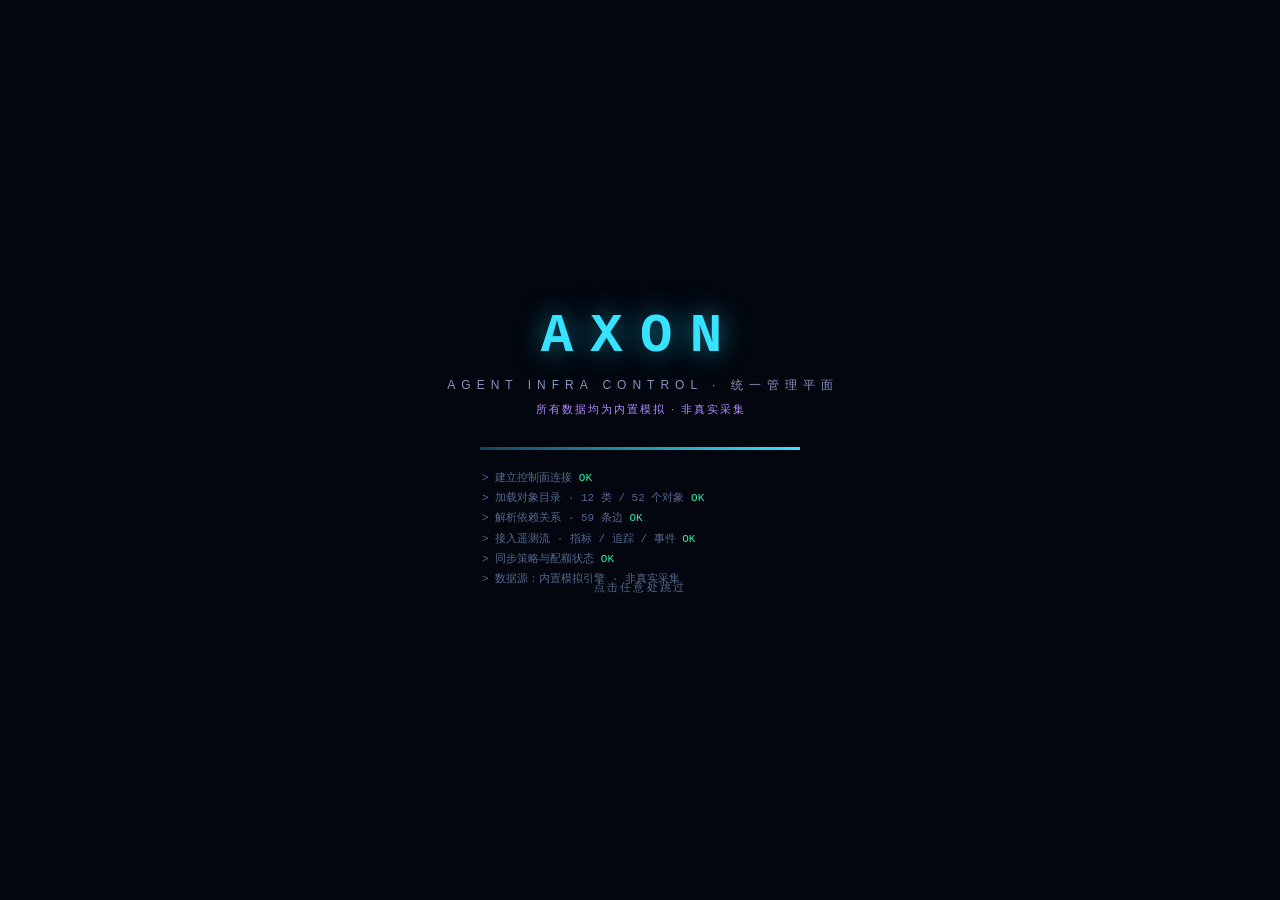
==== commit 4f3f1f9b: "3D 机房全室精修：14 柜统一建模标准 + 四视角/柜门交互 + 按需渲染与屏幕空间标签 - Blender 管线重写：统一喷涂钢板/穿孔门/铰链/铭牌/U 位刻度，26 设备补托盘/拉手/端口，法" ====
--- a/index.html
+++ b/index.html
@@ -101,10 +101,19 @@
           <div class="panel">
             <div class="panel-head">
               <h2>数据中心 3D 视图 · A2 机房</h2>
-              <span id="dc3d-hint" class="panel-note">Blender 建模 · WebGL 渲染 · 拖拽环绕 · 滚轮缩放 · 点击机柜/设备查看详情</span>
+              <span id="dc3d-hint" class="panel-note">拖拽环绕 · 滚轮缩放 · 点击设备查看资产</span>
             </div>
             <div class="dc3d-wrap">
               <canvas id="dc3d-canvas"></canvas>
+              <div class="dc3d-views" role="group" aria-label="机房视角">
+                <button class="btn tiny" data-dc-view="overview" aria-pressed="true">总览</button>
+                <button class="btn tiny" data-dc-view="aisle" aria-pressed="false">通道</button>
+                <button class="btn tiny" data-dc-view="room" aria-pressed="false">全室</button>
+                <button class="btn tiny" data-dc-view="rack" aria-pressed="false">机柜近看</button>
+                <select class="btn tiny" id="dc3d-rack-select" aria-label="近看机柜"></select>
+                <button class="btn tiny" id="dc3d-door" aria-pressed="false">打开 R04 柜门</button>
+              </div>
+              <div id="dc3d-labels" class="dc3d-labels"></div>
               <div class="dc3d-hud" id="dc3d-hud"></div>
               <div class="net-legend" id="dc3d-legend"></div>
             </div>
--- a/assets/style.css
+++ b/assets/style.css
@@ -732,7 +732,7 @@
 
 /* ── 3D 机房 ── */
 .dc3d-wrap {
-  position: relative; height: 540px;
+  position: relative; height: clamp(400px, calc(100dvh - 275px), 620px);
   border: 1px solid var(--line); border-radius: var(--radius); overflow: hidden;
   background:
     radial-gradient(700px 380px at 50% -10%, var(--canvas-amb), transparent 70%),
@@ -751,6 +751,22 @@
 .dc3d-hud .h-title { font-size: 13.5px; font-weight: 600; color: var(--text-bright); }
 .dc3d-hud .h-kv { font-family: var(--mono); font-size: 11px; }
 .dc3d-hud .btn { margin-top: 8px; }
+.dc3d-views { position: absolute; top: 12px; left: 12px; display: flex; flex-wrap: wrap; gap: 6px; z-index: 3; max-width: calc(100% - 370px); }
+.dc3d-views .btn { min-height: 30px; background: var(--pop-bg); }
+.dc3d-views .btn[aria-pressed="true"] { border-color: var(--cyan); color: var(--text-bright); box-shadow: inset 0 -2px var(--cyan); }
+.dc3d-labels { position: absolute; inset: 0; pointer-events: none; overflow: hidden; }
+.dc3d-label { position: absolute; transform: translate(-50%, -50%); padding: 2px 5px; font: 11px var(--mono); color: #edf1f3; background: #283038e6; border: 1px solid #68737c; border-radius: 2px; white-space: nowrap; }
+.dc3d-label[data-managed="false"] { color: #c1c7cb; background: #464e54dd; }
+.dc3d-label { pointer-events: auto; cursor: pointer; }
+.dc3d-label:focus-visible { outline: 2px solid var(--cyan); outline-offset: 3px; }
+.dc3d-label[hidden] { display: none; }
+#dc3d-rack-select { max-width: 124px; color: var(--text-bright); }
+#dc3d-rack-select option { background: var(--panel); color: var(--text-bright); }
+@media (max-width: 800px) {
+  .dc3d-wrap { height: 580px; }
+  .dc3d-views { max-width: calc(100% - 24px); }
+  .dc3d-hud { top: auto; bottom: 46px; right: 10px; left: 10px; min-width: 0; max-width: none; font-size: 11px; }
+}
 
 /* ── 网络拓扑 ── */
 .net-canvas-wrap {
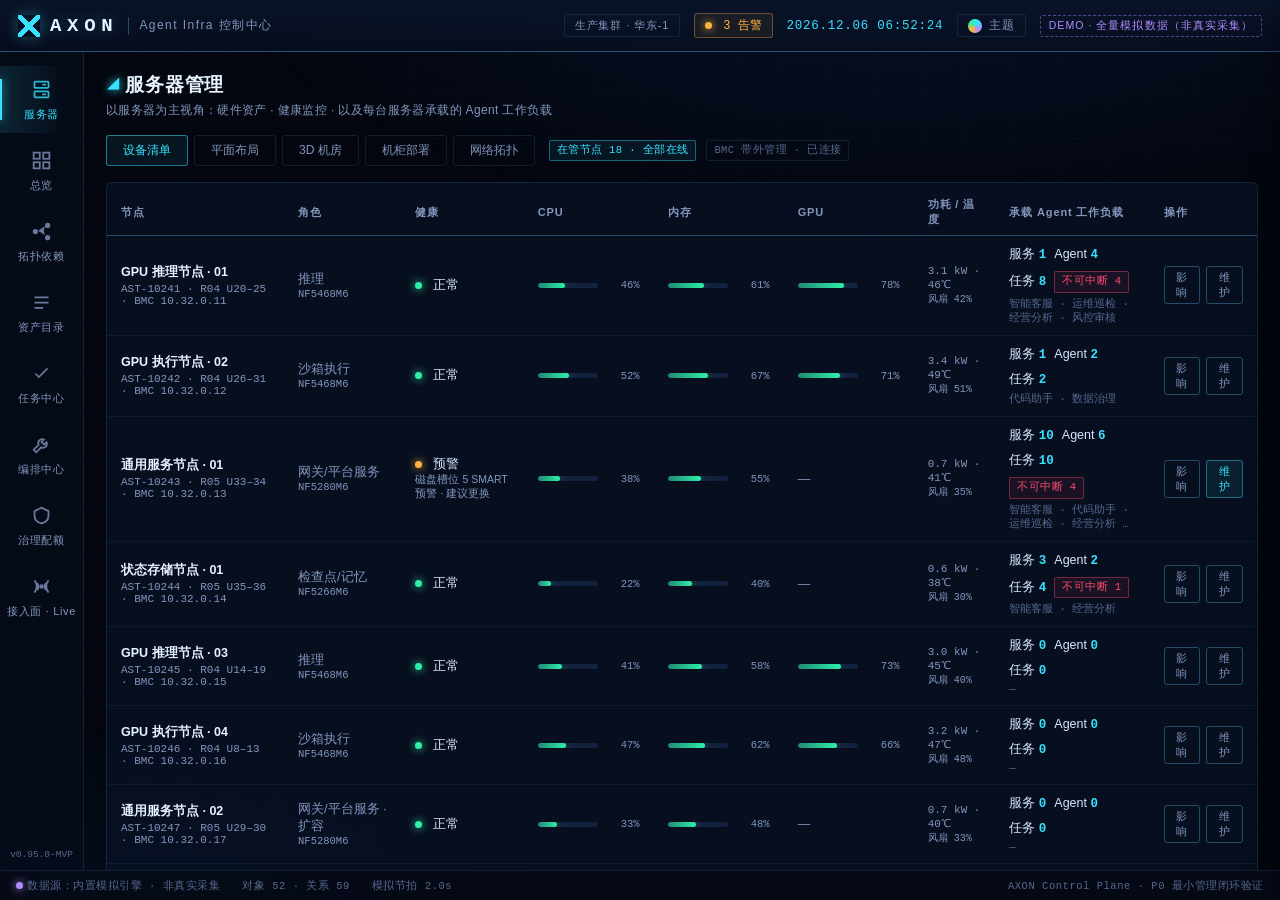
==== commit 3682e9ac: "拓扑视图重构：3D 正交实例化渲染 + 统一双视图状态 + 可达闭包分析 - 3D 从透视芯片墙改为正交视图：InstancedMesh 节点/箭头/流、按样式合批连线、屏幕空间 DOM 标签（完整 " ====
--- a/index.html
+++ b/index.html
@@ -199,15 +199,27 @@
             <button class="btn ghost" id="btn-topo-reset">重置视图</button>
           </div>
         </div>
+        <div class="topo-workbench">
+          <div class="topo-search"><input id="topo-search" type="search" aria-label="搜索拓扑对象" placeholder="搜索名称、ID 或资产编号" autocomplete="off" aria-controls="topo-search-results"><div id="topo-search-results" hidden></div></div>
+          <button class="btn tiny" id="topo-overview">全图</button>
+          <button class="btn tiny" id="topo-dependencies" disabled>完整依赖</button>
+          <button class="btn tiny" id="topo-agent-sample">Agent 链路样板</button>
+          <button class="btn tiny" id="topo-impact-sample">服务器故障样板</button>
+          <label><input type="checkbox" id="topo-inferred" checked> 包含推断关系</label>
+          <label><input type="checkbox" id="topo-motion"> 方向演示</label>
+        </div>
         <div class="topo-wrap">
           <div class="topo-canvas-wrap">
             <canvas id="topo-canvas" hidden></canvas>
             <canvas id="topo3d-canvas"></canvas>
+            <div id="topo-labels" class="topo-labels"></div>
+            <div id="topo-scope" class="topo-scope" aria-live="polite"></div>
+            <div id="topo-label-hint" class="topo-label-hint"></div>
             <div class="topo-legend" id="topo-legend"></div>
             <div class="topo-impact-bar" id="topo-impact-bar" hidden></div>
           </div>
-          <aside class="topo-side" id="topo-side">
-            <div class="side-empty">点击图中节点查看对象详情<br><span>支持服务器 / Infra 服务 / 模型端点 / 工具 / Agent / 任务</span></div>
+          <aside class="topo-side" id="topo-inspector" hidden><button class="btn tiny topo-close" id="topo-close" aria-label="关闭拓扑详情">✕</button><div id="topo-analysis"></div><div id="topo-side">
+            <div class="side-empty">点击图中节点查看对象详情<br><span>支持服务器 / Infra 服务 / 模型端点 / 工具 / Agent / 任务</span></div></div>
           </aside>
         </div>
       </section>
@@ -375,10 +387,11 @@
 <script src="assets/data.js"></script>
 <script src="assets/core.js"></script>
 <script src="assets/themes.js"></script>
-<script src="assets/graph.js"></script>
+<script type="module" src="assets/graph.js"></script>
 <script src="assets/views.js"></script>
 <script src="assets/net.js"></script>
 <script type="module" src="assets/dc3d.js"></script>
+<script type="module" src="assets/topology-ui.js"></script>
 <script type="module" src="assets/topo3d.js"></script>
 <script src="assets/flow.js"></script>
 <script src="assets/livesim.js"></script>
--- a/assets/style.css
+++ b/assets/style.css
@@ -558,7 +558,48 @@
 }
 
 /* ══ 拓扑 ════════════════════════════════════════════════ */
-.topo-wrap { display: grid; grid-template-columns: 1fr 300px; gap: 12px; height: calc(100% - 66px); }
+.topo-wrap { display: grid; grid-template-columns: minmax(0,1fr); gap: 12px; height: calc(100% - 112px); min-height: 380px; }
+.topo-wrap.has-selection { grid-template-columns: minmax(0,1fr) 300px; }
+.topo-workbench { display:flex; align-items:center; gap:8px; margin-bottom:12px; flex-wrap:wrap; }
+.topo-workbench label { display:flex; align-items:center; gap:4px; color:var(--text-dim); font-size:11px; cursor:pointer; }
+.topo-search { position:relative; flex:1; min-width:190px; max-width:290px; z-index:25; }
+.topo-search input { width:100%; padding:7px 10px; border:1px solid var(--line-strong); border-radius:4px; background:var(--input-bg); color:var(--text); font:12px var(--sans); }
+#topo-search-results { position:absolute; top:35px; left:0; width:340px; max-height:300px; overflow:auto; padding:5px; background:var(--panel-solid); border:1px solid var(--line-strong); box-shadow:0 12px 32px #0005; }
+#topo-search-results button { display:block; width:100%; text-align:left; padding:8px; border:0; background:transparent; color:var(--text); cursor:pointer; }
+#topo-search-results button:hover,#topo-search-results button:focus-visible { background:var(--bg2); }
+#topo-search-results small { display:block; color:var(--text-dim); margin-top:3px; }
+.topo-labels { position:absolute; inset:0; pointer-events:none; overflow:hidden; }
+.topo-node-label { position:absolute; top:0; left:0; height:32px; padding:1px 7px; border:1px solid var(--line-strong); border-left:3px solid var(--node-color); border-radius:3px; background:var(--node-bg); color:var(--text-bright); cursor:pointer; text-align:left; pointer-events:auto; box-shadow:0 2px 5px #0002; }
+.topo-node-label span { display:block; font:500 13px/17px var(--sans); overflow:hidden; text-overflow:ellipsis; white-space:nowrap; }
+.topo-node-label small { display:block; font:10px/12px var(--mono); color:var(--text-dim); overflow:hidden; text-overflow:ellipsis; white-space:nowrap; }
+.topo-node-label:hover,.topo-node-label.selected { border-color:var(--node-color); outline:1px solid var(--node-color); z-index:2; background:var(--panel-solid); }
+.topo-node-label.potential { border-style:dashed; }
+.topo-node-label.impact-root { box-shadow:0 0 0 3px rgba(var(--rgb-crit),.16); }
+.topo-layer-label { position:absolute; top:43px; transform:translateX(-50%); font:11px var(--sans); letter-spacing:.03em; color:var(--text-dim); white-space:nowrap; }
+.topo-scope { position:absolute; top:12px; left:16px; right:16px; color:var(--text); font:12px var(--sans); pointer-events:none; }
+.topo-scope[data-mode=impact] { color:var(--warn); }
+.topo-label-hint { position:absolute; left:16px; bottom:46px; color:var(--text-dim); font-size:10px; pointer-events:none; }
+.topo-close { float:right; position:sticky; top:0; z-index:1; }
+/* Theme notifications must not intercept topology controls beneath them. */
+body:has(#view-topo.active) #toasts,body:has(#view-topo.active) #toasts .toast { pointer-events:none; }
+.analysis-kicker { font:10px var(--mono); color:var(--cyan); padding-top:2px; letter-spacing:.05em; }
+#topo-analysis h3 { font-size:16px; margin:9px 0; font-weight:600; }
+.analysis-note { color:var(--text-dim); font-size:11px; line-height:1.7; margin:8px 0; }
+.analysis-counts { display:grid; grid-template-columns:repeat(4,1fr); gap:6px; border-block:1px solid var(--line); padding:12px 0; }
+.analysis-counts span { font-size:10px; color:var(--text-dim); }
+.analysis-counts b { display:block; font:22px var(--mono); color:var(--text-bright); margin-bottom:4px; }
+.analysis-risk { font-size:11px; line-height:1.8; color:var(--warn); margin:10px 0; }
+.analysis-members summary { cursor:pointer; color:var(--text); font-size:12px; padding:6px 0; }
+.analysis-members { max-height:245px; overflow:auto; }
+.analysis-members button { display:flex; flex-direction:column; gap:3px; width:100%; border:0; border-bottom:1px solid var(--line); text-align:left; padding:7px 3px; background:transparent; color:var(--text); font:12px var(--sans); cursor:pointer; }
+.analysis-members button small { font-size:10px; color:var(--text-dim); }
+.analysis-members button:hover,.analysis-members button[aria-current=true] { background:var(--bg2); color:var(--cyan); }
+.analysis-divider { border-top:1px solid var(--line); margin:15px 0; }
+.topo-path { padding:9px; background:var(--bg1); margin:10px 0; font-size:11px; line-height:1.6; }
+.topo-path h4 { margin-bottom:6px; color:var(--text-dim); font-weight:400; }
+.topo-path button { background:none; color:var(--text); border:0; font-size:11px; cursor:pointer; }
+.path-arrow { display:inline-block; color:var(--warn); padding:0 5px; }
+.topo-workbench :focus-visible,.topo-node-label:focus-visible,.topo-side button:focus-visible { outline:2px solid var(--cyan); outline-offset:3px; }
 .topo-canvas-wrap {
   position: relative;
   border: 1px solid var(--line); border-radius: var(--radius);
@@ -582,6 +623,7 @@
   background: var(--pop-bg); border: 1px solid var(--line);
   border-radius: var(--radius-sm); padding: 6px 12px;
   backdrop-filter: blur(4px);
+  flex-wrap:wrap; gap:8px 14px; right:12px; font-size:10px;
 }
 .topo-legend i { display: inline-block; width: 9px; height: 9px; border-radius: 2px; margin-right: 5px; vertical-align: -1px; }
 .topo-legend .sep { width: 1px; height: 12px; background: var(--line); }
@@ -1121,9 +1163,15 @@
 }
 @media (max-width: 1150px) {
   .topo-wrap { grid-template-columns: 1fr; }
-  .topo-side { max-height: 260px; }
+  .topo-wrap.has-selection { grid-template-columns:minmax(0,1fr) 270px; }
   .quick-grid { grid-template-columns: 1fr; }
   .mt-summary { grid-template-columns: repeat(2, 1fr); }
+}
+@media (max-width: 900px) {
+  #view-topo .topo-wrap { position:relative; grid-template-columns: minmax(0,1fr); height:calc(100% - 150px); }
+  #topo-inspector { position:absolute; right:0; top:0; bottom:0; width:280px; z-index:20; background:var(--panel-solid); }
+  .topo-workbench { gap:6px; }
+  .topo-search { max-width:none; }
 }
 @media (prefers-reduced-motion: reduce) {
   *, *::before, *::after { animation: none !important; transition: none !important; }
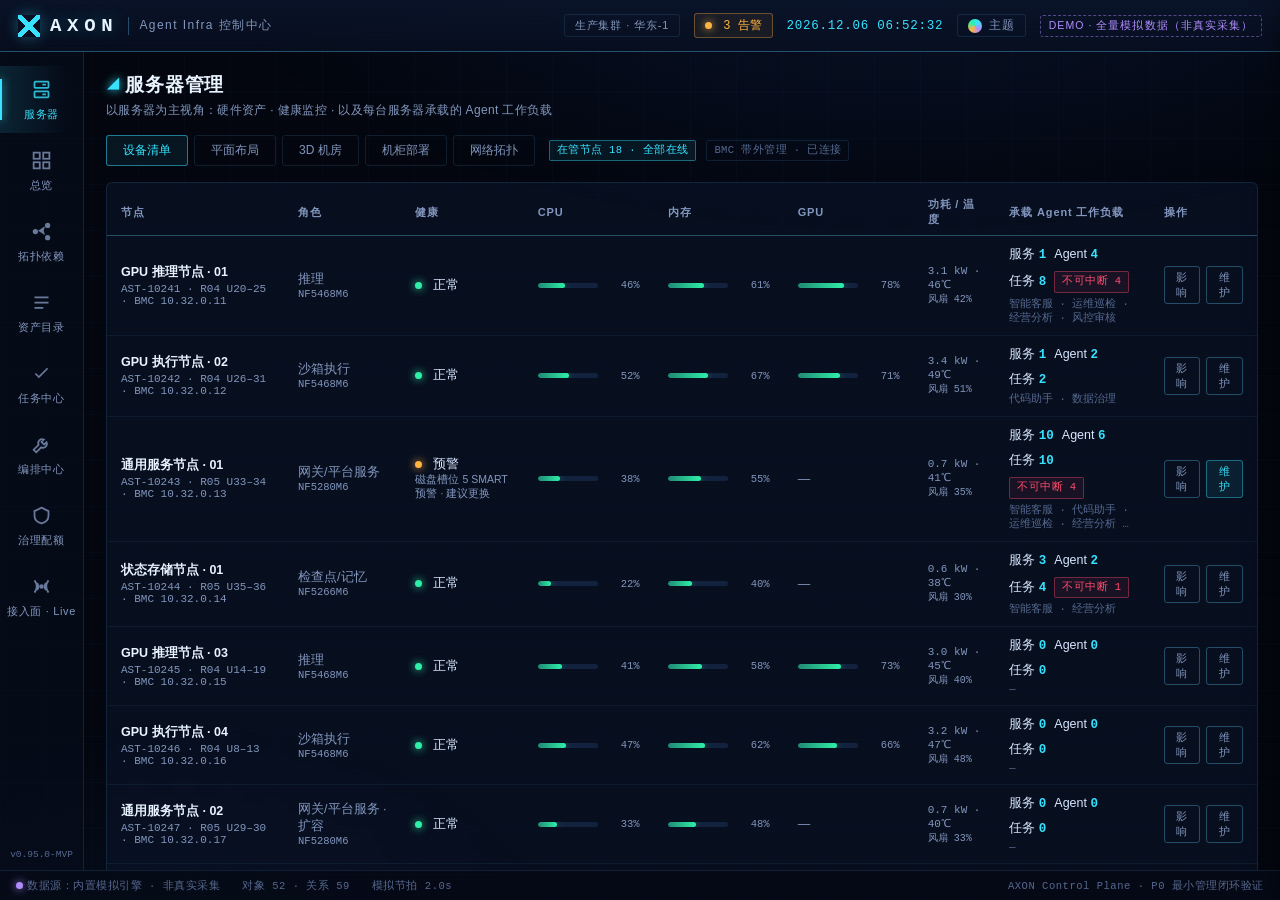
==== commit 8f4fd31b: "机房视图可用性与布局统一：42U 共享几何 + 网络机柜过滤 + 3D 标签实测避让 + 焦点管理 - rack-layout.js：42U 几何单一来源（26px/U 标准、30px/U 详情），设" ====
--- a/index.html
+++ b/index.html
@@ -104,6 +104,7 @@
               <span id="dc3d-hint" class="panel-note">拖拽环绕 · 滚轮缩放 · 点击设备查看资产</span>
             </div>
             <div class="dc3d-wrap">
+              <div class="dc3d-stage">
               <canvas id="dc3d-canvas"></canvas>
               <div class="dc3d-views" role="group" aria-label="机房视角">
                 <button class="btn tiny" data-dc-view="overview" aria-pressed="true">总览</button>
@@ -114,8 +115,9 @@
                 <button class="btn tiny" id="dc3d-door" aria-pressed="false">打开 R04 柜门</button>
               </div>
               <div id="dc3d-labels" class="dc3d-labels"></div>
+              <div class="net-legend" id="dc3d-legend"></div>
+              </div>
               <div class="dc3d-hud" id="dc3d-hud"></div>
-              <div class="net-legend" id="dc3d-legend"></div>
             </div>
           </div>
         </div>
@@ -362,17 +364,17 @@
 
 <!-- ── 抽屉 / 提示 / 模态 ─────────────────────────────────── -->
 <div id="drawer-mask" hidden></div>
-<aside id="drawer" aria-hidden="true">
+<aside id="drawer" role="dialog" aria-modal="true" aria-labelledby="drawer-title" aria-hidden="true" inert>
   <div class="drawer-head">
     <h3 id="drawer-title">详情</h3>
-    <button class="drawer-close" id="drawer-close">✕</button>
+    <button class="drawer-close" id="drawer-close" aria-label="关闭详情">✕</button>
   </div>
   <div class="drawer-body" id="drawer-body"></div>
 </aside>
 
 <div id="toasts"></div>
 <div id="modal-wrap" hidden>
-  <div class="modal" id="modal"></div>
+  <div class="modal" id="modal" role="dialog" aria-modal="true" aria-label="操作确认"></div>
 </div>
 <div id="theme-pop" hidden></div>
 
@@ -388,7 +390,9 @@
 <script src="assets/core.js"></script>
 <script src="assets/themes.js"></script>
 <script type="module" src="assets/graph.js"></script>
+<script src="assets/rack-layout.js"></script>
 <script src="assets/views.js"></script>
+<script src="assets/net-layout.js"></script>
 <script src="assets/net.js"></script>
 <script type="module" src="assets/dc3d.js"></script>
 <script type="module" src="assets/topology-ui.js"></script>
--- a/assets/style.css
+++ b/assets/style.css
@@ -183,6 +183,7 @@
   height: 100vh;
   display: grid;
   grid-template-rows: var(--topbar-h) 1fr var(--status-h);
+  grid-template-columns: minmax(0, 1fr);
   opacity: 0; transition: opacity .6s ease;
 }
 #app.ready { opacity: 1; }
@@ -236,7 +237,7 @@
 }
 
 /* ── 侧栏 ── */
-#shell { display: grid; grid-template-columns: var(--rail-w) 1fr; min-height: 0; }
+#shell { display: grid; grid-template-columns: var(--rail-w) minmax(0, 1fr); min-height: 0; min-width: 0; }
 #rail {
   display: flex; flex-direction: column; align-items: stretch;
   padding: 14px 0 10px; gap: 4px;
@@ -287,7 +288,7 @@
 }
 
 /* ── 主舞台 ── */
-#stage { position: relative; overflow: hidden; }
+#stage { position: relative; overflow: hidden; min-width: 0; }
 .view {
   position: absolute; inset: 0;
   padding: 20px 22px;
@@ -684,7 +685,8 @@
 .dep-chip:hover { color: var(--cyan); border-color: var(--line-strong); }
 
 /* ══ 服务器管理 ══════════════════════════════════════════ */
-.srv-toolbar { display: flex; gap: 10px; align-items: center; }
+.srv-toolbar { display: flex; gap: 10px; align-items: center; flex-wrap: wrap; }
+.srv-toolbar .subtabs { flex-wrap: wrap; }
 .srv-toolbar .subtabs { margin-right: 4px; }
 .w-meter { width: 130px; }
 
@@ -694,15 +696,30 @@
   letter-spacing: .08em; margin-bottom: 4px;
 }
 .dc-breadcrumb b { color: var(--cyan); font-weight: 600; }
-.rack-grid { display: flex; gap: 34px; justify-content: center; padding: 16px 8px 4px; flex-wrap: wrap; }
-.rack { width: 196px; }
-.rack-head { text-align: center; margin-bottom: 8px; }
-.rack-head .rh-name { font-size: 12.5px; font-weight: 600; color: var(--text-bright); letter-spacing: .04em; }
-.rack-head .rh-sub { font-family: var(--mono); font-size: 9.5px; color: var(--text-faint); margin-top: 3px; }
-.rack-head .rh-note { font-size: 10px; color: var(--text-dim); margin-top: 2px; }
+.rack-panel, .floor-panel { container-type: inline-size; }
+.rack-grid { display: flex; gap: 32px 22px; justify-content: center; padding: 20px 0 4px; flex-wrap: wrap; }
+.rack { width: 320px; max-width: 100%; min-width: 0; scroll-margin-top: 16px; }
+.rack-head { text-align: left; margin-bottom: 12px; padding: 0 18px; }
+.rack-head .rh-name { font-size: 16px; line-height: 24px; font-weight: 600; color: var(--text-bright); letter-spacing: .04em; }
+.rack-head .rh-sub { font-family: var(--mono); font-size: 12px; line-height: 18px; color: var(--text-dim); margin-top: 4px; }
+.rack-head .rh-note { font-size: 13px; line-height: 20px; color: var(--text-dim); margin-top: 2px; }
+.rack-health { font-size: 11px; line-height: 18px; font-weight: 400; color: var(--ok); margin-left: 8px; }
+.rack-health.warn, .rd-warning { color: var(--warn); }
+.rack-controls { display: flex; flex-wrap: wrap; gap: 12px 20px; align-items: center; margin: 16px 0; font-size: 12px; }
+.rack-picker { display: flex; gap: 8px; align-items: center; max-width: 100%; min-width: 0; }
+.rack-picker .input { min-width: 0; width: 290px; max-width: 100%; font-size: 13px; }
+.rack-single-toggle { display: flex; gap: 6px; align-items: center; }
+.rack-mobile-note { display: none; color: var(--text-dim); }
+.rack-grid.single .rack[data-current="false"] { display: none; }
+.rack[data-current="true"] .rh-name { color: var(--cyan); }
+@container (max-width: 710px) {
+  .rack-grid .rack[data-current="false"] { display: none; }
+  .rack-single-toggle { display: none; }
+  .rack-mobile-note { display: inline; }
+}
 .rack-frame { display: flex; gap: 5px; }
 .rack-pdu {
-  width: 13px; border-radius: 2px; position: relative;
+  width: 13px; flex-shrink: 0; border-radius: 2px; position: relative;
   border: 1px solid rgba(var(--rgb-warn), .4);
   background: repeating-linear-gradient(180deg, rgba(var(--rgb-warn), .22) 0 9px, rgba(var(--rgb-warn), .04) 9px 23px);
 }
@@ -712,41 +729,47 @@
   white-space: nowrap; letter-spacing: .2em;
 }
 .rack-body {
-  position: relative; width: 152px; height: 462px; flex-shrink: 0;
+  position: relative; flex: 1; min-width: 0; height: calc(var(--rack-height) + 2px);
   border: 1px solid var(--line-strong); border-radius: var(--radius-sm);
   background-color: var(--rack-bg);
-  background-image: repeating-linear-gradient(180deg, transparent 0 10px, rgba(var(--rgb-edge), .08) 10px 11px);
+  background-image: repeating-linear-gradient(0deg, transparent 0 calc(var(--rack-pitch) - 1px), rgba(var(--rgb-edge), .12) calc(var(--rack-pitch) - 1px) var(--rack-pitch));
+  background-origin: padding-box;
 }
 .rack-u-mark {
-  position: absolute; right: 3px; font-family: var(--mono); font-size: 8px;
-  color: var(--text-faint); opacity: .7; pointer-events: none;
+  position: absolute; right: 4px; width: 22px; text-align: right; font-family: var(--mono); font-size: 11px; line-height: 18px;
+  color: var(--text-dim); pointer-events: none;
 }
 .rack-dev {
-  position: absolute; left: 6px; right: 14px; z-index: 1;
+  position: absolute; left: 6px; right: 32px; z-index: 1;
   border: 1px solid; border-radius: var(--radius-sm); cursor: pointer;
   display: flex; flex-direction: column; justify-content: center;
-  padding: 0 7px; overflow: hidden; background: var(--node-bg);
+  padding: 0 8px; overflow: hidden; background: var(--node-bg); text-align: left; font-family: inherit; min-width: 0;
   transition: box-shadow .15s, transform .15s;
 }
 .rack-dev:hover { box-shadow: 0 0 16px rgba(var(--rgb-accent), .35); z-index: 3; }
-.rack-dev .rd-name { font-size: 10.5px; color: var(--text-bright); white-space: nowrap; }
-.rack-dev .rd-sub { font-family: var(--mono); font-size: 8.5px; color: var(--text-faint); margin-top: 1px; white-space: nowrap; }
+.rack-dev:focus-visible { z-index: 4; outline: 2px solid var(--cyan); outline-offset: 1px; }
+.rack-dev .rd-name { display: flex; align-items: center; gap: 5px; width: 100%; min-width: 0; flex-shrink: 0; font-size: 14px; line-height: 20px; color: var(--text-bright); white-space: nowrap; }
+.rack-dev .rd-text { overflow: hidden; text-overflow: ellipsis; min-width: 0; }
+.rack-dev .rd-sub { display: block; width: 100%; flex-shrink: 0; font-family: var(--mono); font-size: 12px; line-height: 18px; color: var(--text-dim); margin-top: 2px; white-space: nowrap; overflow: hidden; text-overflow: ellipsis; }
+.rd-warning { font-size: 11px; flex-shrink: 0; }
 .rack-dev.server { border-color: rgba(var(--rgb-l-server), .6); }
 .rack-dev.server::before { content: ""; position: absolute; left: 0; top: 0; bottom: 0; width: 2px; background: var(--l-server); }
 .rack-dev.net { border-color: rgba(var(--rgb-l-catalog), .6); }
 .rack-dev.net::before { content: ""; position: absolute; left: 0; top: 0; bottom: 0; width: 2px; background: var(--l-catalog); }
 .rack-dev.bmc { border-color: rgba(var(--rgb-violet), .6); }
 .rack-dev.bmc::before { content: ""; position: absolute; left: 0; top: 0; bottom: 0; width: 2px; background: var(--violet); }
-.rack-dev .rd-led { margin-right: 4px; }
+.rack-dev .rd-led { margin: 0; flex-shrink: 0; width: 6px; height: 6px; }
 .rack-note {
   text-align: center; font-size: 11px; color: var(--text-faint); margin-top: 14px; line-height: 1.8;
 }
 .rack-note i { display: inline-block; width: 9px; height: 9px; border-radius: 2px; margin: 0 4px 0 12px; vertical-align: -1px; }
 
 /* ── 平面布局 ── */
-.fp-layout { display: grid; grid-template-columns: 1fr 250px; gap: 18px; align-items: start; }
-@media (max-width: 1250px) { .fp-layout { grid-template-columns: 1fr; } }
-.fp-svg { width: 100%; height: auto; display: block; }
+.fp-layout { display: grid; grid-template-columns: minmax(0, 1fr); gap: 24px; align-items: start; }
+@container (min-width: 1500px) { .fp-layout { grid-template-columns: minmax(0, 1fr) 320px; } }
+.fp-map-scroll { min-width: 0; max-width: 100%; overflow-x: auto; border: 1px solid var(--line); border-radius: var(--radius-sm); }
+.fp-map-scroll:focus-visible { outline: 2px solid var(--cyan); outline-offset: 2px; }
+.fp-svg { width: 100%; min-width: 1100px; height: auto; display: block; }
 .fp-room { fill: var(--fp-room); stroke: rgba(var(--rgb-edge), .35); stroke-width: 1.5; }
 .fp-crac rect { fill: rgba(var(--rgb-accent), .07); stroke: rgba(var(--rgb-accent), .4); }
 .fp-crac text { fill: rgba(var(--rgb-accent), .6); font: 10px Consolas, monospace; text-anchor: middle; }
@@ -757,16 +780,19 @@
 .fp-hot { fill: rgba(var(--rgb-l-catalog), .4); font: 10px "Segoe UI","Microsoft YaHei"; text-anchor: middle; letter-spacing: .25em; }
 .fp-rowlabel { fill: rgba(var(--rgb-text-dim), .8); font: 12px Consolas, monospace; }
 .fp-rack { cursor: pointer; }
+.fp-rack.unmanaged { cursor: default; }
+.fp-rack:focus-visible { outline: none; }
+.fp-rack:focus-visible .fp-rack-rect { stroke: var(--cyan); stroke-width: 4; }
 .fp-rack-rect { fill: var(--fp-rack-fill); stroke: rgba(var(--rgb-text-dim), .4); stroke-width: 1; transition: all .15s; }
 .fp-rack.managed .fp-rack-rect { fill: rgba(var(--rgb-accent), .18); stroke: rgba(var(--rgb-accent), .55); }
 .fp-rack:hover .fp-rack-rect { stroke: var(--cyan-soft); stroke-width: 2; }
 .fp-rack.sel .fp-rack-rect { stroke: var(--text-bright); stroke-width: 2.2; filter: drop-shadow(0 0 6px rgba(var(--rgb-accent), .6)); }
 .fp-rack-name { fill: var(--text-bright); font: 700 17px Consolas, monospace; }
-.fp-rack-unit { fill: rgba(var(--rgb-accent), .85); font: 11px Consolas, monospace; }
-.fp-rack-note { fill: rgba(var(--rgb-text-dim), .95); font: 13.5px "Segoe UI","Microsoft YaHei"; }
+.fp-rack-unit { fill: var(--text-dim); font: 16px Consolas, monospace; }
+.fp-rack-note { fill: var(--text-dim); font: 16px "Segoe UI","Microsoft YaHei"; }
 .fp-rack.unmanaged .fp-rack-name,
 .fp-rack.unmanaged .fp-rack-sub { fill: rgba(var(--rgb-text-dim), .55); }
-.fp-rack-sub { fill: rgba(var(--rgb-text-dim), .85); font: 12.5px "Segoe UI","Microsoft YaHei"; }
+.fp-rack-sub { fill: var(--text-dim); font: 16px "Segoe UI","Microsoft YaHei"; }
 .fp-led.ok { fill: var(--ok); }
 .fp-led.warn { fill: var(--warn); animation: ledBlink 1.6s infinite; }
 .fp-front { stroke: rgba(var(--rgb-ok), .7); stroke-width: 3; }
@@ -781,6 +807,7 @@
     linear-gradient(180deg, var(--dc-1) 0%, var(--dc-2) 100%);
 }
 #dc3d-canvas { width: 100%; height: 100%; display: block; cursor: grab; }
+.dc3d-stage { position: relative; height: 100%; min-width: 0; }
 #dc3d-canvas.dragging { cursor: grabbing; }
 .dc3d-hud {
   position: absolute; top: 10px; right: 12px; z-index: 2;
@@ -793,11 +820,17 @@
 .dc3d-hud .h-title { font-size: 13.5px; font-weight: 600; color: var(--text-bright); }
 .dc3d-hud .h-kv { font-family: var(--mono); font-size: 11px; }
 .dc3d-hud .btn { margin-top: 8px; }
+.dc3d-hud { max-height: calc(100% - 56px); overflow-y: auto; }
+.dc3d-dev-list { display: grid; gap: 6px; max-height: 35vh; overflow-y: auto; padding: 3px; }
+.dc3d-dev { width: 100%; min-height: 54px; border: 1px solid var(--line); border-radius: var(--radius-sm); background: var(--node-bg); color: var(--text); padding: 7px 9px; text-align: left; cursor: pointer; }
+.dc3d-dev-name { display: block; font-size: 13px; line-height: 20px; overflow-wrap: anywhere; }
+.dc3d-dev-meta { display: block; font-size: 12px; line-height: 18px; color: var(--text-dim); overflow-wrap: anywhere; }
+.dc3d-label[aria-pressed="true"] { border-color: var(--cyan); box-shadow: inset 0 0 0 1px var(--cyan); }
 .dc3d-views { position: absolute; top: 12px; left: 12px; display: flex; flex-wrap: wrap; gap: 6px; z-index: 3; max-width: calc(100% - 370px); }
 .dc3d-views .btn { min-height: 30px; background: var(--pop-bg); }
 .dc3d-views .btn[aria-pressed="true"] { border-color: var(--cyan); color: var(--text-bright); box-shadow: inset 0 -2px var(--cyan); }
 .dc3d-labels { position: absolute; inset: 0; pointer-events: none; overflow: hidden; }
-.dc3d-label { position: absolute; transform: translate(-50%, -50%); padding: 2px 5px; font: 11px var(--mono); color: #edf1f3; background: #283038e6; border: 1px solid #68737c; border-radius: 2px; white-space: nowrap; }
+.dc3d-label { position: absolute; transform: translate(-50%, -50%); padding: 3px 7px; font: 12px/18px var(--mono); color: #edf1f3; background: #283038e6; border: 1px solid #68737c; border-radius: 2px; white-space: nowrap; }
 .dc3d-label[data-managed="false"] { color: #c1c7cb; background: #464e54dd; }
 .dc3d-label { pointer-events: auto; cursor: pointer; }
 .dc3d-label:focus-visible { outline: 2px solid var(--cyan); outline-offset: 3px; }
@@ -805,15 +838,17 @@
 #dc3d-rack-select { max-width: 124px; color: var(--text-bright); }
 #dc3d-rack-select option { background: var(--panel); color: var(--text-bright); }
 @media (max-width: 800px) {
-  .dc3d-wrap { height: 580px; }
+  .dc3d-wrap { height: auto; overflow: visible; background: none; border: none; }
+  .dc3d-stage { height: 460px; overflow: hidden; border: 1px solid var(--line); border-radius: var(--radius); }
   .dc3d-views { max-width: calc(100% - 24px); }
-  .dc3d-hud { top: auto; bottom: 46px; right: 10px; left: 10px; min-width: 0; max-width: none; font-size: 11px; }
+  .dc3d-hud { position: static; margin-top: 12px; min-width: 0; max-width: none; max-height: none; overflow: visible; font-size: 12px; }
+  .dc3d-dev-list { max-height: none; overflow: visible; }
 }
 
 /* ── 网络拓扑 ── */
 .net-canvas-wrap {
   position: relative; height: 400px;
-  border: 1px solid var(--line); border-radius: var(--radius); overflow: hidden;
+  border: 1px solid var(--line); border-radius: var(--radius); overflow: auto;
   background:
     radial-gradient(500px 260px at 50% 0%, var(--canvas-amb), transparent 70%),
     linear-gradient(var(--canvas-grid) 1px, transparent 1px),
@@ -830,6 +865,14 @@
   border-radius: var(--radius-sm); padding: 5px 11px; backdrop-filter: blur(4px);
 }
 .net-legend i { display: inline-block; width: 14px; height: 0; border-top: 2px solid; margin-right: 5px; vertical-align: 3px; }
+.net-inventory { margin-top: 12px; }
+#servers-net-wrap .table-panel { overflow-x: auto; }
+.net-inventory-toolbar { display: flex; flex-wrap: wrap; gap: 8px 14px; align-items: center; margin: 12px 0; font-size: 13px; }
+.net-inventory-toolbar select { max-width: 100%; }
+.net-device-list { display: grid; grid-template-columns: repeat(auto-fit, minmax(min(100%, 240px), 1fr)); gap: 8px; }
+.net-device-button { width: 100%; min-height: 64px; padding: 10px 12px; border: 1px solid var(--line); border-radius: var(--radius-sm); background: var(--node-bg); color: var(--text-bright); font-family: inherit; font-size: 14px; line-height: 20px; text-align: left; cursor: pointer; white-space: normal; overflow-wrap: anywhere; }
+.net-device-button:hover, .dc3d-dev:hover { border-color: var(--cyan); }
+.net-device-meta { display: block; font-size: 12px; line-height: 18px; color: var(--text-dim); margin-top: 4px; }
 
 /* ══ 服务器管理 ══════════════════════════════════════════ */
 .meter-cell { display: flex; align-items: center; gap: 8px; }
@@ -1172,6 +1215,23 @@
   #topo-inspector { position:absolute; right:0; top:0; bottom:0; width:280px; z-index:20; background:var(--panel-solid); }
   .topo-workbench { gap:6px; }
   .topo-search { max-width:none; }
+}
+@media (max-width: 700px) {
+  :root { --rail-w: 52px; }
+  #topbar { min-width: 0; padding: 0 10px; gap: 8px; }
+  .brand-sub, .brand-divider, .env-pill, .clock { display: none; }
+  .brand { gap: 5px; flex-shrink: 0; }
+  .brand-name { font-size: 15px; letter-spacing: .15em; }
+  .top-right { gap: 6px; min-width: 0; }
+  .demo-pill { display: none; }
+  .rail-btn { padding-left: 3px; padding-right: 3px; font-size: 10px; }
+  .view { padding: 16px 12px; }
+  .rack-panel, .floor-panel { padding: 10px; }
+  .rack-picker { flex-wrap: wrap; }
+  .rack-picker .input { width: 100%; }
+  #statusbar { overflow: hidden; white-space: nowrap; }
+  [data-theme="macos"] #app #topbar { padding-left: 10px; }
+  [data-theme="macos"] #app #topbar::before { display: none; }
 }
 @media (prefers-reduced-motion: reduce) {
   *, *::before, *::after { animation: none !important; transition: none !important; }
